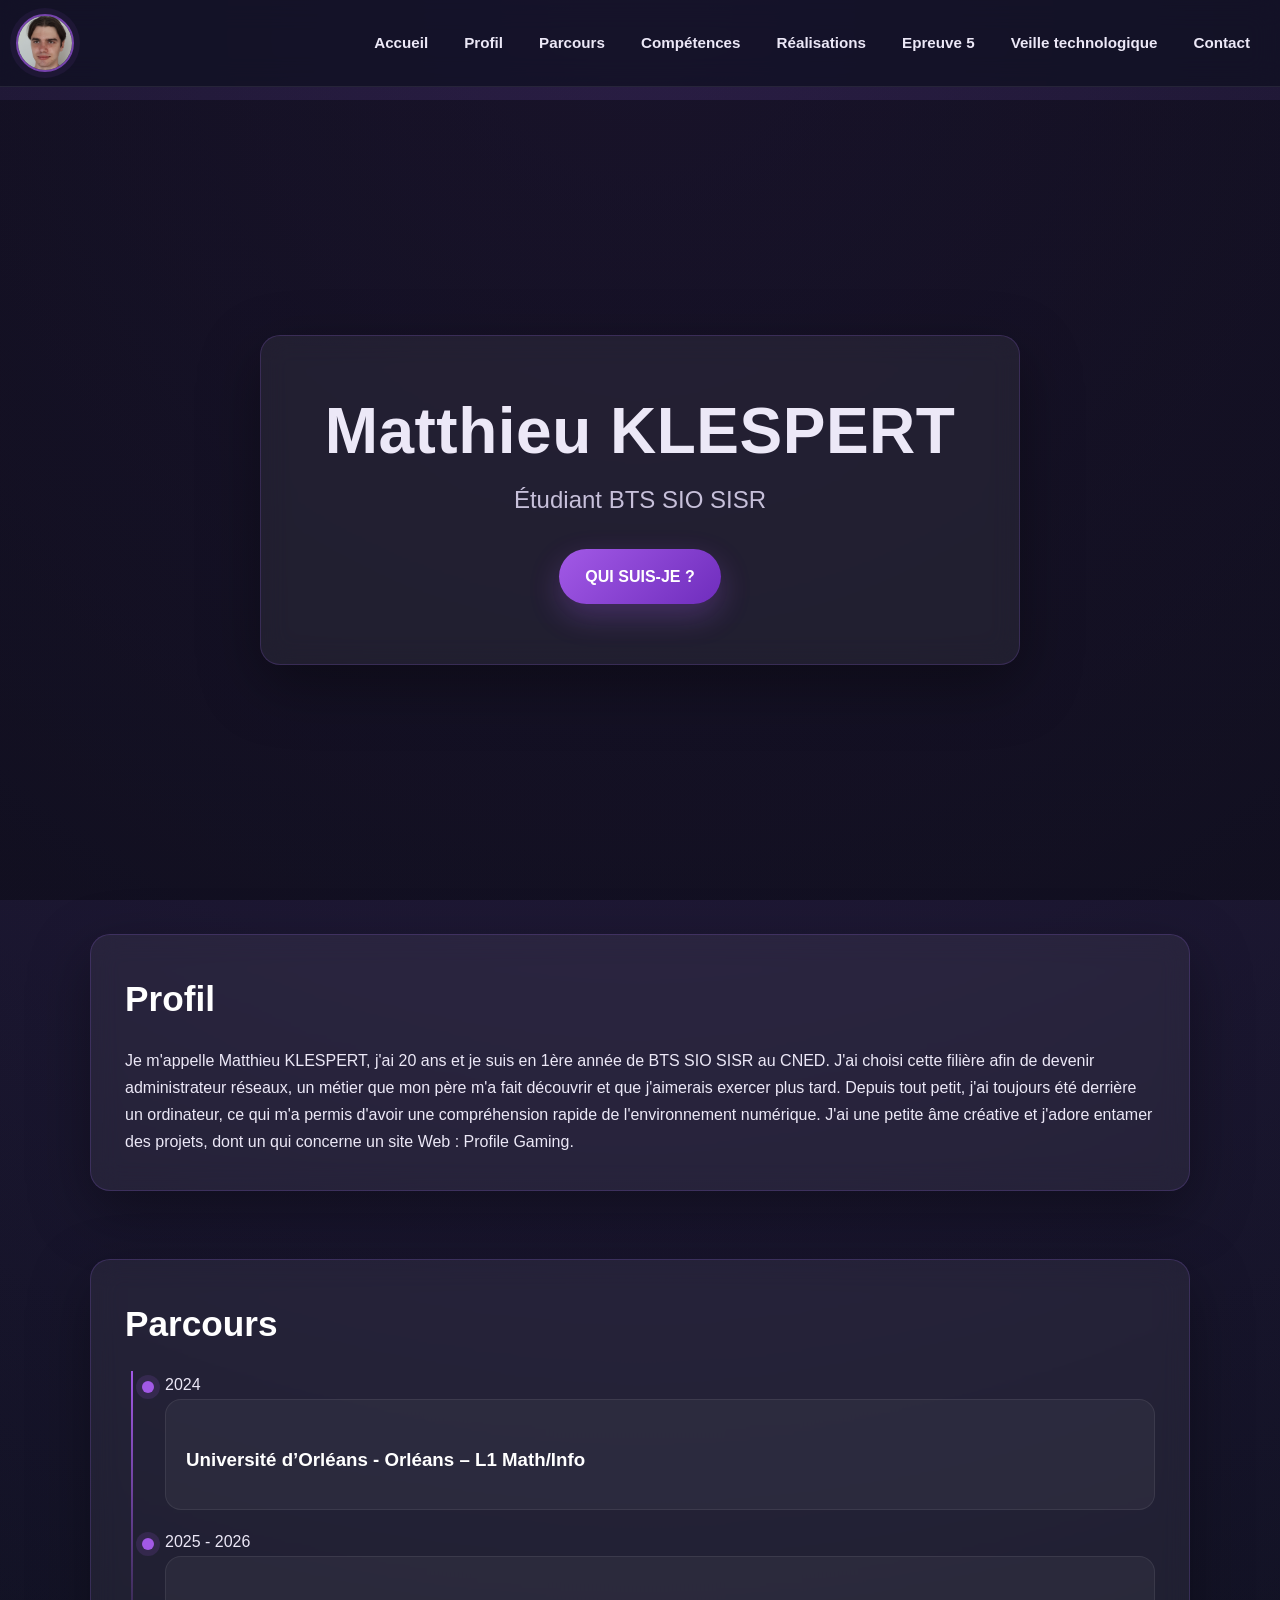
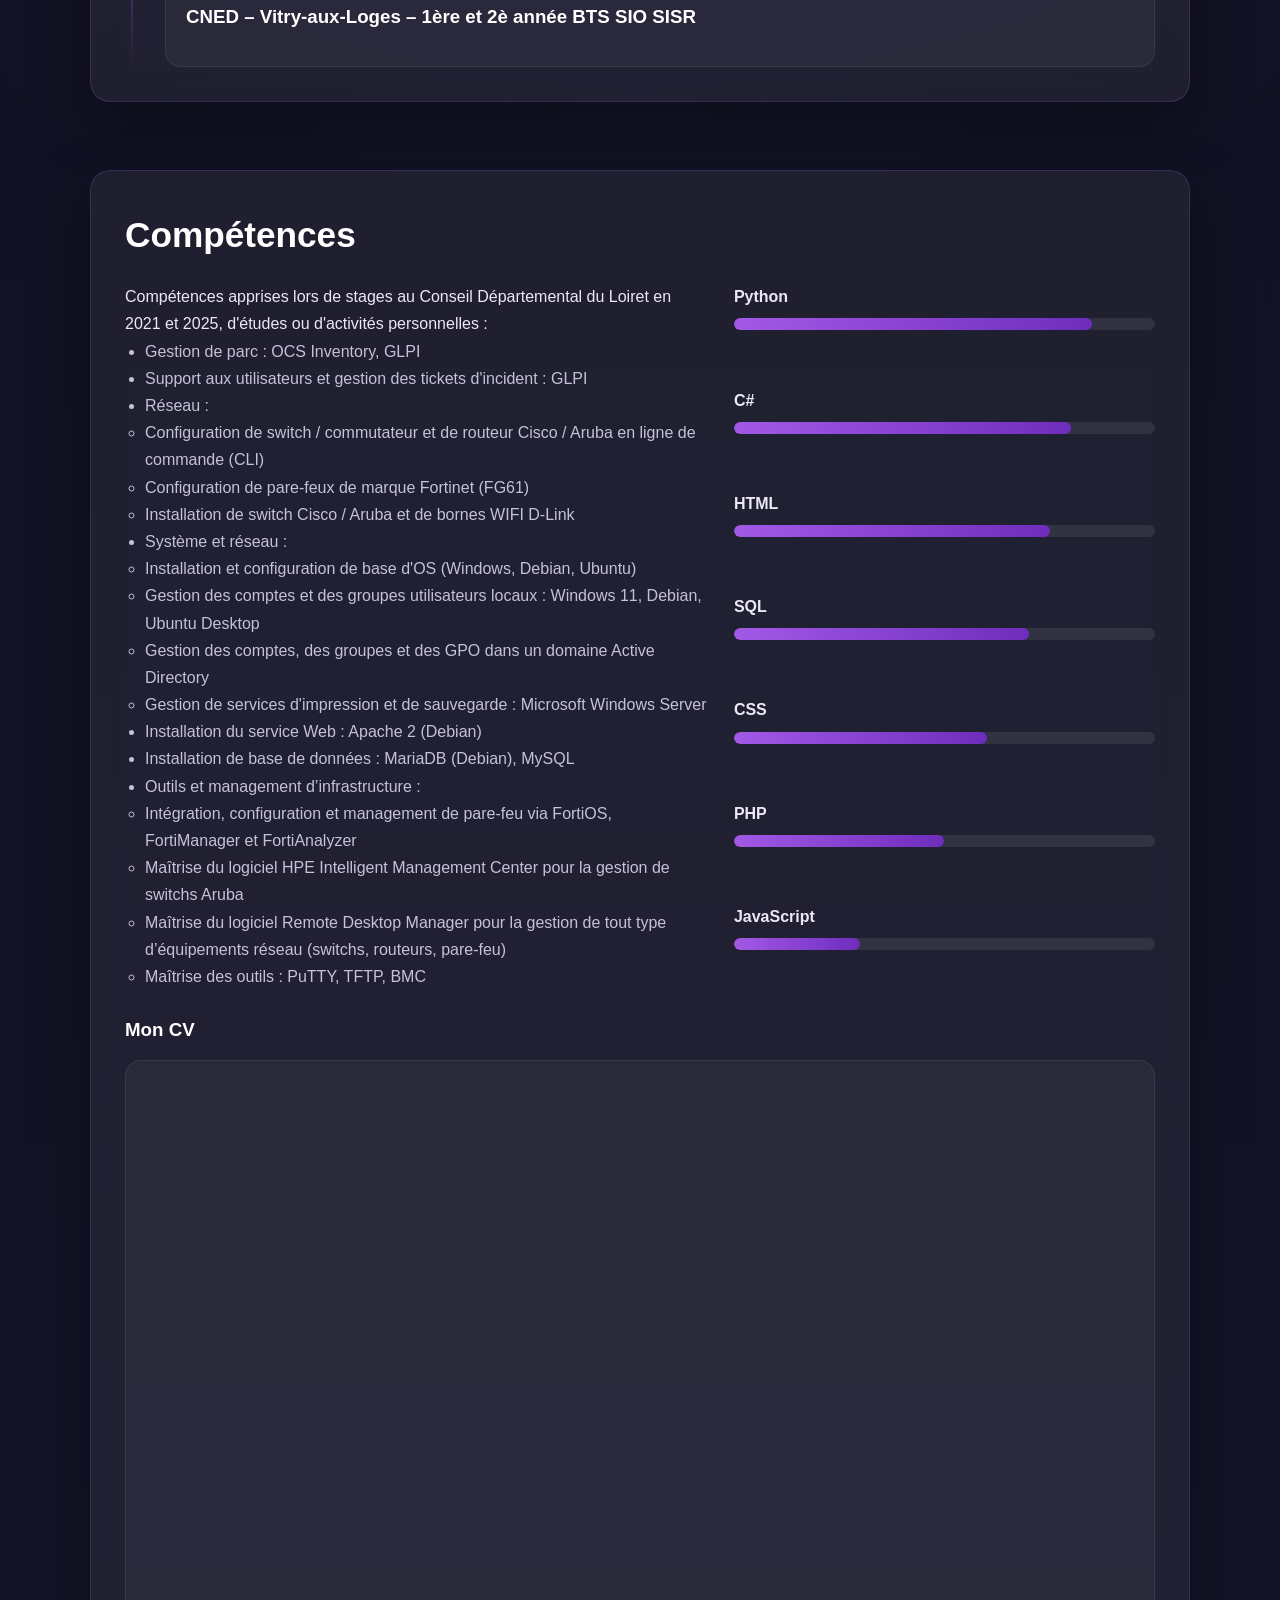
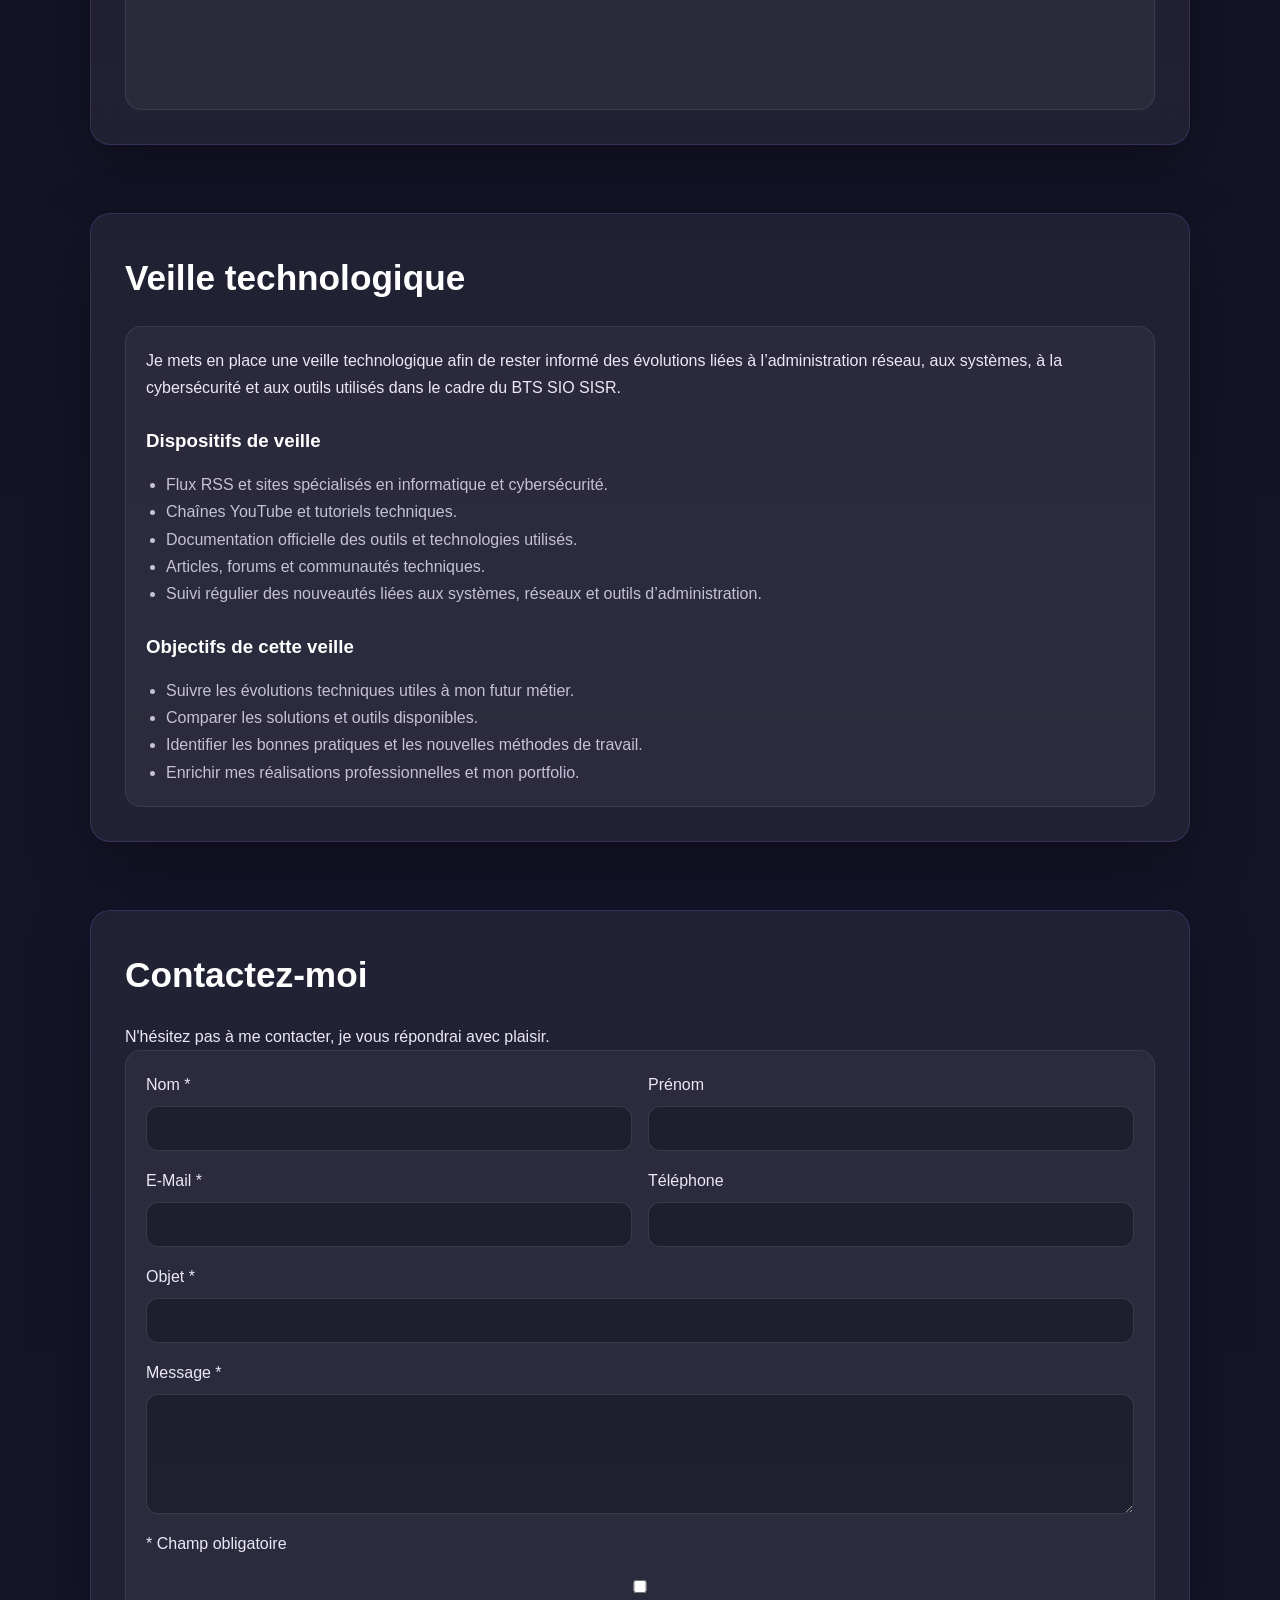
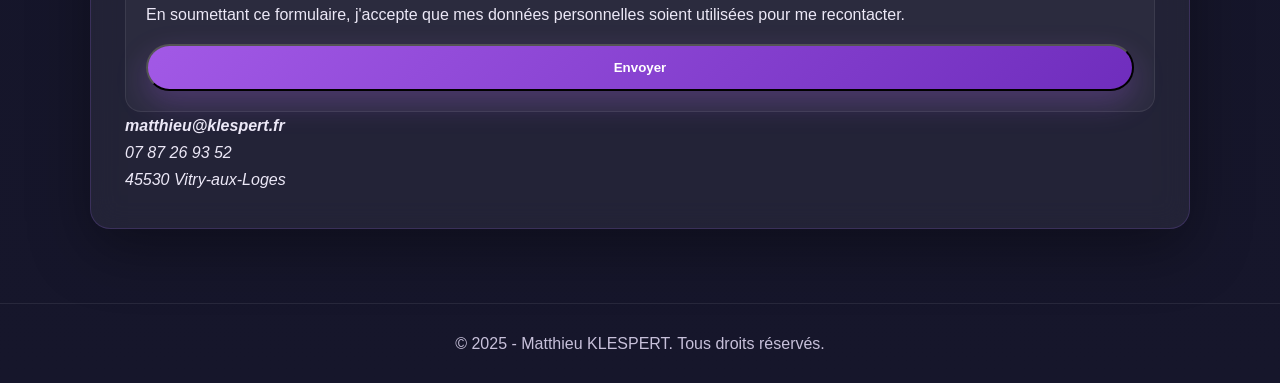
==== index.html @ 411d4fba "updt" ====
<!DOCTYPE html>
<html lang="fr">
<head>
  <meta charset="UTF-8">
  <meta name="description" content="Portfolio de Matthieu KLESPERT, étudiant BTS SIO SISR : présentation, compétences, réalisations professionnelles et contact.">
  <meta name="viewport" content="width=device-width, initial-scale=1.0">
  <title>Matthieu Klespert - Portfolio</title>
  <link rel="stylesheet" href="style.css">
</head>
<body>

  <header class="header">
    <div class="header-inner">
      <img src="avatar.jpg" alt="Avatar de Matthieu Klespert" class="avatar">
      <nav aria-label="Navigation principale" class="nav">
        <ul>
          <li><a href="index.html">Accueil</a></li>
          <li><a href="#profil">Profil</a></li>
          <li><a href="#parcours">Parcours</a></li>
          <li><a href="#competences">Compétences</a></li>
          <li><a href="realisations.html">Réalisations</a></li>
          <li><a href="epreuve5.html">Epreuve 5</a></li>
          <li><a href="#veille">Veille technologique</a></li>
          <li><a href="#contact">Contact</a></li>
        </ul>
      </nav>
    </div>
  </header>

  <main>

    <section class="hero" id="accueil">
      <div class="container hero-card">
        <h1>Matthieu KLESPERT</h1>
        <h2>Étudiant BTS SIO SISR</h2>
        <a href="#profil" class="cta">QUI SUIS-JE ?</a>
      </div>
    </section>

    <section class="section" id="profil">
      <div class="container card">
        <h2>Profil</h2>
        <p>
          Je m'appelle Matthieu KLESPERT, j'ai 20 ans et je suis en 1ère année de BTS SIO SISR au CNED.
          J'ai choisi cette filière afin de devenir administrateur réseaux, un métier que mon père m'a fait découvrir
          et que j'aimerais exercer plus tard. Depuis tout petit, j'ai toujours été derrière un ordinateur, ce qui m'a
          permis d'avoir une compréhension rapide de l'environnement numérique. J'ai une petite âme créative et j'adore
          entamer des projets, dont un qui concerne un site Web : Profile Gaming.
        </p>
      </div>
    </section>

    <section class="section" id="parcours">
      <div class="container card">
        <h2>Parcours</h2>

        <div class="timeline">
          <div class="timeline-item">
            <div class="timeline-year">2024</div>
            <div class="timeline-content">
              <h3>Université d’Orléans - Orléans – L1 Math/Info</h3>
            </div>
          </div>

          <div class="timeline-item">
            <div class="timeline-year">2025 - 2026</div>
            <div class="timeline-content">
              <h3>CNED – Vitry-aux-Loges – 1ère et 2è année BTS SIO SISR</h3>
            </div>
          </div>
        </div>
      </div>
    </section>

    <section class="section" id="competences">
      <div class="container card">
        <h2>Compétences</h2>

        <div class="grid-2">
          <div>
            <p>Compétences apprises lors de stages au Conseil Départemental du Loiret en 2021 et 2025, d'études ou d'activités personnelles :</p>

            <ul class="competences-list">
              <li>Gestion de parc : OCS Inventory, GLPI</li>
              <li>Support aux utilisateurs et gestion des tickets d'incident : GLPI</li>
              <li>Réseau :
                <ul>
                  <li>Configuration de switch / commutateur et de routeur Cisco / Aruba en ligne de commande (CLI)</li>
                  <li>Configuration de pare-feux de marque Fortinet (FG61)</li>
                  <li>Installation de switch Cisco / Aruba et de bornes WIFI D-Link</li>
                </ul>
              </li>
              <li>Système et réseau :
                <ul>
                  <li>Installation et configuration de base d'OS (Windows, Debian, Ubuntu)</li>
                  <li>Gestion des comptes et des groupes utilisateurs locaux : Windows 11, Debian, Ubuntu Desktop</li>
                  <li>Gestion des comptes, des groupes et des GPO dans un domaine Active Directory</li>
                  <li>Gestion de services d'impression et de sauvegarde : Microsoft Windows Server</li>
                </ul>
              </li>
              <li>Installation du service Web : Apache 2 (Debian)</li>
              <li>Installation de base de données : MariaDB (Debian), MySQL</li>
              <li>Outils et management d’infrastructure :
                <ul>
                  <li>Intégration, configuration et management de pare-feu via FortiOS, FortiManager et FortiAnalyzer</li>
                  <li>Maîtrise du logiciel HPE Intelligent Management Center pour la gestion de switchs Aruba</li>
                  <li>Maîtrise du logiciel Remote Desktop Manager pour la gestion de tout type d’équipements réseau (switchs, routeurs, pare-feu)</li>
                  <li>Maîtrise des outils : PuTTY, TFTP, BMC</li>
                </ul>
              </li>
            </ul>
          </div>

          <div class="skills">
            <div class="skill"><span>Python</span><div class="progressbar-wrapper"><div class="progressbar" style="width: 85%;"></div></div></div>
            <div class="skill"><span>C#</span><div class="progressbar-wrapper"><div class="progressbar" style="width: 80%;"></div></div></div>
            <div class="skill"><span>HTML</span><div class="progressbar-wrapper"><div class="progressbar" style="width: 75%;"></div></div></div>
            <div class="skill"><span>SQL</span><div class="progressbar-wrapper"><div class="progressbar" style="width: 70%;"></div></div></div>
            <div class="skill"><span>CSS</span><div class="progressbar-wrapper"><div class="progressbar" style="width: 60%;"></div></div></div>
            <div class="skill"><span>PHP</span><div class="progressbar-wrapper"><div class="progressbar" style="width: 50%;"></div></div></div>
            <div class="skill"><span>JavaScript</span><div class="progressbar-wrapper"><div class="progressbar" style="width: 30%;"></div></div></div>
          </div>
        </div>

        <h3>Mon CV</h3>
        <div class="cv-frame">
          <iframe src="CV 2026 Matt.pdf" width="100%" height="600px" style="border:0;"></iframe>
        </div>
      </div>
    </section>

    <section class="section" id="veille">
      <div class="container card">
        <h2>Veille technologique</h2>

        <div class="veille-block">
          <p>
            Je mets en place une veille technologique afin de rester informé des évolutions liées à
            l’administration réseau, aux systèmes, à la cybersécurité et aux outils utilisés dans le cadre du BTS SIO SISR.
          </p>

          <h3>Dispositifs de veille</h3>
          <ul class="veille-list">
            <li>Flux RSS et sites spécialisés en informatique et cybersécurité.</li>
            <li>Chaînes YouTube et tutoriels techniques.</li>
            <li>Documentation officielle des outils et technologies utilisés.</li>
            <li>Articles, forums et communautés techniques.</li>
            <li>Suivi régulier des nouveautés liées aux systèmes, réseaux et outils d’administration.</li>
          </ul>

          <h3>Objectifs de cette veille</h3>
          <ul class="veille-list">
            <li>Suivre les évolutions techniques utiles à mon futur métier.</li>
            <li>Comparer les solutions et outils disponibles.</li>
            <li>Identifier les bonnes pratiques et les nouvelles méthodes de travail.</li>
            <li>Enrichir mes réalisations professionnelles et mon portfolio.</li>
          </ul>
        </div>
      </div>
    </section>

    <section class="section" id="contact">
      <div class="container card">
        <h2>Contactez-moi</h2>
        <p>N'hésitez pas à me contacter, je vous répondrai avec plaisir.</p>

        <form class="contact-form" method="post" action="#">
          <div class="form-row">
            <div class="form-group">
              <label for="nom">Nom *</label>
              <input type="text" id="nom" name="nom" required>
            </div>
            <div class="form-group">
              <label for="prenom">Prénom</label>
              <input type="text" id="prenom" name="prenom">
            </div>
          </div>

          <div class="form-row">
            <div class="form-group">
              <label for="email">E-Mail *</label>
              <input type="email" id="email" name="email" required>
            </div>
            <div class="form-group">
              <label for="telephone">Téléphone</label>
              <input type="tel" id="telephone" name="telephone">
            </div>
          </div>

          <div class="form-group">
            <label for="objet">Objet *</label>
            <input type="text" id="objet" name="objet" required>
          </div>

          <div class="form-group">
            <label for="message">Message *</label>
            <textarea id="message" name="message" rows="6" required></textarea>
          </div>

          <p class="form-info">* Champ obligatoire</p>

          <div class="form-group">
            <label class="consent">
              <input type="checkbox" required>
              En soumettant ce formulaire, j'accepte que mes données personnelles soient utilisées pour me recontacter.
            </label>
          </div>

          <button type="submit" class="cta">Envoyer</button>
        </form>

        <address class="contact-infos">
          <p><strong>matthieu@klespert.fr</strong></p>
          <p>07 87 26 93 52</p>
          <p>45530 Vitry-aux-Loges</p>
        </address>
      </div>
    </section>

  </main>

  <footer class="footer">
    <p>&copy; 2025 - Matthieu KLESPERT. Tous droits réservés.</p>
  </footer>

</body>
</html>
---- style.css ----
:root{
  --bg: #0f1020;
  --bg2: #16162b;
  --card: rgba(255,255,255,.06);
  --card-border: rgba(168, 110, 255, .18);
  --text: #ece8f7;
  --muted: #c7c0da;
  --accent: #a259e6;
  --accent2: #6f2dbd;
  --shadow: 0 20px 60px rgba(0,0,0,.35);
  --radius: 20px;
}

*{
  margin:0;
  padding:0;
  box-sizing:border-box;
}

html{
  scroll-behavior:smooth;
}

body{
  font-family: 'Segoe UI', Roboto, Arial, sans-serif;
  background:
    radial-gradient(circle at top, rgba(162,89,230,.18), transparent 35%),
    linear-gradient(180deg, var(--bg) 0%, var(--bg2) 100%);
  color:var(--text);
  line-height:1.7;
  overflow-x:hidden;
}

a{
  color:inherit;
  text-decoration:none;
}

.container{
  width:min(1100px, calc(100% - 32px));
  margin:0 auto;
}

.header{
  position:fixed;
  top:0;
  left:0;
  width:100%;
  z-index:1000;
  background: rgba(15,16,32,.72);
  backdrop-filter: blur(14px);
  border-bottom: 1px solid rgba(255,255,255,.08);
}

.header-inner{
  width:min(1400px, calc(100% - 32px));
  margin:0 auto;
  display:flex;
  align-items:center;
  justify-content:space-between;
  gap:24px;
  padding:14px 0;
}

.avatar{
  width:58px;
  height:58px;
  border-radius:50%;
  object-fit:cover;
  border:2px solid rgba(162,89,230,.7);
  box-shadow:0 0 0 6px rgba(162,89,230,.08);
}

.nav ul{
  list-style:none;
  display:flex;
  flex-wrap:wrap;
  justify-content:flex-end;
  gap:8px;
}

.nav a{
  display:inline-block;
  padding:10px 14px;
  border-radius:999px;
  font-size:.95rem;
  font-weight:600;
  color:var(--text);
  transition:.25s ease;
}

.nav a:hover,
.nav a:focus{
  background: rgba(162,89,230,.14);
  box-shadow: inset 0 0 0 1px rgba(162,89,230,.24);
}

main{
  padding-top:100px;
}

.hero{
  min-height: calc(100vh - 100px);
  display:grid;
  place-items:center;
  padding:40px 0;
  background:
    linear-gradient(rgba(10,10,20,.55), rgba(10,10,20,.55)),
    url('https://static.vecteezy.com/ti/photos-gratuite/p1/6970888-numerique-cyberespace-futuriste-violet-couleur-particules-vague-coulant-avec-lignes-et-points-technologie-de-connexion-reseau-abstrait-arriere-plan-rendu-3d-gratuit-photo.jpg') center/cover fixed;
}

.hero-card,
.card{
  background: var(--card);
  border: 1px solid var(--card-border);
  box-shadow: var(--shadow);
  border-radius: var(--radius);
  backdrop-filter: blur(14px);
}

.hero-card{
  text-align:center;
  padding:60px 28px;
  max-width:760px;
}

.hero h1{
  font-size: clamp(2.2rem, 5vw, 4.2rem);
  line-height:1.1;
  margin-bottom:14px;
  letter-spacing:.5px;
}

.hero h2{
  font-size: clamp(1.1rem, 2vw, 1.5rem);
  color:var(--muted);
  margin-bottom:28px;
  font-weight:400;
}

.cta{
  display:inline-flex;
  align-items:center;
  justify-content:center;
  padding:14px 26px;
  border-radius:999px;
  background: linear-gradient(135deg, var(--accent), var(--accent2));
  color:white;
  font-weight:700;
  box-shadow: 0 12px 30px rgba(162,89,230,.28);
  transition: transform .25s ease, box-shadow .25s ease;
}

.cta:hover,
.cta:focus{
  transform: translateY(-2px);
  box-shadow: 0 16px 36px rgba(162,89,230,.35);
}

.section{
  padding:34px 0;
}

.card{
  padding:34px;
}

.section h2{
  font-size: clamp(1.6rem, 3vw, 2.2rem);
  margin-bottom:18px;
  color:#fff;
}

.section h3{
  margin:24px 0 14px;
  color:#fff;
}

.grid-2{
  display:grid;
  grid-template-columns: 1.25fr .9fr;
  gap:24px;
}

.competences-list,
.veille-list{
  padding-left:20px;
  color:var(--muted);
}

.timeline{
  display:grid;
  gap:18px;
  position:relative;
  padding-left:18px;
}

.timeline::before{
  content:'';
  position:absolute;
  left:6px;
  top:0;
  bottom:0;
  width:2px;
  background: linear-gradient(180deg, var(--accent), transparent);
}

.timeline-item{
  position:relative;
  padding-left:22px;
}

.timeline-item::before{
  content:'';
  position:absolute;
  left:-1px;
  top:10px;
  width:12px;
  height:12px;
  border-radius:50%;
  background:var(--accent);
  box-shadow:0 0 0 6px rgba(162,89,230,.14);
}

.timeline-content,
.realisation-block,
.veille-block,
.contact-form,
.cv-frame{
  background: rgba(255,255,255,.04);
  border: 1px solid rgba(255,255,255,.08);
  border-radius: 16px;
  padding:20px;
}

.skills{
  display:grid;
  gap:16px;
}

.skill span{
  display:block;
  margin-bottom:8px;
  font-weight:600;
}

.progressbar-wrapper{
  height:12px;
  background: rgba(255,255,255,.08);
  border-radius:999px;
  overflow:hidden;
}

.progressbar{
  height:100%;
  border-radius:999px;
  background: linear-gradient(90deg, var(--accent), var(--accent2));
}

.contact-form{
  display:grid;
  gap:16px;
}

.form-row{
  display:grid;
  grid-template-columns:1fr 1fr;
  gap:16px;
}

.form-group{
  display:grid;
  gap:8px;
}

input, textarea{
  width:100%;
  padding:14px 16px;
  border-radius:12px;
  border:1px solid rgba(255,255,255,.12);
  background: rgba(10,10,20,.35);
  color:var(--text);
  outline:none;
}

input:focus, textarea:focus{
  border-color: rgba(162,89,230,.7);
  box-shadow:0 0 0 4px rgba(162,89,230,.12);
}

.footer{
  padding:26px 16px;
  text-align:center;
  color:var(--muted);
  border-top: 1px solid rgba(255,255,255,.08);
  margin-top:40px;
}

@media (max-width: 900px){
  .grid-2,
  .form-row{
    grid-template-columns:1fr;
  }

  .header-inner{
    flex-direction:column;
    padding:12px 0;
  }

  main{
    padding-top:140px;
  }
}

@media (max-width: 640px){
  .card,
  .hero-card{
    padding:24px 18px;
  }

  .nav ul{
    justify-content:center;
  }
}
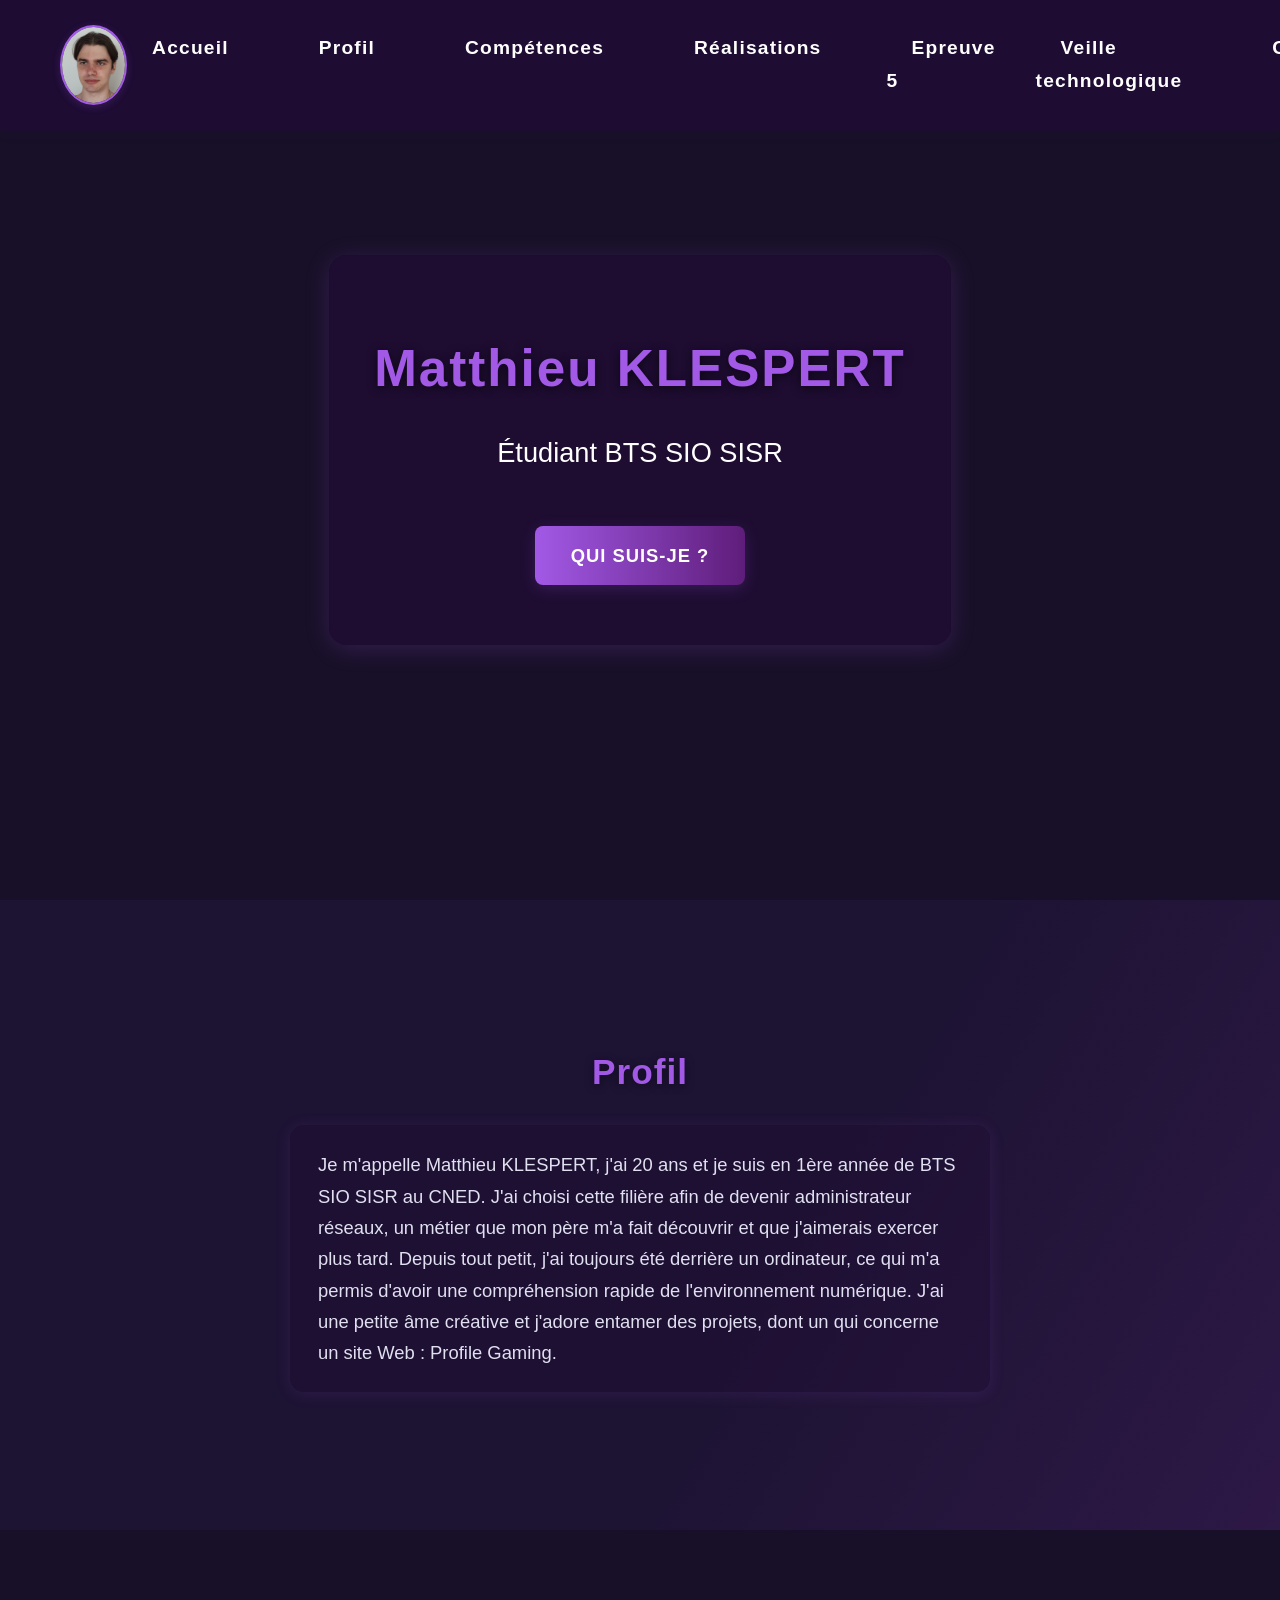
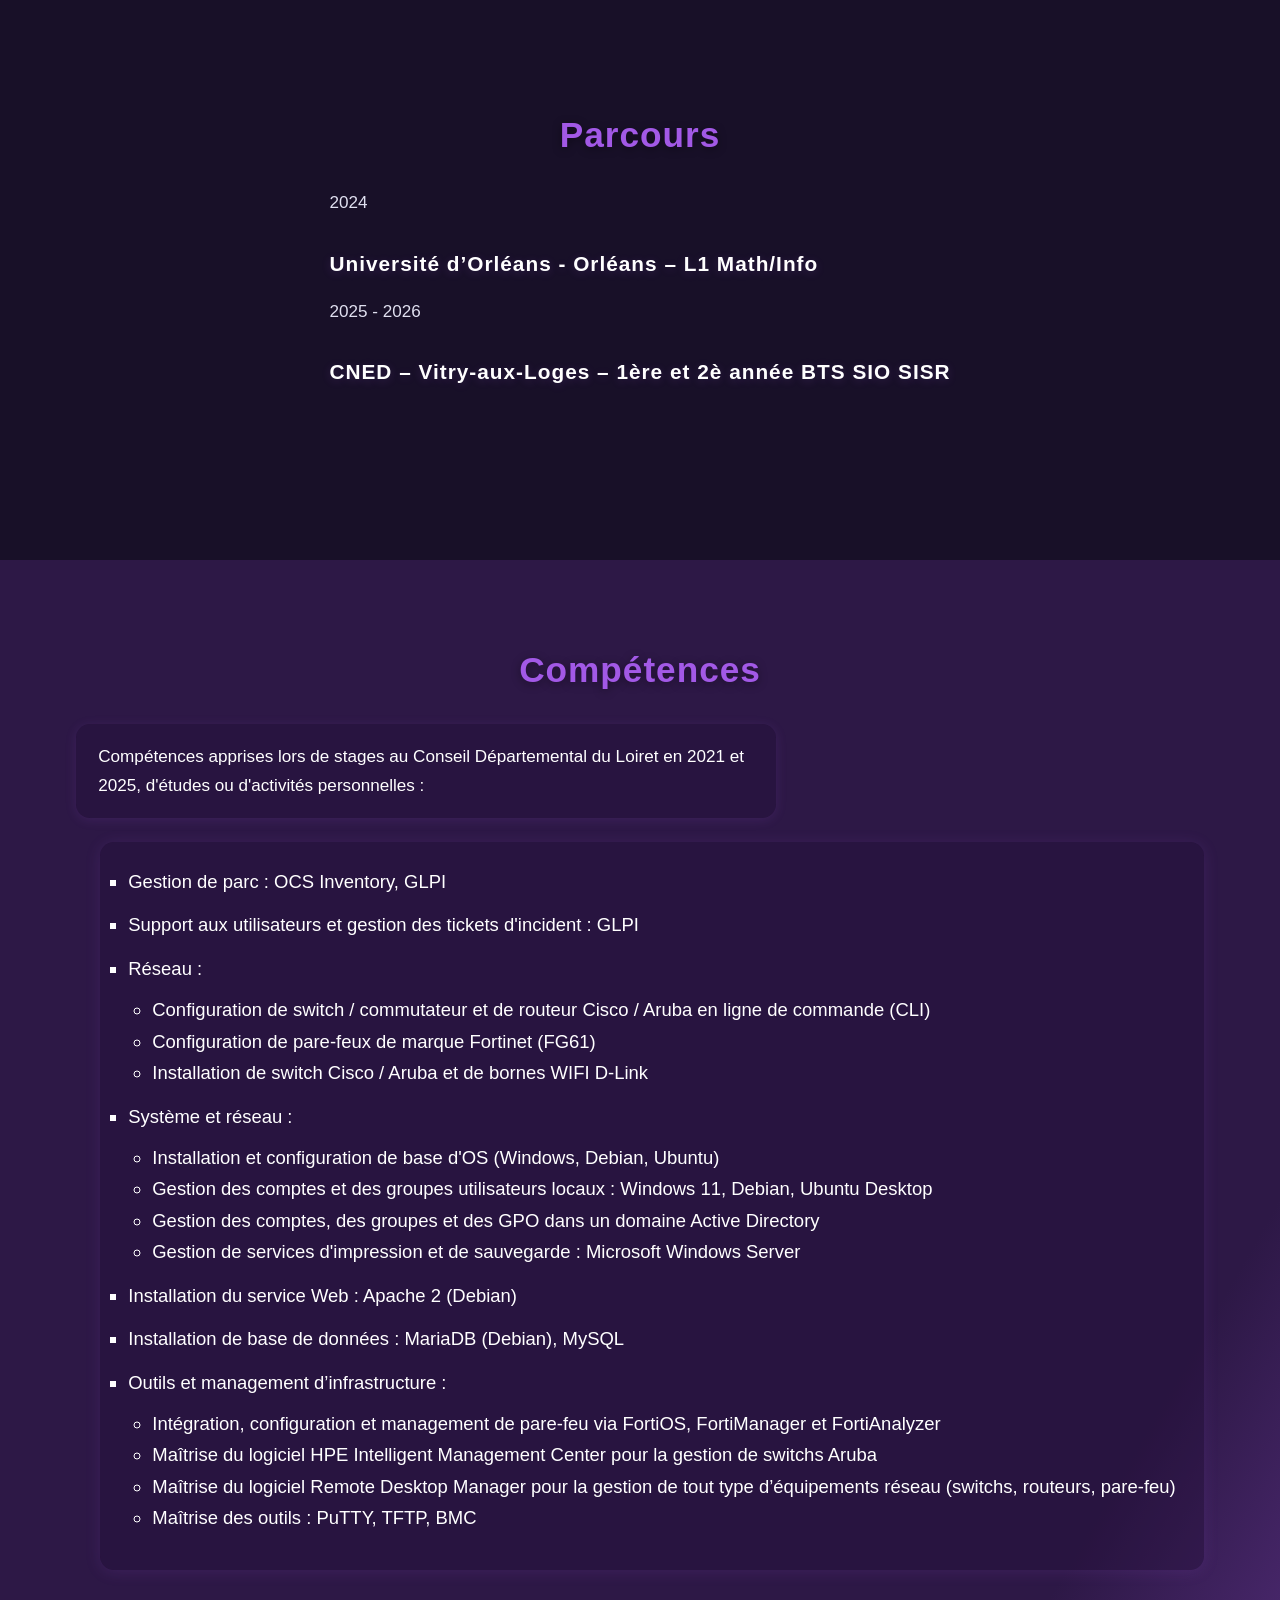
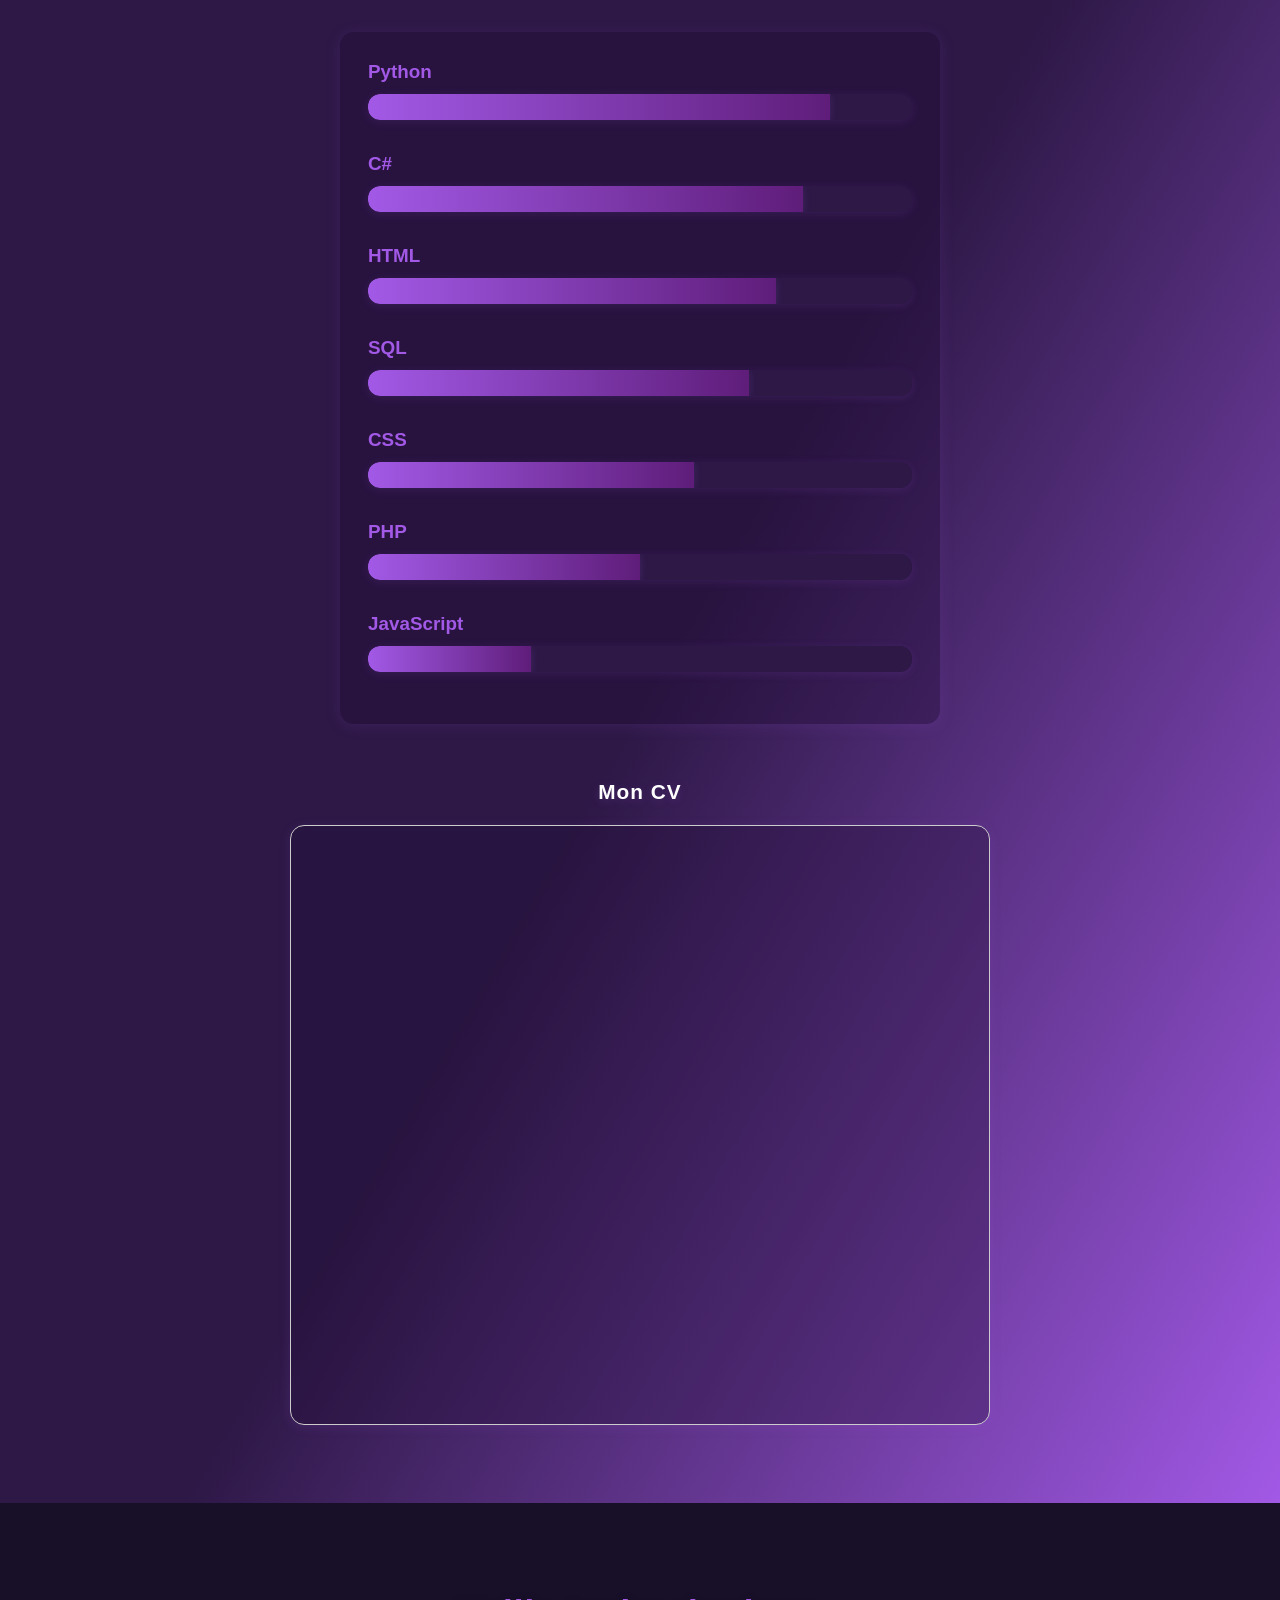
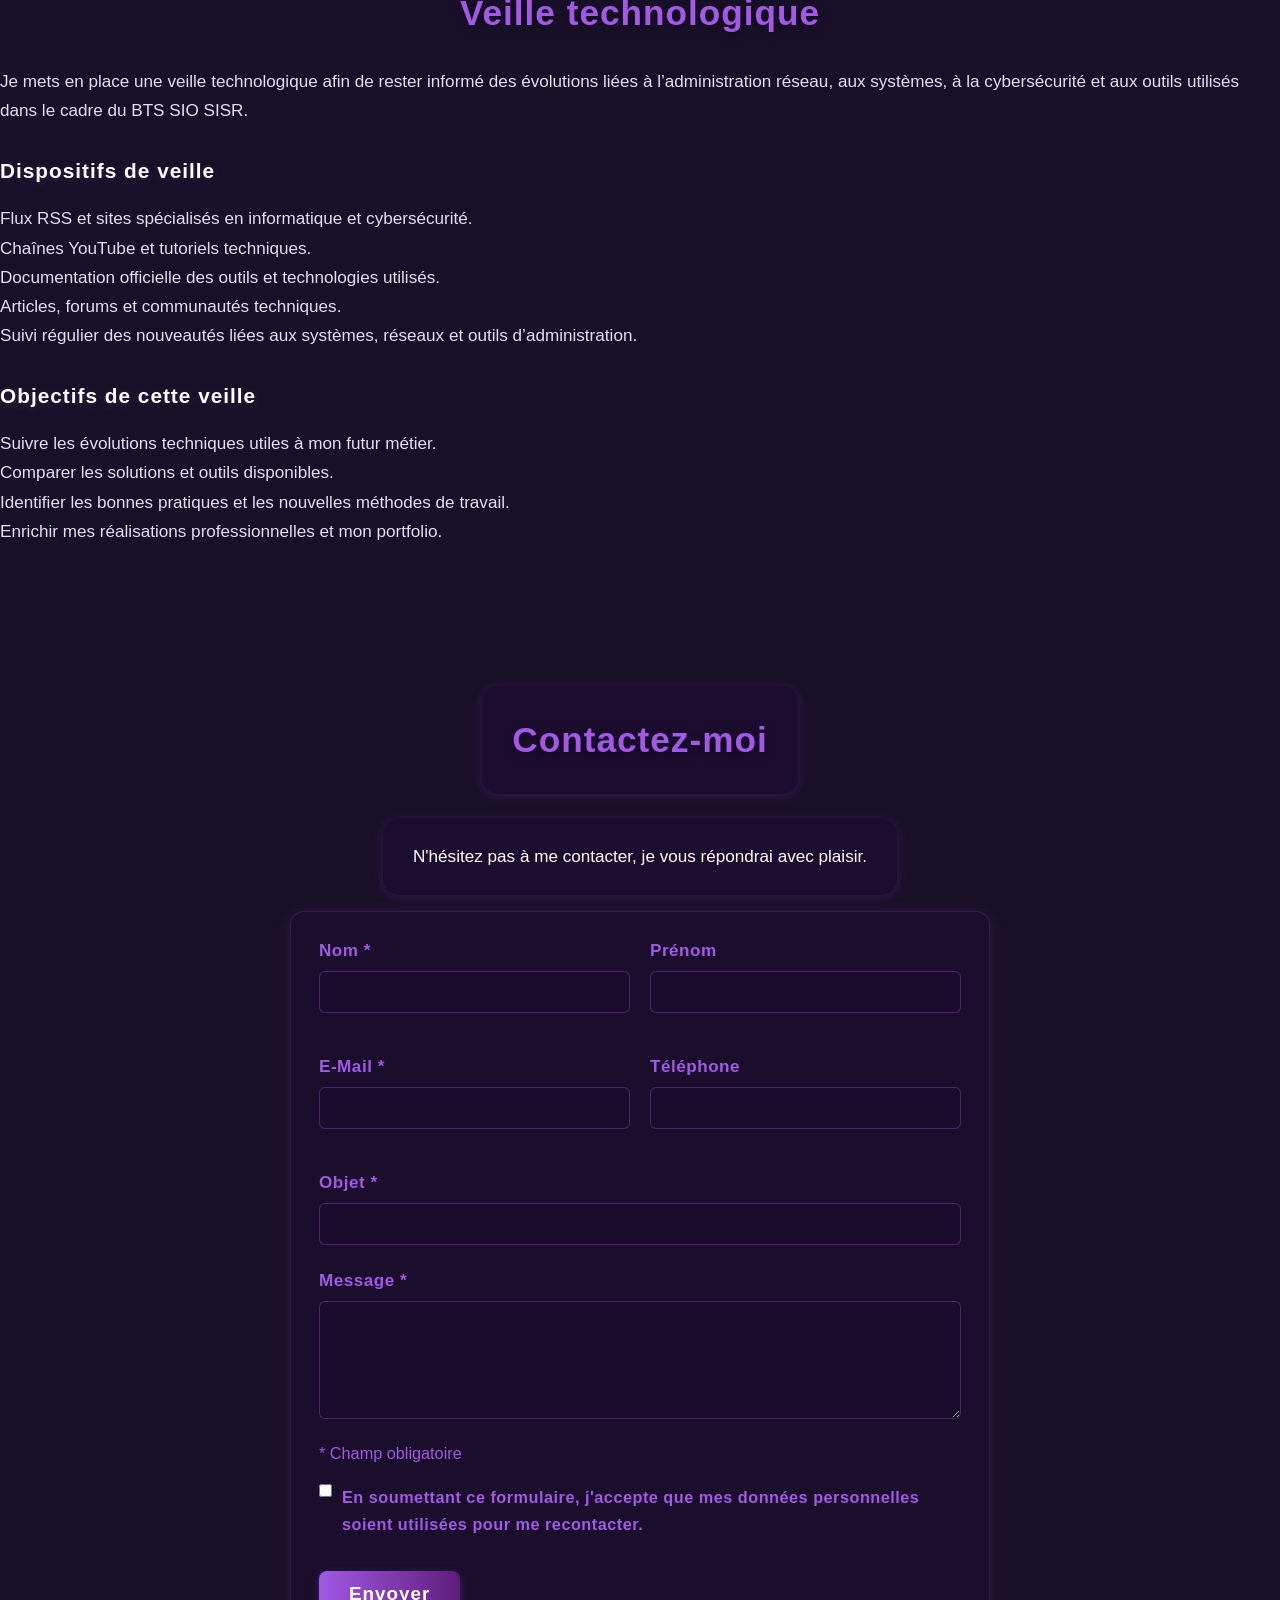
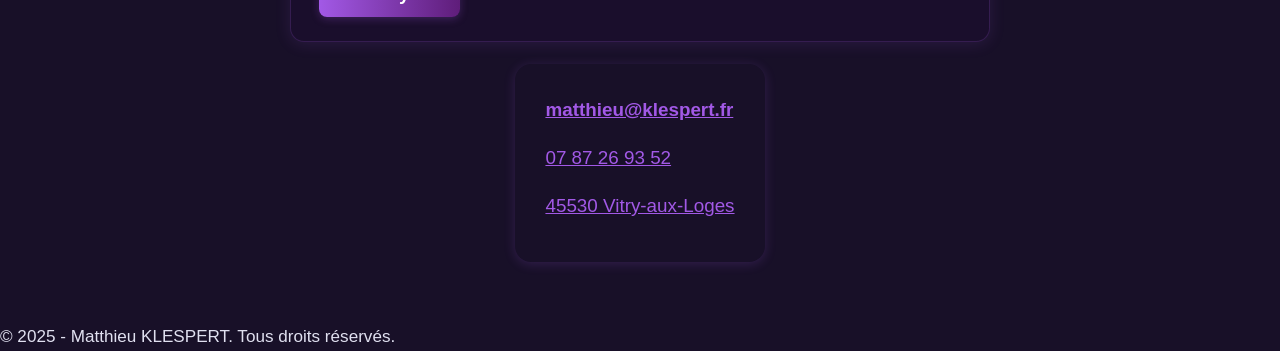
==== commit 28fecfb8: "updt" ====
--- a/index.html
+++ b/index.html
@@ -3,225 +3,201 @@
 <head>
   <meta charset="UTF-8">
   <meta name="description" content="Portfolio de Matthieu KLESPERT, étudiant BTS SIO SISR : présentation, compétences, réalisations professionnelles et contact.">
+  <title>Matthieu Klespert - Portfolio</title>
   <meta name="viewport" content="width=device-width, initial-scale=1.0">
-  <title>Matthieu Klespert - Portfolio</title>
   <link rel="stylesheet" href="style.css">
 </head>
 <body>
 
-  <header class="header">
-    <div class="header-inner">
-      <img src="avatar.jpg" alt="Avatar de Matthieu Klespert" class="avatar">
-      <nav aria-label="Navigation principale" class="nav">
-        <ul>
-          <li><a href="index.html">Accueil</a></li>
-          <li><a href="#profil">Profil</a></li>
-          <li><a href="#parcours">Parcours</a></li>
-          <li><a href="#competences">Compétences</a></li>
-          <li><a href="realisations.html">Réalisations</a></li>
-          <li><a href="epreuve5.html">Epreuve 5</a></li>
-          <li><a href="#veille">Veille technologique</a></li>
-          <li><a href="#contact">Contact</a></li>
-        </ul>
-      </nav>
-    </div>
+  <header>
+    <img src="avatar.jpg" alt="Avatar de Matthieu Klespert" class="avatar">
+    <nav>
+      <ul>
+        <li><a href="index.html">Accueil</a></li>
+        <li><a href="#profil">Profil</a></li>
+        <li><a href="#competences">Compétences</a></li>
+        <li><a href="realisations.html">Réalisations</a></li>
+        <li><a href="epreuve5.html">Epreuve 5</a></li>
+        <li><a href="#veille">Veille technologique</a></li>
+        <li><a href="#contact">Contact</a></li>
+      </ul>
+    </nav>
   </header>
 
-  <main>
-
-    <section class="hero" id="accueil">
-      <div class="container hero-card">
-        <h1>Matthieu KLESPERT</h1>
-        <h2>Étudiant BTS SIO SISR</h2>
-        <a href="#profil" class="cta">QUI SUIS-JE ?</a>
-      </div>
-    </section>
-
-    <section class="section" id="profil">
-      <div class="container card">
-        <h2>Profil</h2>
-        <p>
-          Je m'appelle Matthieu KLESPERT, j'ai 20 ans et je suis en 1ère année de BTS SIO SISR au CNED.
-          J'ai choisi cette filière afin de devenir administrateur réseaux, un métier que mon père m'a fait découvrir
-          et que j'aimerais exercer plus tard. Depuis tout petit, j'ai toujours été derrière un ordinateur, ce qui m'a
-          permis d'avoir une compréhension rapide de l'environnement numérique. J'ai une petite âme créative et j'adore
-          entamer des projets, dont un qui concerne un site Web : Profile Gaming.
-        </p>
-      </div>
-    </section>
-
-    <section class="section" id="parcours">
-      <div class="container card">
-        <h2>Parcours</h2>
-
-        <div class="timeline">
-          <div class="timeline-item">
-            <div class="timeline-year">2024</div>
-            <div class="timeline-content">
-              <h3>Université d’Orléans - Orléans – L1 Math/Info</h3>
-            </div>
-          </div>
-
-          <div class="timeline-item">
-            <div class="timeline-year">2025 - 2026</div>
-            <div class="timeline-content">
-              <h3>CNED – Vitry-aux-Loges – 1ère et 2è année BTS SIO SISR</h3>
-            </div>
-          </div>
-        </div>
-      </div>
-    </section>
-
-    <section class="section" id="competences">
-      <div class="container card">
-        <h2>Compétences</h2>
-
-        <div class="grid-2">
-          <div>
-            <p>Compétences apprises lors de stages au Conseil Départemental du Loiret en 2021 et 2025, d'études ou d'activités personnelles :</p>
-
-            <ul class="competences-list">
-              <li>Gestion de parc : OCS Inventory, GLPI</li>
-              <li>Support aux utilisateurs et gestion des tickets d'incident : GLPI</li>
-              <li>Réseau :
-                <ul>
-                  <li>Configuration de switch / commutateur et de routeur Cisco / Aruba en ligne de commande (CLI)</li>
-                  <li>Configuration de pare-feux de marque Fortinet (FG61)</li>
-                  <li>Installation de switch Cisco / Aruba et de bornes WIFI D-Link</li>
-                </ul>
-              </li>
-              <li>Système et réseau :
-                <ul>
-                  <li>Installation et configuration de base d'OS (Windows, Debian, Ubuntu)</li>
-                  <li>Gestion des comptes et des groupes utilisateurs locaux : Windows 11, Debian, Ubuntu Desktop</li>
-                  <li>Gestion des comptes, des groupes et des GPO dans un domaine Active Directory</li>
-                  <li>Gestion de services d'impression et de sauvegarde : Microsoft Windows Server</li>
-                </ul>
-              </li>
-              <li>Installation du service Web : Apache 2 (Debian)</li>
-              <li>Installation de base de données : MariaDB (Debian), MySQL</li>
-              <li>Outils et management d’infrastructure :
-                <ul>
-                  <li>Intégration, configuration et management de pare-feu via FortiOS, FortiManager et FortiAnalyzer</li>
-                  <li>Maîtrise du logiciel HPE Intelligent Management Center pour la gestion de switchs Aruba</li>
-                  <li>Maîtrise du logiciel Remote Desktop Manager pour la gestion de tout type d’équipements réseau (switchs, routeurs, pare-feu)</li>
-                  <li>Maîtrise des outils : PuTTY, TFTP, BMC</li>
-                </ul>
-              </li>
-            </ul>
-          </div>
-
-          <div class="skills">
-            <div class="skill"><span>Python</span><div class="progressbar-wrapper"><div class="progressbar" style="width: 85%;"></div></div></div>
-            <div class="skill"><span>C#</span><div class="progressbar-wrapper"><div class="progressbar" style="width: 80%;"></div></div></div>
-            <div class="skill"><span>HTML</span><div class="progressbar-wrapper"><div class="progressbar" style="width: 75%;"></div></div></div>
-            <div class="skill"><span>SQL</span><div class="progressbar-wrapper"><div class="progressbar" style="width: 70%;"></div></div></div>
-            <div class="skill"><span>CSS</span><div class="progressbar-wrapper"><div class="progressbar" style="width: 60%;"></div></div></div>
-            <div class="skill"><span>PHP</span><div class="progressbar-wrapper"><div class="progressbar" style="width: 50%;"></div></div></div>
-            <div class="skill"><span>JavaScript</span><div class="progressbar-wrapper"><div class="progressbar" style="width: 30%;"></div></div></div>
-          </div>
-        </div>
-
-        <h3>Mon CV</h3>
-        <div class="cv-frame">
-          <iframe src="CV 2026 Matt.pdf" width="100%" height="600px" style="border:0;"></iframe>
-        </div>
-      </div>
-    </section>
-
-    <section class="section" id="veille">
-      <div class="container card">
-        <h2>Veille technologique</h2>
-
-        <div class="veille-block">
-          <p>
-            Je mets en place une veille technologique afin de rester informé des évolutions liées à
-            l’administration réseau, aux systèmes, à la cybersécurité et aux outils utilisés dans le cadre du BTS SIO SISR.
-          </p>
-
-          <h3>Dispositifs de veille</h3>
-          <ul class="veille-list">
-            <li>Flux RSS et sites spécialisés en informatique et cybersécurité.</li>
-            <li>Chaînes YouTube et tutoriels techniques.</li>
-            <li>Documentation officielle des outils et technologies utilisés.</li>
-            <li>Articles, forums et communautés techniques.</li>
-            <li>Suivi régulier des nouveautés liées aux systèmes, réseaux et outils d’administration.</li>
+  <section class="parallax section-blur-about" id="accueil">
+    <div class="parallax-content">
+      <h1>Matthieu KLESPERT</h1>
+      <h2>Étudiant BTS SIO SISR</h2>
+      <a href="#profil" class="cta">QUI SUIS-JE ?</a>
+    </div>
+  </section>
+
+  <section class="section section-profil" id="profil">
+    <h2>Profil</h2>
+    <p>
+      Je m'appelle Matthieu KLESPERT, j'ai 20 ans et je suis en 1ère année de BTS SIO SISR au CNED.
+      J'ai choisi cette filière afin de devenir administrateur réseaux, un métier que mon père m'a fait découvrir
+      et que j'aimerais exercer plus tard. Depuis tout petit, j'ai toujours été derrière un ordinateur, ce qui m'a
+      permis d'avoir une compréhension rapide de l'environnement numérique. J'ai une petite âme créative et j'adore
+      entamer des projets, dont un qui concerne un site Web : Profile Gaming.
+    </p>
+  </section>
+
+  <section class="section section-parcours" id="parcours">
+    <h2>Parcours</h2>
+  
+    <div class="timeline">
+      <div class="timeline-item">
+        <div class="timeline-year">2024</div>
+        <div class="timeline-content">
+          <h3>Université d’Orléans - Orléans – L1 Math/Info</h3>
+        </div>
+      </div>
+  
+      <div class="timeline-item">
+        <div class="timeline-year">2025 - 2026</div>
+        <div class="timeline-content">
+          <h3>CNED – Vitry-aux-Loges – 1ère et 2è année BTS SIO SISR</h3>
+        </div>
+      </div>
+    </div>
+  </section>
+
+  <section class="section section-competences" id="competences">
+    <h2>Compétences</h2>
+
+    <div class="competences-block">
+      <p>Compétences apprises lors de stages au Conseil Départemental du Loiret en 2021 et 2025, d'études ou d'activités personnelles :</p>
+      <ul class="competences-list">
+        <li>Gestion de parc : OCS Inventory, GLPI</li>
+        <li>Support aux utilisateurs et gestion des tickets d'incident : GLPI</li>
+        <li>Réseau :
+          <ul>
+            <li>Configuration de switch / commutateur et de routeur Cisco / Aruba en ligne de commande (CLI)</li>
+            <li>Configuration de pare-feux de marque Fortinet (FG61)</li>
+            <li>Installation de switch Cisco / Aruba et de bornes WIFI D-Link</li>
           </ul>
-
-          <h3>Objectifs de cette veille</h3>
-          <ul class="veille-list">
-            <li>Suivre les évolutions techniques utiles à mon futur métier.</li>
-            <li>Comparer les solutions et outils disponibles.</li>
-            <li>Identifier les bonnes pratiques et les nouvelles méthodes de travail.</li>
-            <li>Enrichir mes réalisations professionnelles et mon portfolio.</li>
+        </li>
+        <li>Système et réseau :
+          <ul>
+            <li>Installation et configuration de base d'OS (Windows, Debian, Ubuntu)</li>
+            <li>Gestion des comptes et des groupes utilisateurs locaux : Windows 11, Debian, Ubuntu Desktop</li>
+            <li>Gestion des comptes, des groupes et des GPO dans un domaine Active Directory</li>
+            <li>Gestion de services d'impression et de sauvegarde : Microsoft Windows Server</li>
           </ul>
-        </div>
-      </div>
-    </section>
-
-    <section class="section" id="contact">
-      <div class="container card">
-        <h2>Contactez-moi</h2>
-        <p>N'hésitez pas à me contacter, je vous répondrai avec plaisir.</p>
-
-        <form class="contact-form" method="post" action="#">
-          <div class="form-row">
-            <div class="form-group">
-              <label for="nom">Nom *</label>
-              <input type="text" id="nom" name="nom" required>
-            </div>
-            <div class="form-group">
-              <label for="prenom">Prénom</label>
-              <input type="text" id="prenom" name="prenom">
-            </div>
-          </div>
-
-          <div class="form-row">
-            <div class="form-group">
-              <label for="email">E-Mail *</label>
-              <input type="email" id="email" name="email" required>
-            </div>
-            <div class="form-group">
-              <label for="telephone">Téléphone</label>
-              <input type="tel" id="telephone" name="telephone">
-            </div>
-          </div>
-
-          <div class="form-group">
-            <label for="objet">Objet *</label>
-            <input type="text" id="objet" name="objet" required>
-          </div>
-
-          <div class="form-group">
-            <label for="message">Message *</label>
-            <textarea id="message" name="message" rows="6" required></textarea>
-          </div>
-
-          <p class="form-info">* Champ obligatoire</p>
-
-          <div class="form-group">
-            <label class="consent">
-              <input type="checkbox" required>
-              En soumettant ce formulaire, j'accepte que mes données personnelles soient utilisées pour me recontacter.
-            </label>
-          </div>
-
-          <button type="submit" class="cta">Envoyer</button>
-        </form>
-
-        <address class="contact-infos">
-          <p><strong>matthieu@klespert.fr</strong></p>
-          <p>07 87 26 93 52</p>
-          <p>45530 Vitry-aux-Loges</p>
-        </address>
-      </div>
-    </section>
-
-  </main>
-
-  <footer class="footer">
+        </li>
+        <li>Installation du service Web : Apache 2 (Debian)</li>
+        <li>Installation de base de données : MariaDB (Debian), MySQL</li>
+        <li>Outils et management d’infrastructure :
+          <ul>
+            <li>Intégration, configuration et management de pare-feu via FortiOS, FortiManager et FortiAnalyzer</li>
+            <li>Maîtrise du logiciel HPE Intelligent Management Center pour la gestion de switchs Aruba</li>
+            <li>Maîtrise du logiciel Remote Desktop Manager pour la gestion de tout type d’équipements réseau (switchs, routeurs, pare-feu)</li>
+            <li>Maîtrise des outils : PuTTY, TFTP, BMC</li>
+          </ul>
+        </li>
+      </ul>
+    </div>
+
+    <div class="skills">
+      <div class="skill"><span>Python</span><div class="progressbar-wrapper"><div class="progressbar" style="width: 85%;"></div></div></div>
+      <div class="skill"><span>C#</span><div class="progressbar-wrapper"><div class="progressbar" style="width: 80%;"></div></div></div>
+      <div class="skill"><span>HTML</span><div class="progressbar-wrapper"><div class="progressbar" style="width: 75%;"></div></div></div>
+      <div class="skill"><span>SQL</span><div class="progressbar-wrapper"><div class="progressbar" style="width: 70%;"></div></div></div>
+      <div class="skill"><span>CSS</span><div class="progressbar-wrapper"><div class="progressbar" style="width: 60%;"></div></div></div>
+      <div class="skill"><span>PHP</span><div class="progressbar-wrapper"><div class="progressbar" style="width: 50%;"></div></div></div>
+      <div class="skill"><span>JavaScript</span><div class="progressbar-wrapper"><div class="progressbar" style="width: 30%;"></div></div></div>
+    </div>
+
+    <h3>Mon CV</h3>
+    <iframe src="CV 2026 Matt.pdf" width="100%" height="600px" style="border:1px solid #ccc;"></iframe>
+  </section>
+
+  <section class="section section-veille" id="veille">
+    <h2>Veille technologique</h2>
+    <div class="veille-block">
+      <p>
+        Je mets en place une veille technologique afin de rester informé des évolutions liées à
+        l’administration réseau, aux systèmes, à la cybersécurité et aux outils utilisés dans le cadre du BTS SIO SISR.
+      </p>
+  
+      <h3>Dispositifs de veille</h3>
+      <ul class="veille-list">
+        <li>Flux RSS et sites spécialisés en informatique et cybersécurité.</li>
+        <li>Chaînes YouTube et tutoriels techniques.</li>
+        <li>Documentation officielle des outils et technologies utilisés.</li>
+        <li>Articles, forums et communautés techniques.</li>
+        <li>Suivi régulier des nouveautés liées aux systèmes, réseaux et outils d’administration.</li>
+      </ul>
+  
+      <h3>Objectifs de cette veille</h3>
+      <ul class="veille-list">
+        <li>Suivre les évolutions techniques utiles à mon futur métier.</li>
+        <li>Comparer les solutions et outils disponibles.</li>
+        <li>Identifier les bonnes pratiques et les nouvelles méthodes de travail.</li>
+        <li>Enrichir mes réalisations professionnelles et mon portfolio.</li>
+      </ul>
+    </div>
+  </section>
+
+  <section class="section section-contact section-blur-contact" id="contact">
+    <h2>Contactez-moi</h2>
+    <p>N'hésitez pas à me contacter, je vous répondrai avec plaisir.</p>
+
+    <form class="contact-form" method="post" action="#">
+      <div class="form-row">
+        <div class="form-group">
+          <label for="nom">Nom *</label>
+          <input type="text" id="nom" name="nom" required>
+        </div>
+        <div class="form-group">
+          <label for="prenom">Prénom</label>
+          <input type="text" id="prenom" name="prenom">
+        </div>
+      </div>
+
+      <div class="form-row">
+        <div class="form-group">
+          <label for="email">E-Mail *</label>
+          <input type="email" id="email" name="email" required>
+        </div>
+        <div class="form-group">
+          <label for="telephone">Téléphone</label>
+          <input type="tel" id="telephone" name="telephone">
+        </div>
+      </div>
+
+      <div class="form-group">
+        <label for="objet">Objet *</label>
+        <input type="text" id="objet" name="objet" required>
+      </div>
+
+      <div class="form-group">
+        <label for="message">Message *</label>
+        <textarea id="message" name="message" rows="6" required></textarea>
+      </div>
+
+      <p class="form-info">* Champ obligatoire</p>
+
+      <div class="form-group">
+        <label class="consent">
+          <input type="checkbox" required>
+          En soumettant ce formulaire, j'accepte que mes données personnelles soient utilisées pour me recontacter.
+        </label>
+      </div>
+
+      <button type="submit" class="cta">Envoyer</button>
+    </form>
+
+    <div class="contact-infos">
+      <p><strong>matthieu@klespert.fr</strong></p>
+      <p>07 87 26 93 52</p>
+      <p>45530 Vitry-aux-Loges</p>
+    </div>
+  </section>
+
+  <footer>
     <p>&copy; 2025 - Matthieu KLESPERT. Tous droits réservés.</p>
   </footer>
-
 </body>
 </html>
--- a/style.css
+++ b/style.css
@@ -1,324 +1,458 @@
-:root{
-  --bg: #0f1020;
-  --bg2: #16162b;
-  --card: rgba(255,255,255,.06);
-  --card-border: rgba(168, 110, 255, .18);
-  --text: #ece8f7;
-  --muted: #c7c0da;
-  --accent: #a259e6;
-  --accent2: #6f2dbd;
-  --shadow: 0 20px 60px rgba(0,0,0,.35);
-  --radius: 20px;
-}
-
-*{
-  margin:0;
-  padding:0;
-  box-sizing:border-box;
-}
-
-html{
-  scroll-behavior:smooth;
-}
-
-body{
-  font-family: 'Segoe UI', Roboto, Arial, sans-serif;
-  background:
-    radial-gradient(circle at top, rgba(162,89,230,.18), transparent 35%),
-    linear-gradient(180deg, var(--bg) 0%, var(--bg2) 100%);
-  color:var(--text);
-  line-height:1.7;
-  overflow-x:hidden;
-}
-
-a{
-  color:inherit;
-  text-decoration:none;
-}
-
-.container{
-  width:min(1100px, calc(100% - 32px));
-  margin:0 auto;
-}
-
-.header{
-  position:fixed;
-  top:0;
-  left:0;
-  width:100%;
-  z-index:1000;
-  background: rgba(15,16,32,.72);
-  backdrop-filter: blur(14px);
-  border-bottom: 1px solid rgba(255,255,255,.08);
-}
-
-.header-inner{
-  width:min(1400px, calc(100% - 32px));
-  margin:0 auto;
-  display:flex;
-  align-items:center;
-  justify-content:space-between;
-  gap:24px;
-  padding:14px 0;
-}
-
-.avatar{
-  width:58px;
-  height:58px;
-  border-radius:50%;
-  object-fit:cover;
-  border:2px solid rgba(162,89,230,.7);
-  box-shadow:0 0 0 6px rgba(162,89,230,.08);
-}
-
-.nav ul{
-  list-style:none;
-  display:flex;
-  flex-wrap:wrap;
-  justify-content:flex-end;
-  gap:8px;
-}
-
-.nav a{
-  display:inline-block;
-  padding:10px 14px;
-  border-radius:999px;
-  font-size:.95rem;
-  font-weight:600;
-  color:var(--text);
-  transition:.25s ease;
-}
-
-.nav a:hover,
-.nav a:focus{
-  background: rgba(162,89,230,.14);
-  box-shadow: inset 0 0 0 1px rgba(162,89,230,.24);
-}
-
-main{
-  padding-top:100px;
-}
-
-.hero{
-  min-height: calc(100vh - 100px);
-  display:grid;
-  place-items:center;
-  padding:40px 0;
-  background:
-    linear-gradient(rgba(10,10,20,.55), rgba(10,10,20,.55)),
-    url('https://static.vecteezy.com/ti/photos-gratuite/p1/6970888-numerique-cyberespace-futuriste-violet-couleur-particules-vague-coulant-avec-lignes-et-points-technologie-de-connexion-reseau-abstrait-arriere-plan-rendu-3d-gratuit-photo.jpg') center/cover fixed;
-}
-
-.hero-card,
-.card{
-  background: var(--card);
-  border: 1px solid var(--card-border);
-  box-shadow: var(--shadow);
-  border-radius: var(--radius);
-  backdrop-filter: blur(14px);
-}
-
-.hero-card{
-  text-align:center;
-  padding:60px 28px;
-  max-width:760px;
-}
-
-.hero h1{
-  font-size: clamp(2.2rem, 5vw, 4.2rem);
-  line-height:1.1;
-  margin-bottom:14px;
-  letter-spacing:.5px;
-}
-
-.hero h2{
-  font-size: clamp(1.1rem, 2vw, 1.5rem);
-  color:var(--muted);
-  margin-bottom:28px;
-  font-weight:400;
-}
-
-.cta{
-  display:inline-flex;
-  align-items:center;
-  justify-content:center;
-  padding:14px 26px;
-  border-radius:999px;
-  background: linear-gradient(135deg, var(--accent), var(--accent2));
-  color:white;
-  font-weight:700;
-  box-shadow: 0 12px 30px rgba(162,89,230,.28);
-  transition: transform .25s ease, box-shadow .25s ease;
-}
-
-.cta:hover,
-.cta:focus{
-  transform: translateY(-2px);
-  box-shadow: 0 16px 36px rgba(162,89,230,.35);
-}
-
-.section{
-  padding:34px 0;
-}
-
-.card{
-  padding:34px;
-}
-
-.section h2{
-  font-size: clamp(1.6rem, 3vw, 2.2rem);
-  margin-bottom:18px;
-  color:#fff;
-}
-
-.section h3{
-  margin:24px 0 14px;
-  color:#fff;
-}
-
-.grid-2{
-  display:grid;
-  grid-template-columns: 1.25fr .9fr;
-  gap:24px;
-}
-
-.competences-list,
-.veille-list{
-  padding-left:20px;
-  color:var(--muted);
-}
-
-.timeline{
-  display:grid;
-  gap:18px;
-  position:relative;
-  padding-left:18px;
-}
-
-.timeline::before{
-  content:'';
-  position:absolute;
-  left:6px;
-  top:0;
-  bottom:0;
-  width:2px;
-  background: linear-gradient(180deg, var(--accent), transparent);
-}
-
-.timeline-item{
-  position:relative;
-  padding-left:22px;
-}
-
-.timeline-item::before{
-  content:'';
-  position:absolute;
-  left:-1px;
-  top:10px;
-  width:12px;
-  height:12px;
-  border-radius:50%;
-  background:var(--accent);
-  box-shadow:0 0 0 6px rgba(162,89,230,.14);
-}
-
-.timeline-content,
-.realisation-block,
-.veille-block,
-.contact-form,
-.cv-frame{
-  background: rgba(255,255,255,.04);
-  border: 1px solid rgba(255,255,255,.08);
+/* Reset */
+* { margin: 0; padding: 0; box-sizing: border-box; }
+
+body {
+  font-family: 'Segoe UI', 'Roboto', Arial, sans-serif;
+  background: #181028;
+  color: #e0e0f0;
+  font-size: 1.07em;
+  line-height: 1.7;
+}
+
+/* Header agrandi */
+header {
+    position: fixed;
+    width: 100vw;
+    top: 0; left: 0;
+    background: rgba(32, 13, 53, 0.92);
+    color: #fff;
+    display: flex;
+    align-items: center;
+    justify-content: space-between;
+    padding: 25px 60px; /* Augmentation du padding vertical et horizontal */
+    z-index: 100;
+    box-shadow: 0 2px 12px rgba(60,0,100,0.13);
+    backdrop-filter: blur(6px);
+  }
+  
+  /* Avatar plus grand */
+  .avatar {
+    width: 80px;  /* Taille augmentée */
+    height: 80px;
+    border-radius: 50%;
+    object-fit: cover;
+    border: 2px solid #a259e6;
+    box-shadow: 0 2px 8px #a259e633;
+  }
+  
+  /* Navigation avec plus gros texte et padding */
+  nav ul {
+    display: flex;
+    gap: 40px;
+    list-style: none;
+  }
+  
+  nav ul li a {
+    color: #fff;
+    text-decoration: none;
+    font-weight: 600;
+    letter-spacing: 1.2px;
+    padding: 12px 25px; /* Plus d’espace cliquable */
+    border-radius: 8px;
+    font-size: 1.2rem; /* Texte plus grand */
+    transition: background 0.18s, color 0.18s;
+  }
+  
+  nav ul li a:hover,
+  nav ul li a:focus {
+    background: linear-gradient(90deg, #a259e6 0%, #5f1d7a 100%);
+    color: #fff;
+  }
+
+/* Parallax Section */
+.parallax {
+  background-image: url('https://static.vecteezy.com/ti/photos-gratuite/p1/6970888-numerique-cyberespace-futuriste-violet-couleur-particules-vague-coulant-avec-lignes-et-points-technologie-de-connexion-reseau-abstrait-arriere-plan-rendu-3d-gratuit-photo.jpg');
+  min-height: 100vh;
+  background-attachment: fixed;
+  background-position: center;
+  background-repeat: no-repeat;
+  background-size: cover;
+  display: flex;
+  align-items: center;
+  justify-content: center;
+  position: relative;
+}
+.parallax-content {
+  background: rgba(32, 13, 53, 0.75);
+  color: #fff;
+  text-align: center;
+  padding: 70px 45px 60px 45px;
+  border-radius: 18px;
+  box-shadow: 0 4px 24px #a259e633;
+  backdrop-filter: blur(2px);
+}
+.parallax-content h1 {
+  font-size: 3.2rem;
+  letter-spacing: 2px;
+  color: #a259e6;
+  font-weight: bold;
+  margin-bottom: 18px;
+  text-shadow: 0 2px 10px #0009;
+}
+.parallax-content h2 {
+  font-size: 1.7rem;
+  color: #fff;
+  margin-bottom: 30px;
+  font-weight: 400;
+}
+.cta {
+  display: inline-block;
+  margin-top: 20px;
+  padding: 14px 36px;
+  background: linear-gradient(90deg, #a259e6 0%, #5f1d7a 100%);
+  color: #fff;
+  border-radius: 8px;
+  text-decoration: none;
+  font-weight: bold;
+  letter-spacing: 1px;
+  font-size: 1.15rem;
+  box-shadow: 0 2px 12px #a259e644;
+  transition: background 0.2s, transform 0.2s;
+  border: none;
+  cursor: pointer;
+}
+.cta:hover, .cta:focus {
+  background: linear-gradient(90deg, #5f1d7a 0%, #a259e6 100%);
+  transform: scale(1.05);
+}
+
+/* Sections pleine largeur et différenciées */
+.section {
+  width: 100vw;
+  min-height: 70vh;
+  padding: 80px 0 60px 0;
+  display: flex;
+  flex-direction: column;
+  align-items: center;
+  justify-content: center;
+  position: relative;
+}
+.section h2 {
+  font-size: 2.2rem;
+  margin-bottom: 24px;
+  color: #a259e6;
+  font-weight: bold;
+  letter-spacing: 1px;
+  text-shadow: 0 2px 10px #0006;
+}
+.section-profil {
+  background: linear-gradient(120deg, #1d1333 60%, #2d1846 100%);
+  color: #e0e0f0;
+}
+.section-profil p {
+  max-width: 700px;
+  background: rgba(32, 13, 53, 0.45);
+  padding: 24px 28px;
+  border-radius: 14px;
+  box-shadow: 0 2px 12px #a259e622;
+  font-size: 1.15rem;
+  line-height: 1.7;
+}
+.section-competences {
+  background: linear-gradient(120deg, #2d1846 60%, #a259e6 100%);
+  color: #fff;
+}
+.section-competences h3 {
+  color: #fff;
+  margin-top: 32px;
+  margin-bottom: 14px;
+}
+.section-competences p,
+.section-competences iframe {
+  max-width: 700px;
+  background: rgba(32, 13, 53, 0.35);
+  padding: 18px 22px;
+  border-radius: 14px;
+  box-shadow: 0 2px 12px #a259e622;
+  margin-bottom: 18px;
+}
+.section-portfolio {
+  background: linear-gradient(120deg, #1d1333 60%, #a259e6 100%);
+  color: #fff;
+}
+.section-portfolio p {
+  max-width: 700px;
+  background: rgba(32, 13, 53, 0.35);
+  padding: 18px 22px;
+  border-radius: 14px;
+  box-shadow: 0 2px 12px #a259e622;
+  margin-bottom: 18px;
+}
+
+/* Effet image de fond floue pour "Contactez-moi" */
+.section-blur-contact {
+  position: relative;
+  overflow: hidden;
+  min-height: 70vh;
+  display: flex;
+  flex-direction: column;
+  justify-content: center;
+  align-items: center;
+  color: #fff;
+  z-index: 1;
+}
+.section-blur-contact::before {
+  content: "";
+  position: absolute;
+  inset: 0;
+  background: url('https://img.freepik.com/photos-premium/abstrait-technologie-polygonale_24070-1620.jpg?semt=ais_hybrid&w=740') center/cover no-repeat;
+  filter: blur(8px) brightness(1.3);
+  z-index: 0;
+}
+.section-blur-contact > * {
+  position: relative;
+  z-index: 1;
+  background: rgba(32, 13, 53, 0.65);
   border-radius: 16px;
-  padding:20px;
-}
-
-.skills{
-  display:grid;
-  gap:16px;
-}
-
-.skill span{
-  display:block;
-  margin-bottom:8px;
-  font-weight:600;
-}
-
-.progressbar-wrapper{
-  height:12px;
-  background: rgba(255,255,255,.08);
-  border-radius:999px;
-  overflow:hidden;
-}
-
-.progressbar{
-  height:100%;
-  border-radius:999px;
-  background: linear-gradient(90deg, var(--accent), var(--accent2));
-}
-
-.contact-form{
-  display:grid;
-  gap:16px;
-}
-
-.form-row{
-  display:grid;
-  grid-template-columns:1fr 1fr;
-  gap:16px;
-}
-
-.form-group{
-  display:grid;
-  gap:8px;
-}
-
-input, textarea{
-  width:100%;
-  padding:14px 16px;
-  border-radius:12px;
-  border:1px solid rgba(255,255,255,.12);
-  background: rgba(10,10,20,.35);
-  color:var(--text);
-  outline:none;
-}
-
-input:focus, textarea:focus{
-  border-color: rgba(162,89,230,.7);
-  box-shadow:0 0 0 4px rgba(162,89,230,.12);
-}
-
-.footer{
-  padding:26px 16px;
-  text-align:center;
-  color:var(--muted);
-  border-top: 1px solid rgba(255,255,255,.08);
-  margin-top:40px;
-}
-
-@media (max-width: 900px){
-  .grid-2,
-  .form-row{
-    grid-template-columns:1fr;
-  }
-
-  .header-inner{
-    flex-direction:column;
-    padding:12px 0;
-  }
-
-  main{
-    padding-top:140px;
-  }
-}
-
-@media (max-width: 640px){
-  .card,
-  .hero-card{
-    padding:24px 18px;
-  }
-
-  .nav ul{
-    justify-content:center;
-  }
+  padding: 24px 30px;
+  box-shadow: 0 2px 12px #a259e633;
+}
+
+/* Contact form */
+.contact-form {
+  max-width: 700px;
+  margin: 0 auto 40px auto;
+  background: rgba(255,255,255,0.07);
+  color: #fff;
+  border-radius: 14px;
+  padding: 32px 40px 20px 40px;
+  box-shadow: 0 2px 16px #a259e644;
+  backdrop-filter: blur(4px);
+  border: 1.5px solid #a259e633;
+}
+.form-row {
+  display: flex;
+  gap: 20px;
+  margin-bottom: 18px;
+}
+.form-group {
+  flex: 1;
+  display: flex;
+  flex-direction: column;
+  margin-bottom: 16px;
+}
+.form-group label {
+  margin-bottom: 6px;
+  font-weight: 600;
+  color: #a259e6;
+  letter-spacing: 0.5px;
+}
+.contact-form input, .contact-form textarea {
+  padding: 10px;
+  border-radius: 6px;
+  border: 1.5px solid #a259e655;
+  font-size: 1em;
+  margin-bottom: 5px;
+  background: rgba(32, 13, 53, 0.15);
+  color: #fff;
+  transition: border 0.2s;
+}
+.contact-form input:focus, .contact-form textarea:focus {
+  border: 1.5px solid #a259e6;
+  outline: none;
+}
+.contact-form textarea {
+  resize: vertical;
+}
+.form-info {
+  font-size: 0.95em;
+  color: #a259e6;
+  margin-bottom: 10px;
+}
+.consent {
+  font-size: 0.95em;
+  display: flex;
+  align-items: flex-start;
+  gap: 10px;
+  margin-bottom: 18px;
+  color: #fff;
+}
+.contact-form button.cta {
+  background: linear-gradient(90deg, #a259e6 0%, #5f1d7a 100%);
+  color: #fff;
+  border: none;
+  padding: 12px 30px;
+  border-radius: 8px;
+  font-size: 1.1em;
+  cursor: pointer;
+  font-weight: bold;
+  margin-top: 10px;
+  box-shadow: 0 2px 8px #a259e644;
+  transition: background 0.2s, transform 0.2s;
+}
+.contact-form button.cta:hover,
+.contact-form button.cta:focus {
+  background: linear-gradient(90deg, #5f1d7a 0%, #a259e6 100%);
+  transform: scale(1.04);
+}
+.contact-infos {
+  max-width: 700px;
+  margin: 0 auto;
+  background: none;
+  color: #fff;
+  text-align: left;
+  font-size: 1.1em;
+}
+.contact-infos p, .contact-infos a {
+  margin: 6px 0;
+  color: #a259e6;
+  text-decoration: underline;
+}
+
+/* Responsive */
+@media (max-width: 900px) {
+  header { padding: 12px 18px; }
+  .parallax-content { padding: 38px 12px; }
+  .section { padding: 60px 0 40px 0; }
+  .contact-form { padding: 18px 8px 14px 8px; }
+}
+@media (max-width: 700px) {
+  nav ul { gap: 10px; }
+  .contact-form, .contact-infos { padding: 10px; }
+  .form-row { flex-direction: column; gap: 0; }
+  .section h2 { font-size: 1.4rem; }
+  .parallax-content h1 { font-size: 2.1rem; }
+}
+
+/* Scrollbar Custom */
+::-webkit-scrollbar {
+  width: 12px;
+  background: #1d1333;
+}
+::-webkit-scrollbar-thumb {
+  background: linear-gradient(120deg, #a259e6 0%, #5f1d7a 100%);
+  border-radius: 8px;
+}
+
+.competences-list {
+    list-style-type: square;
+    margin: 24px 0 24px 24px;
+    padding: 0;
+    font-size: 1.08em;
+    line-height: 1.7;
+  }
+  .competences-list > li {
+    margin-bottom: 12px;
+  }
+  .competences-list ul {
+    list-style-type: circle;
+    margin: 10px 0 10px 24px;
+  }
+  .skills {
+    width: 100%;
+    max-width: 600px;
+    margin: 40px auto 0 auto;
+  }
+  
+  .skill {
+    margin-bottom: 28px;
+  }
+  
+  .skill span {
+    display: inline-block;
+    font-weight: 600;
+    color: #a259e6;
+    margin-bottom: 6px;
+    font-size: 1.1em;
+  }
+  
+  .progressbar-wrapper {
+    background: #2d1846;
+    border-radius: 12px;
+    height: 26px;
+    width: 100%;
+    box-shadow: 0 2px 10px #a259e622;
+    overflow: hidden;
+  }
+  
+  .progressbar {
+    background: linear-gradient(90deg, #a259e6 0%, #5f1d7a 100%);
+    height: 100%;
+    border-radius: 12px 0 0 12px;
+    color: #fff;
+    font-weight: bold;
+    text-align: right;
+    padding-right: 18px;
+    line-height: 26px;
+    font-size: 1.08em;
+    transition: width 0.8s cubic-bezier(.4,0,.2,1);
+    box-shadow: 0 2px 8px #a259e633;
+  }
+
+.portfolio-project {
+    max-width: 550px;
+    margin: 0 auto 40px auto;
+    background: rgba(32, 13, 53, 0.45);
+    border-radius: 16px;
+    padding: 32px 28px 28px 28px;
+    box-shadow: 0 4px 24px #a259e633;
+    text-align: center;
+}
+  
+.portfolio-img-wrapper {
+    display: flex;
+    justify-content: center;
+    align-items: center;
+    margin: 22px 0 18px 0;
+    width: 100%;
+  }
+  .portfolio-img {
+    max-width: 340px;
+    width: 100%;
+    border-radius: 12px;
+    box-shadow: 0 4px 14px rgba(162,89,230,0.35);
+    border: 2px solid #a259e6;
+    background: #fff;
+    display: block;
+  }
+  
+.section h3 {
+    color: #fff;
+    font-size: 1.3rem;
+    margin: 28px 0 16px 0;
+    letter-spacing: 1px;
+    font-weight: 600;
+    text-shadow: 0 2px 10px #a259e633;
+}
+
+.section-profil p,
+.section-competences .competences-list,
+.skills,
+.portfolio-project,
+.contact-form {
+  background: rgba(32, 13, 53, 0.35);
+  box-shadow: 0 2px 16px #a259e622;
+  border-radius: 14px;
+  padding: 24px 28px;
+  margin-bottom: 22px;
+}
+
+.cta {
+    box-shadow: 0 4px 16px #a259e633;
+    transition: background 0.2s, transform 0.2s, box-shadow 0.2s;
+  }
+  .cta:hover, .cta:focus {
+    box-shadow: 0 6px 24px #a259e655;
+    transform: scale(1.06);
+  }
+
+.section p {
+    margin-bottom: 16px;
+}
+
+a:focus {
+    outline: 2px solid #a259e6;
+    outline-offset: 2px;
+  }
+
+.section, .parallax-content, .portfolio-project, .skills {
+    opacity: 0;
+    transform: translateY(40px);
+    animation: fadeInUp 0.8s cubic-bezier(.4,0,.2,1) forwards;
+  }
+  @keyframes fadeInUp {
+    to {
+      opacity: 1;
+      transform: none;
+    }
 }
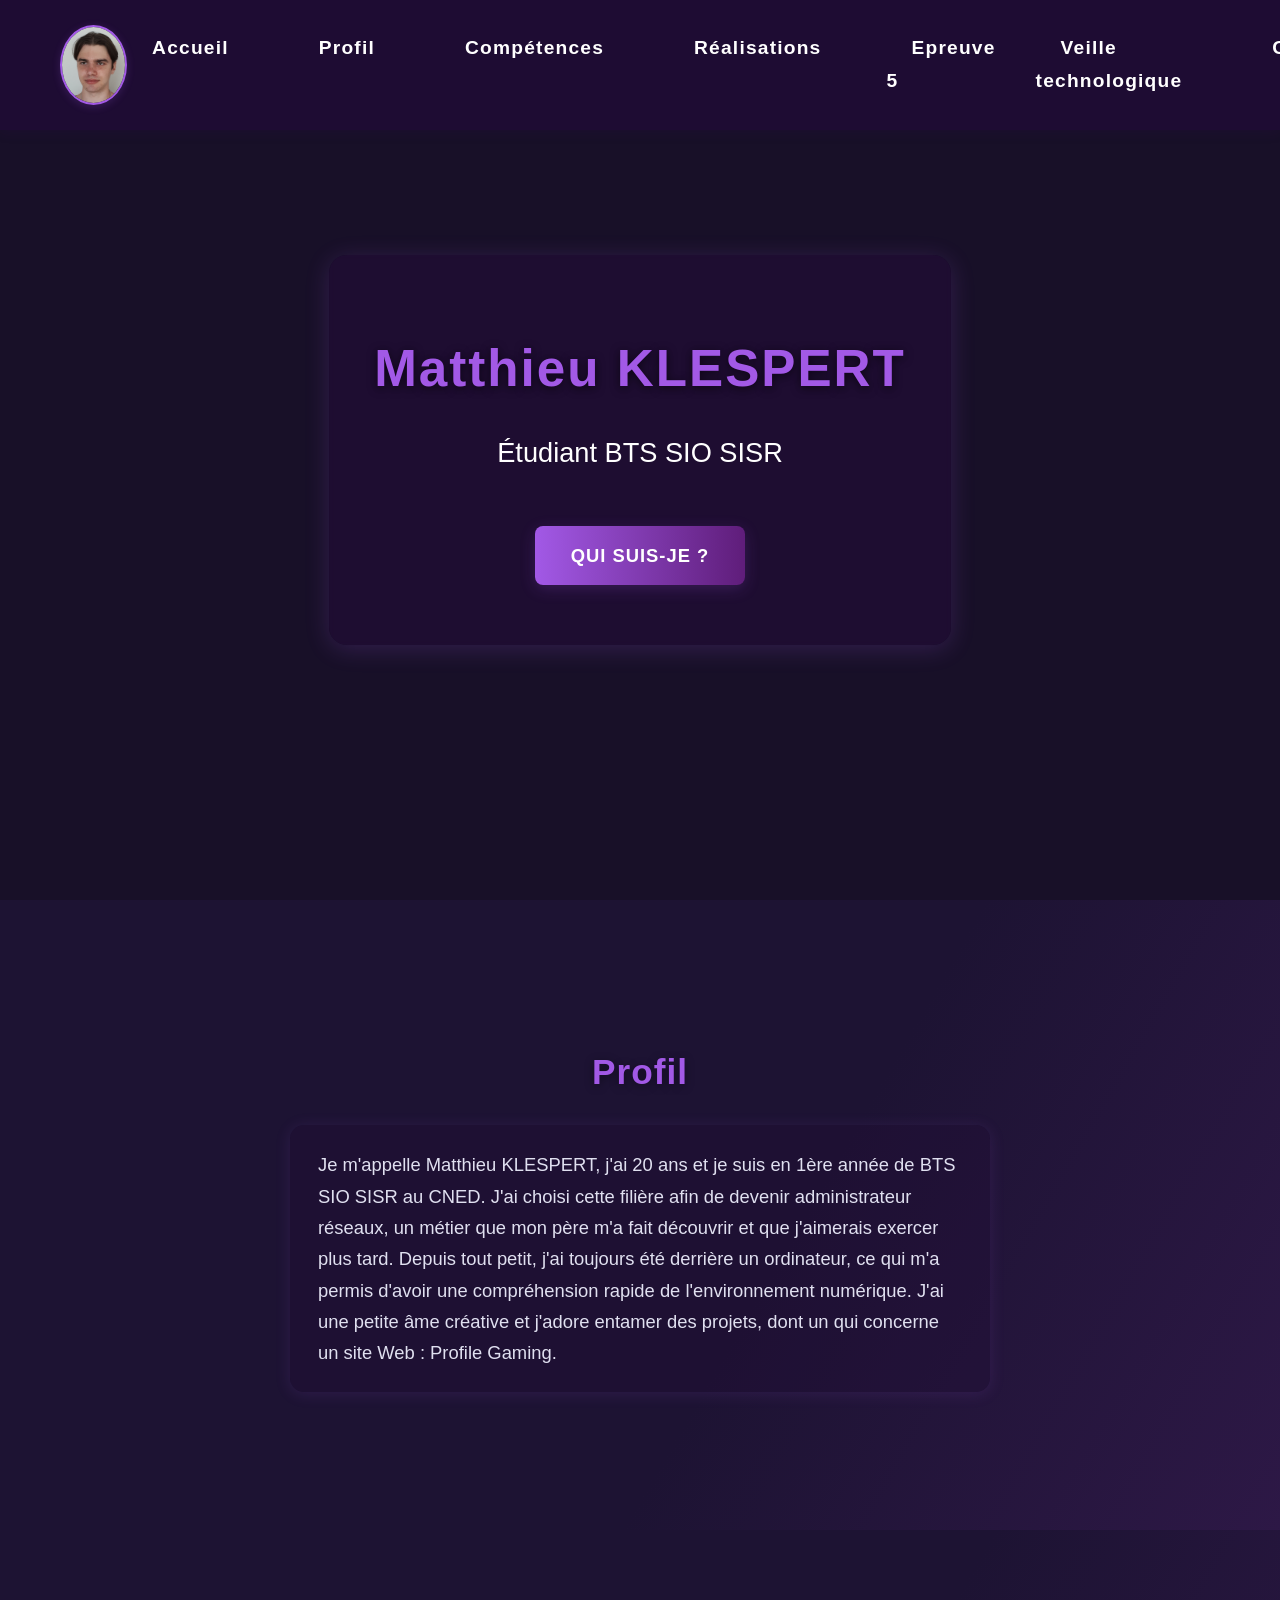
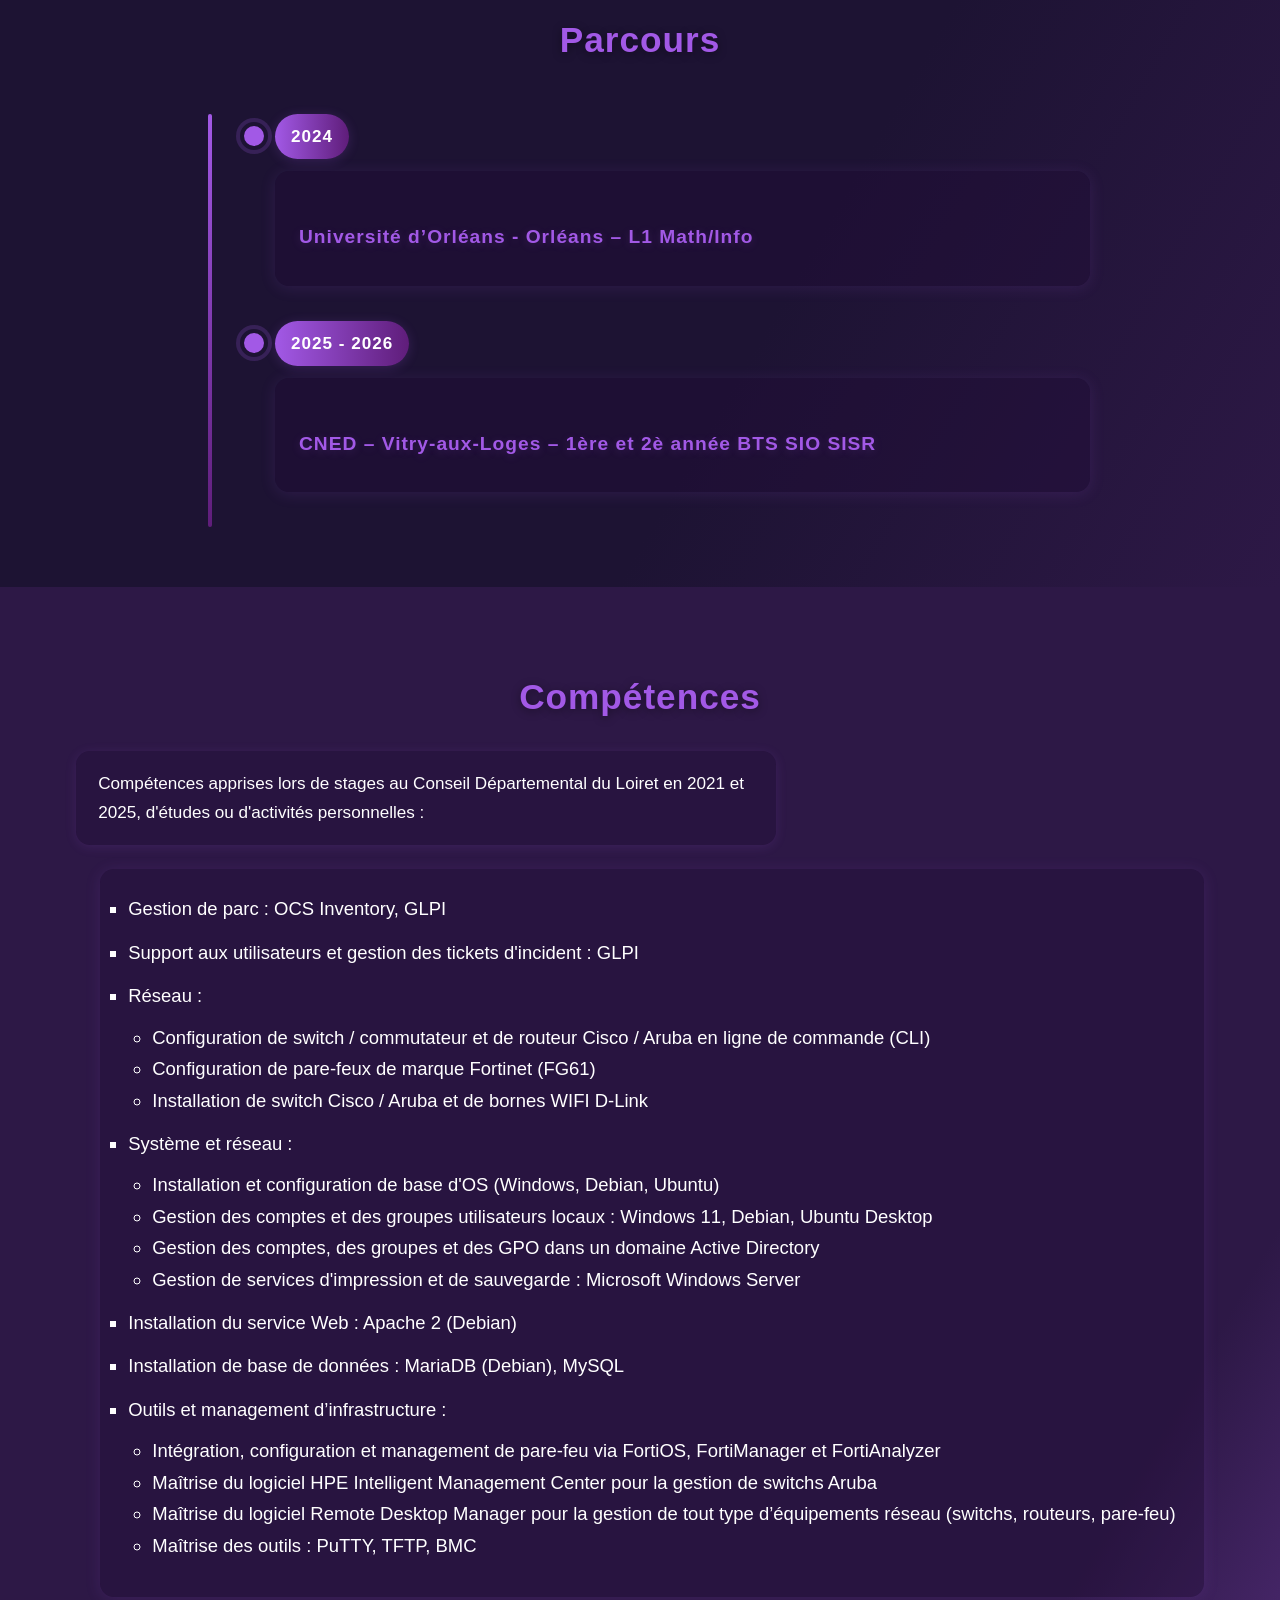
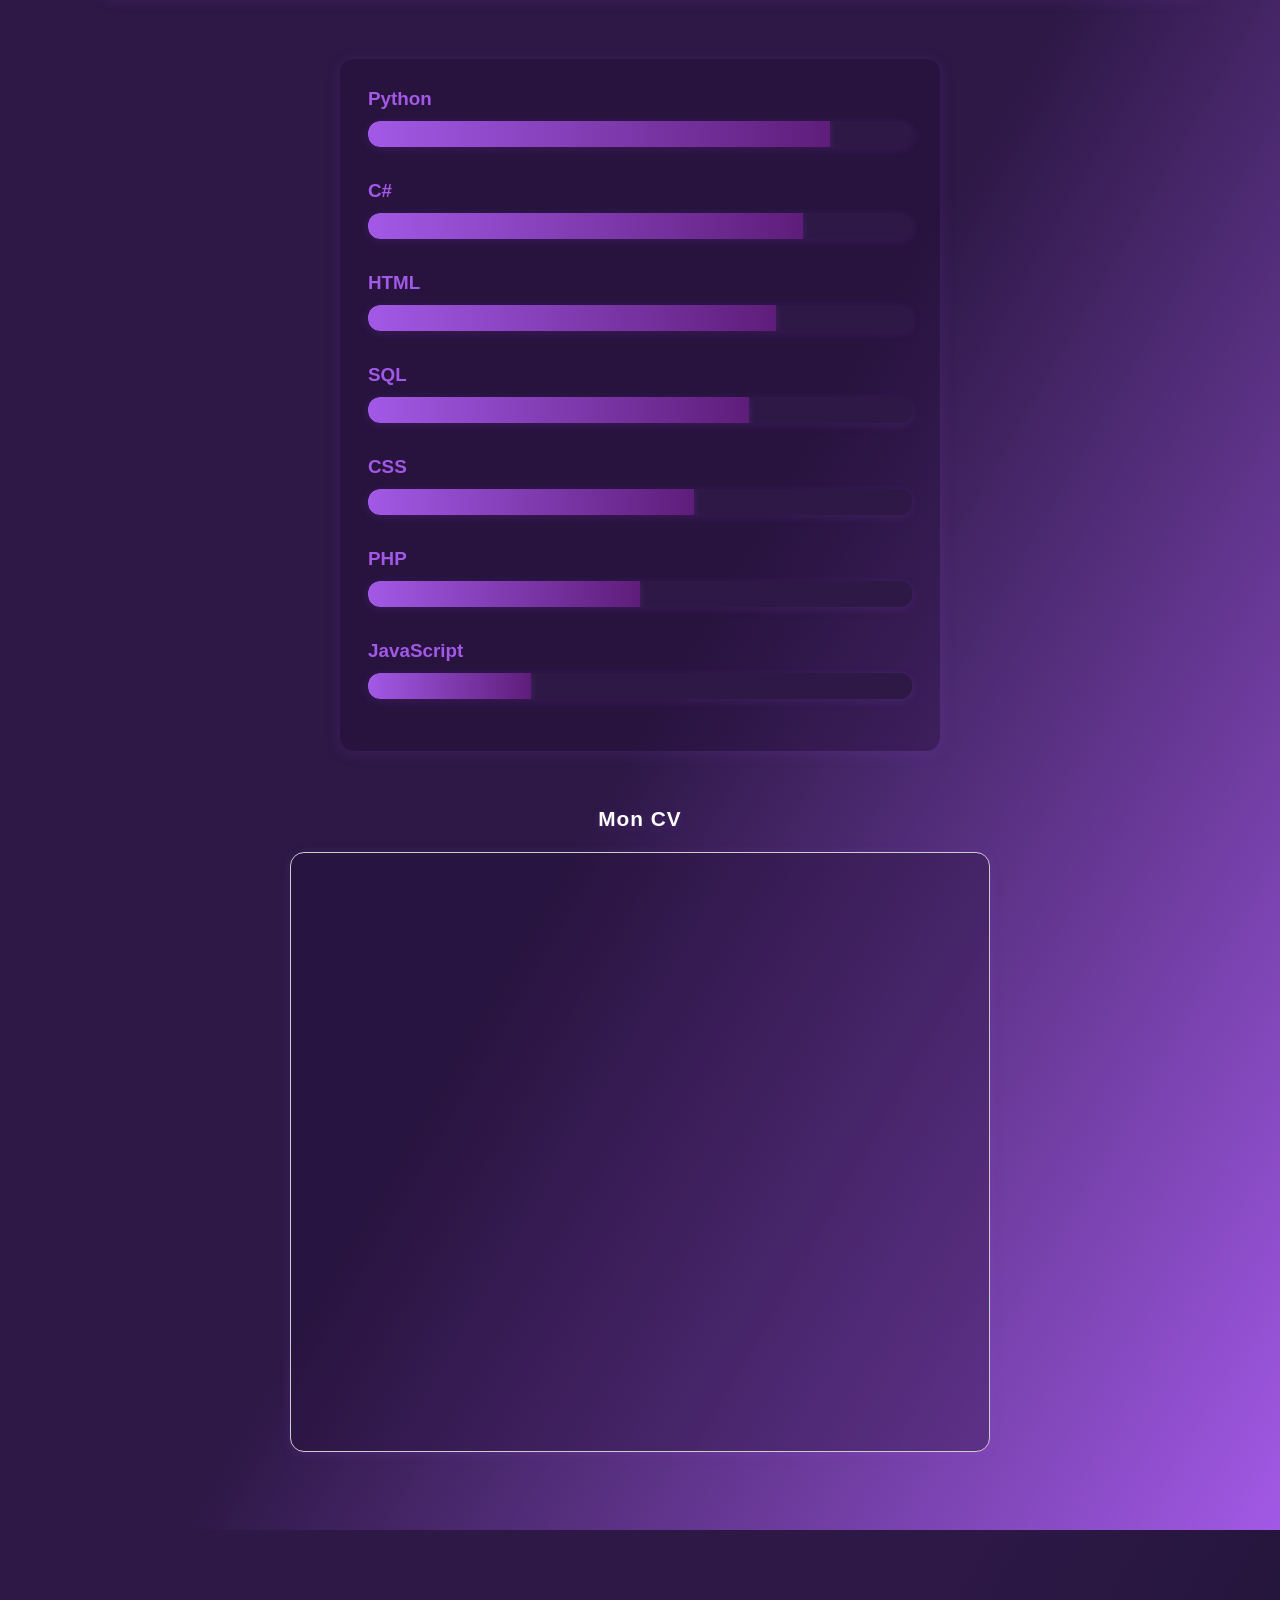
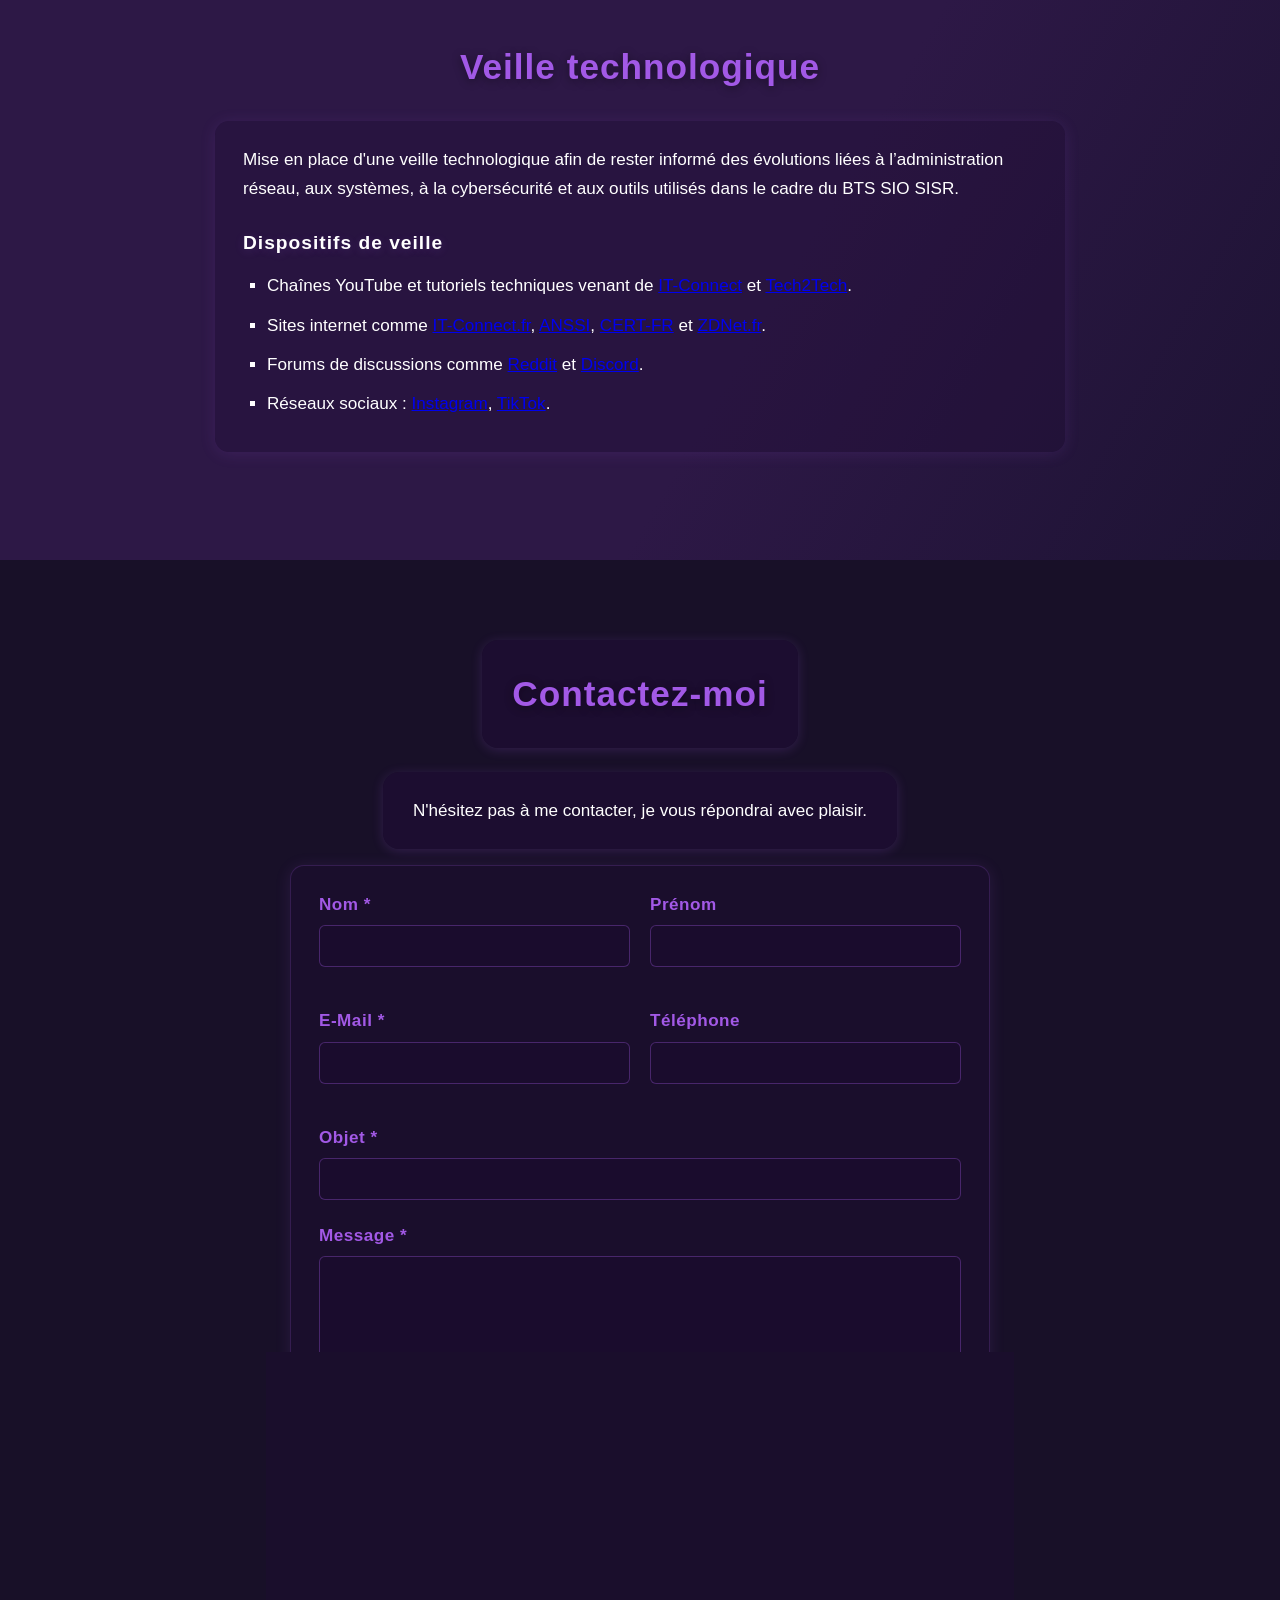
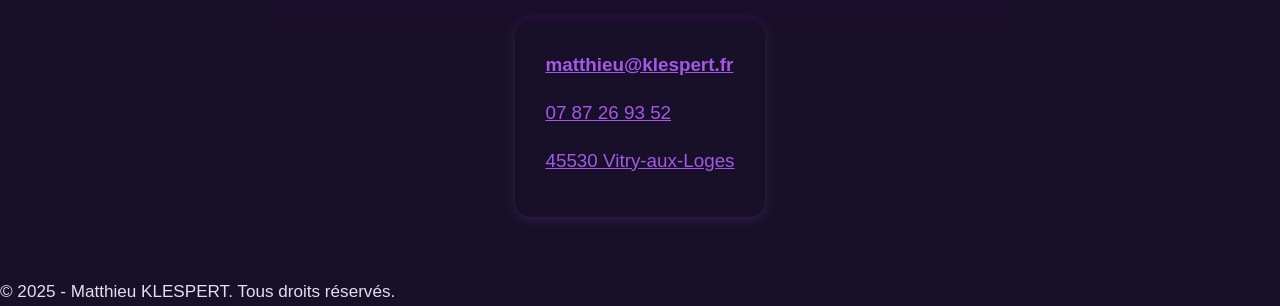
==== commit 9037dbb9: "updt" ====
--- a/index.html
+++ b/index.html
@@ -117,25 +117,17 @@
     <h2>Veille technologique</h2>
     <div class="veille-block">
       <p>
-        Je mets en place une veille technologique afin de rester informé des évolutions liées à
+        Mise en place d'une veille technologique afin de rester informé des évolutions liées à
         l’administration réseau, aux systèmes, à la cybersécurité et aux outils utilisés dans le cadre du BTS SIO SISR.
       </p>
   
       <h3>Dispositifs de veille</h3>
       <ul class="veille-list">
-        <li>Flux RSS et sites spécialisés en informatique et cybersécurité.</li>
-        <li>Chaînes YouTube et tutoriels techniques.</li>
-        <li>Documentation officielle des outils et technologies utilisés.</li>
-        <li>Articles, forums et communautés techniques.</li>
-        <li>Suivi régulier des nouveautés liées aux systèmes, réseaux et outils d’administration.</li>
-      </ul>
-  
-      <h3>Objectifs de cette veille</h3>
-      <ul class="veille-list">
-        <li>Suivre les évolutions techniques utiles à mon futur métier.</li>
-        <li>Comparer les solutions et outils disponibles.</li>
-        <li>Identifier les bonnes pratiques et les nouvelles méthodes de travail.</li>
-        <li>Enrichir mes réalisations professionnelles et mon portfolio.</li>
+        <li>Chaînes YouTube et tutoriels techniques venant de <a href="https://www.youtube.com/@IT-Connect" target="_blank" rel="noopener noreferrer">IT-Connect</a> et <a href="https://www.youtube.com/@Tech2Tech" target="_blank" rel="noopener noreferrer">Tech2Tech</a>.</li>
+        <li>Sites internet comme <a href="https://www.it-connect.fr" target="_blank" rel="noopener noreferrer">IT-Connect.fr</a>, <a href="https://www.anssi.fr" target="_blank" rel="noopener noreferrer">ANSSI</a>, 
+          <a href="https://www.cert.ssi.gouv.fr" target="_blank" rel="noopener noreferrer">CERT-FR</a> et <a href="https://www.zdnet.fr" target="_blank" rel="noopener noreferrer">ZDNet.fr</a>.</li>
+        <li>Forums de discussions comme <a href="https://www.reddit.com" target="_blank" rel="noopener noreferrer">Reddit</a> et <a href="https://discord.com" target="_blank" rel="noopener noreferrer">Discord</a>.</li>
+        <li>Réseaux sociaux : <a href="https://www.instagram.com" target="_blank" rel="noopener noreferrer">Instagram</a>, <a href="https://www.tiktok.com" target="_blank" rel="noopener noreferrer">TikTok</a>.</li>
       </ul>
     </div>
   </section>
--- a/style.css
+++ b/style.css
@@ -450,6 +450,181 @@
     transform: translateY(40px);
     animation: fadeInUp 0.8s cubic-bezier(.4,0,.2,1) forwards;
   }
+  .section-veille {
+    background: linear-gradient(120deg, #2d1846 60%, #1d1333 100%);
+    color: #fff;
+  }
+  
+  .veille-block {
+    width: 100%;
+    max-width: 850px;
+    background: rgba(32, 13, 53, 0.35);
+    box-shadow: 0 2px 16px #a259e622;
+    border-radius: 14px;
+    padding: 24px 28px;
+    margin-bottom: 22px;
+  }
+  
+  .veille-block h3 {
+    color: #fff;
+    margin: 24px 0 12px 0;
+    font-size: 1.2rem;
+  }
+  
+  .veille-list {
+    list-style-type: square;
+    margin: 10px 0 0 24px;
+    padding: 0;
+    line-height: 1.7;
+  }
+  
+  .veille-list li {
+    margin-bottom: 10px;
+  }
+
+  .section-realisations {
+    background: linear-gradient(120deg, #1d1333 60%, #2d1846 100%);
+    color: #fff;
+  }
+  
+  .realisation-card {
+    width: 100%;
+    max-width: 900px;
+    background: rgba(32, 13, 53, 0.45);
+    border-radius: 16px;
+    padding: 28px;
+    box-shadow: 0 4px 24px #a259e633;
+    margin-bottom: 28px;
+  }
+  
+  .realisation-card h3 {
+    color: #a259e6;
+    margin-bottom: 18px;
+  }
+  
+  .realisation-block {
+    background: rgba(255, 255, 255, 0.06);
+    border-left: 4px solid #a259e6;
+    padding: 18px 20px;
+    border-radius: 12px;
+    margin-bottom: 16px;
+  }
+  
+  .realisation-block h4 {
+    color: #fff;
+    margin-bottom: 8px;
+  }
+  
+  .realisation-block p {
+    margin: 0;
+    color: #e0e0f0;
+  }
+
+  .section-parcours {
+  background: linear-gradient(120deg, #1d1333 60%, #2d1846 100%);
+  color: #fff;
+}
+
+.timeline {
+  position: relative;
+  width: 100%;
+  max-width: 900px;
+  margin-top: 20px;
+  padding-left: 40px;
+}
+
+.timeline::before {
+  content: "";
+  position: absolute;
+  top: 0;
+  left: 18px;
+  width: 4px;
+  height: 100%;
+  background: linear-gradient(180deg, #a259e6 0%, #5f1d7a 100%);
+  border-radius: 10px;
+}
+
+.timeline-item {
+  position: relative;
+  margin-bottom: 35px;
+  padding-left: 45px;
+}
+
+.timeline-item::before {
+  content: "";
+  position: absolute;
+  left: 10px;
+  top: 8px;
+  width: 20px;
+  height: 20px;
+  background: #a259e6;
+  border: 4px solid #1d1333;
+  border-radius: 50%;
+  box-shadow: 0 0 0 4px rgba(162, 89, 230, 0.2);
+}
+
+.timeline-year {
+  display: inline-block;
+  background: linear-gradient(90deg, #a259e6 0%, #5f1d7a 100%);
+  color: #fff;
+  padding: 8px 16px;
+  border-radius: 999px;
+  font-weight: bold;
+  letter-spacing: 1px;
+  margin-bottom: 12px;
+  box-shadow: 0 2px 12px #a259e633;
+}
+
+.timeline-content {
+  background: rgba(32, 13, 53, 0.45);
+  border-radius: 14px;
+  padding: 22px 24px;
+  box-shadow: 0 2px 16px #a259e622;
+}
+
+.timeline-content h3 {
+  color: #a259e6;
+  margin-bottom: 10px;
+  font-size: 1.2rem;
+}
+
+.timeline-content p {
+  margin: 0;
+  color: #e0e0f0;
+  line-height: 1.7;
+}
+
+.tech-grid {
+  display: grid;
+  grid-template-columns: repeat(auto-fit, minmax(180px, 1fr));
+  gap: 14px;
+  margin-top: 16px;
+}
+
+.tech-item {
+  display: flex;
+  align-items: center;
+  gap: 12px;
+  padding: 12px 14px;
+  border-radius: 14px;
+  background: rgba(255, 255, 255, 0.05);
+  border: 1px solid rgba(162, 89, 230, 0.15);
+  box-shadow: 0 2px 12px rgba(0, 0, 0, 0.12);
+}
+
+.tech-item img {
+  width: 26px;
+  height: 26px;
+  object-fit: contain;
+  flex-shrink: 0;
+}
+
+.tech-item span {
+  font-size: 0.98rem;
+  color: #f2ecff;
+  font-weight: 500;
+}
+
   @keyframes fadeInUp {
     to {
       opacity: 1;
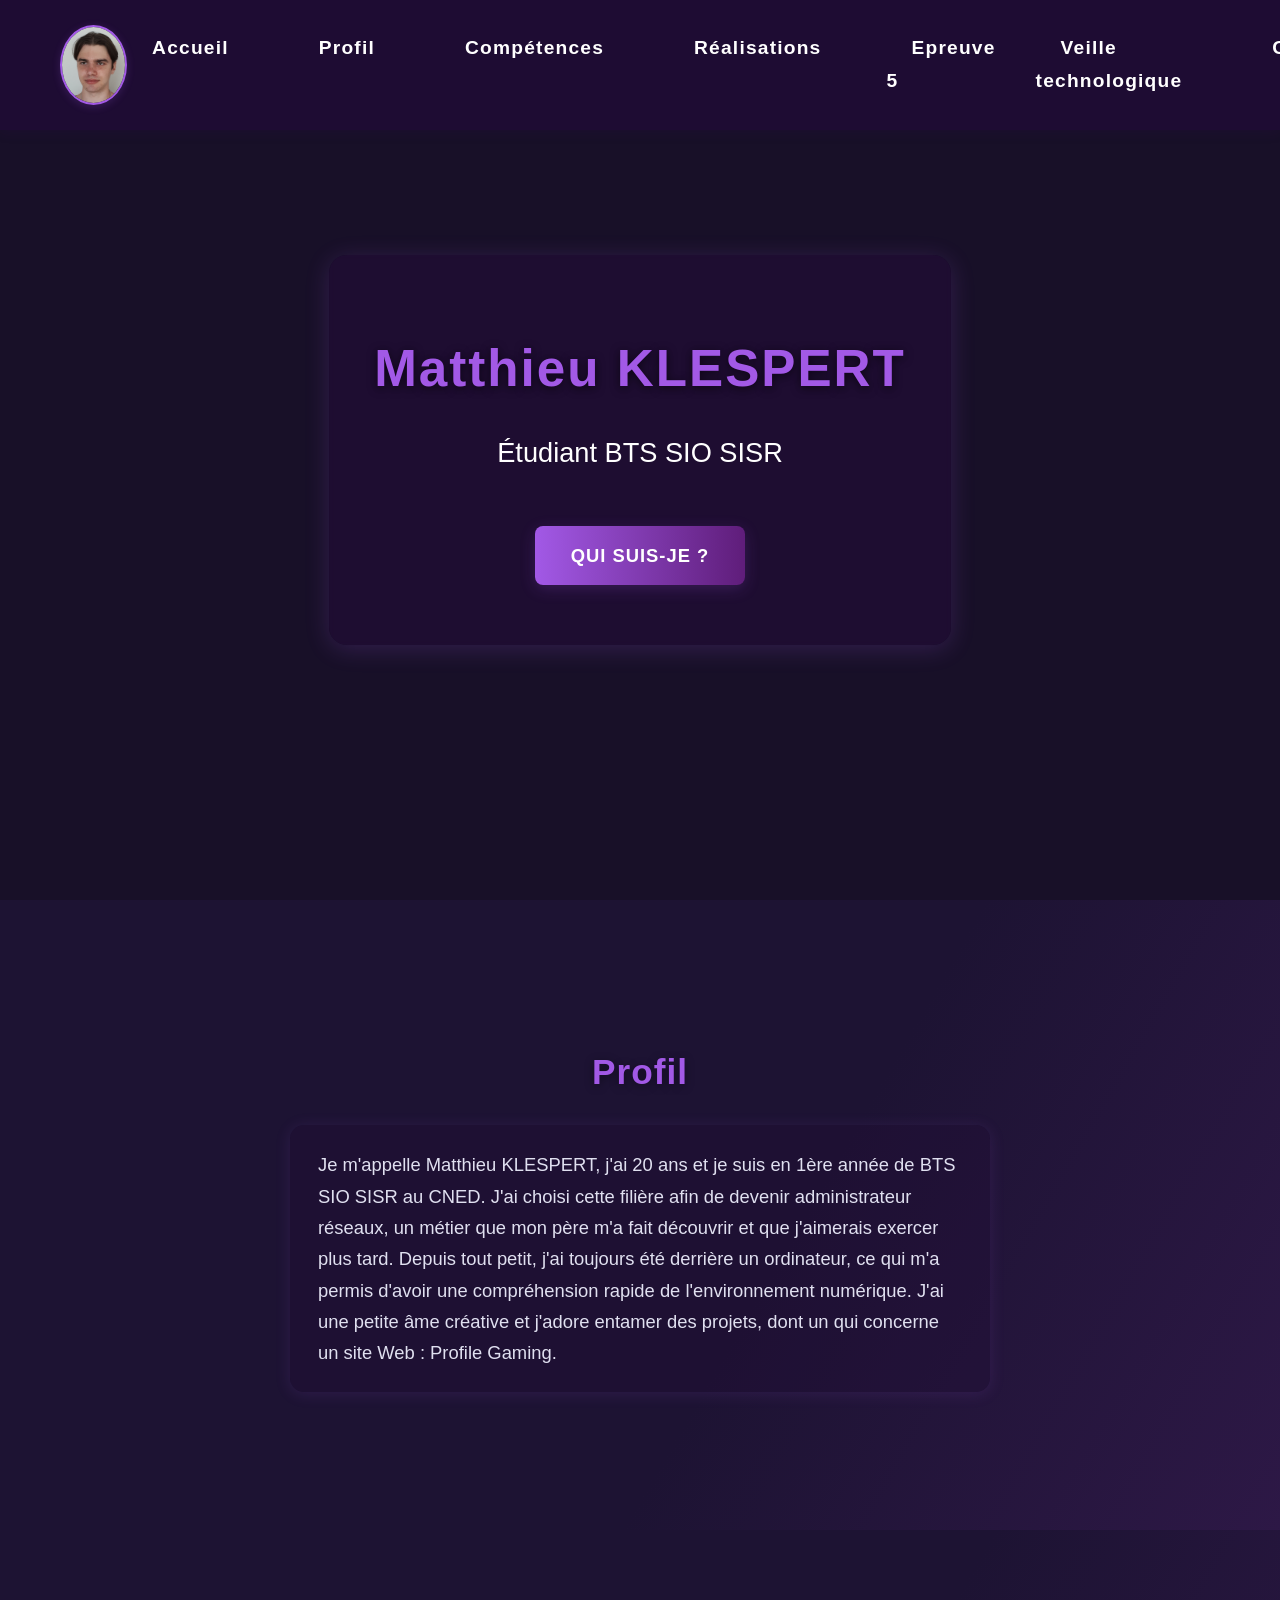
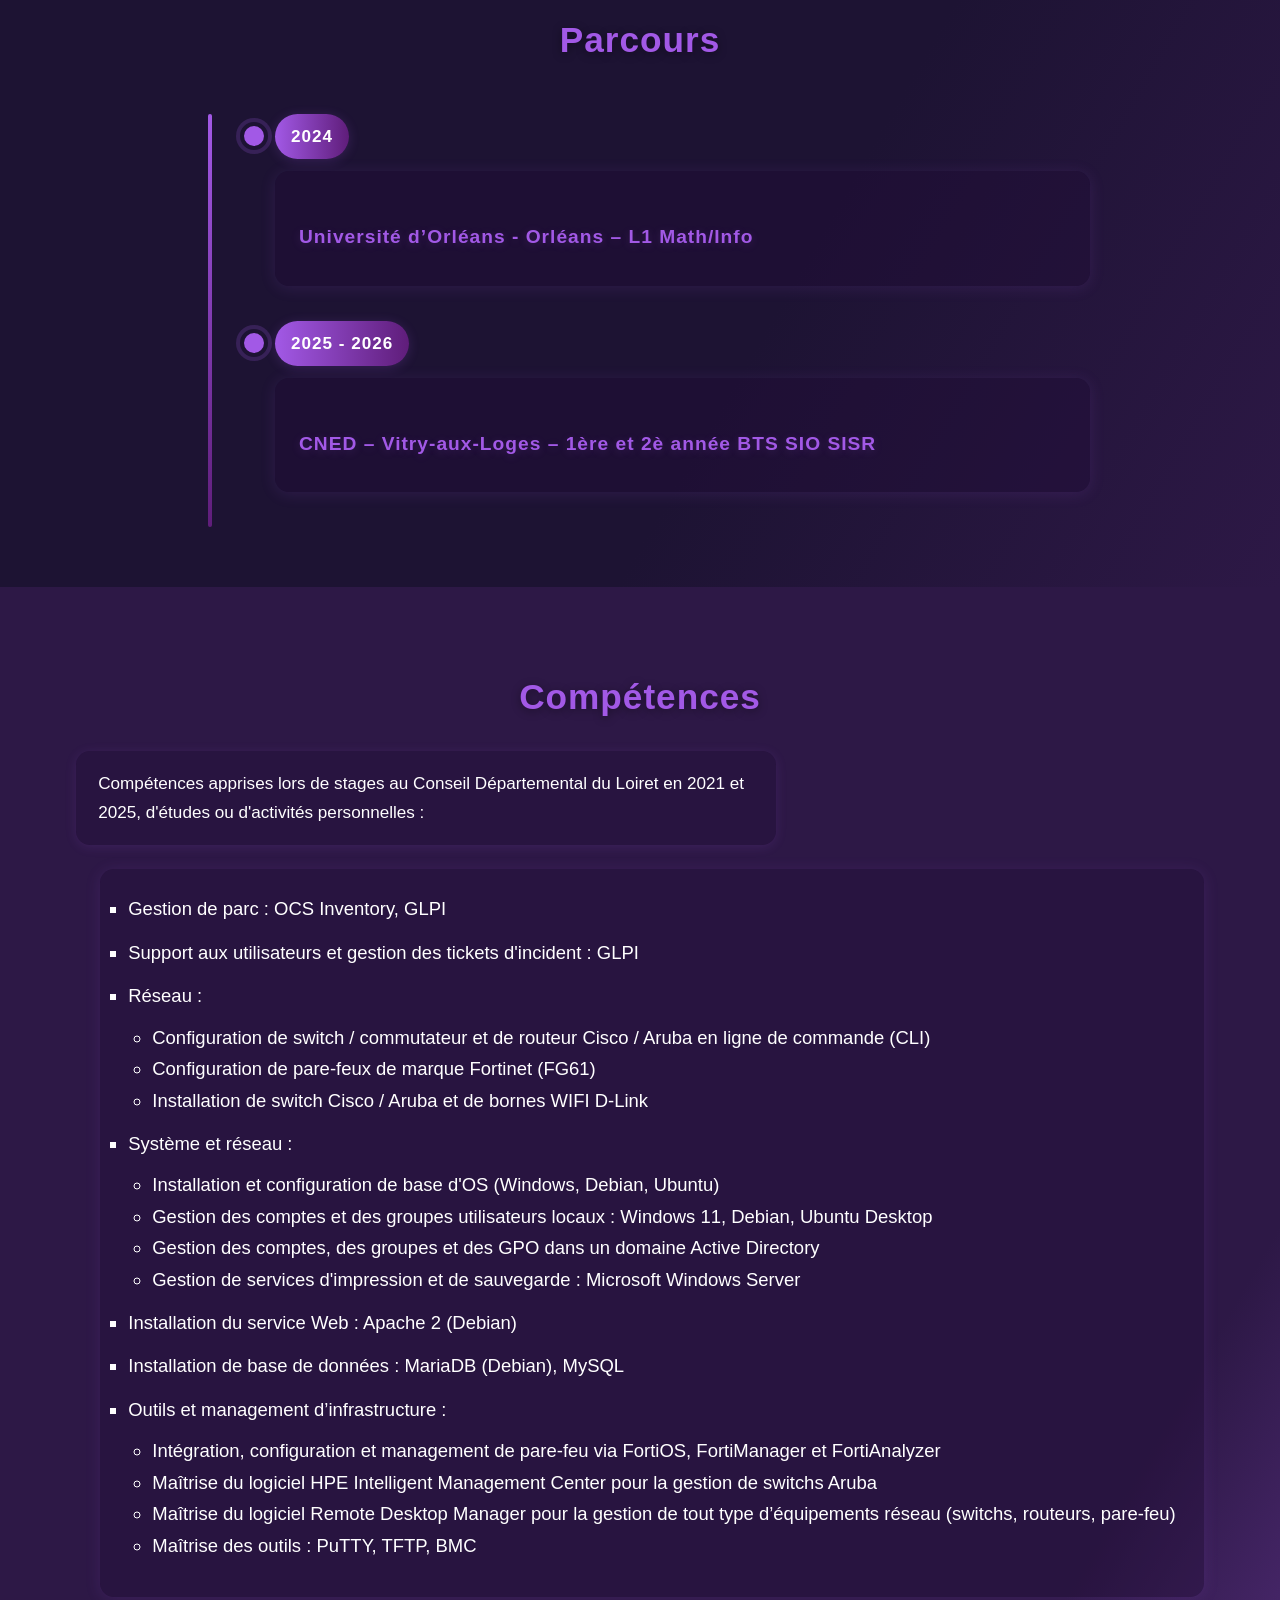
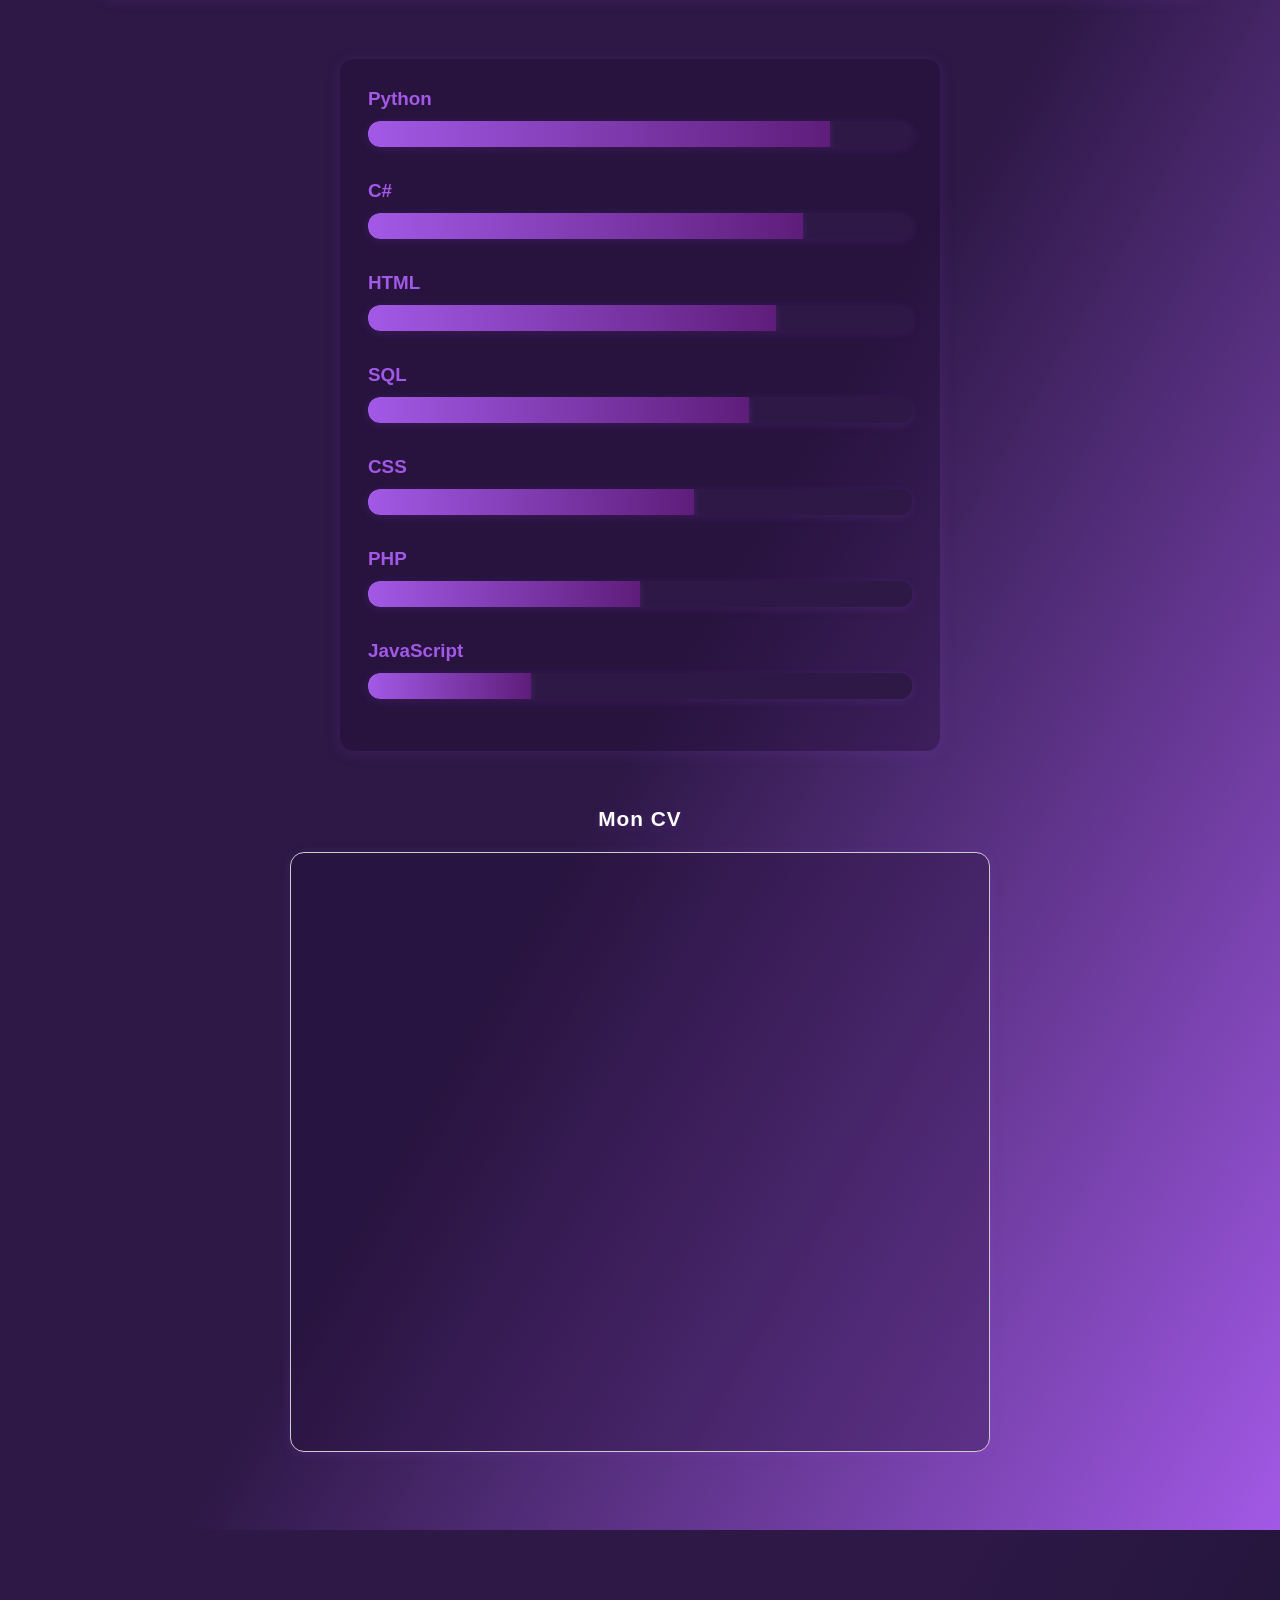
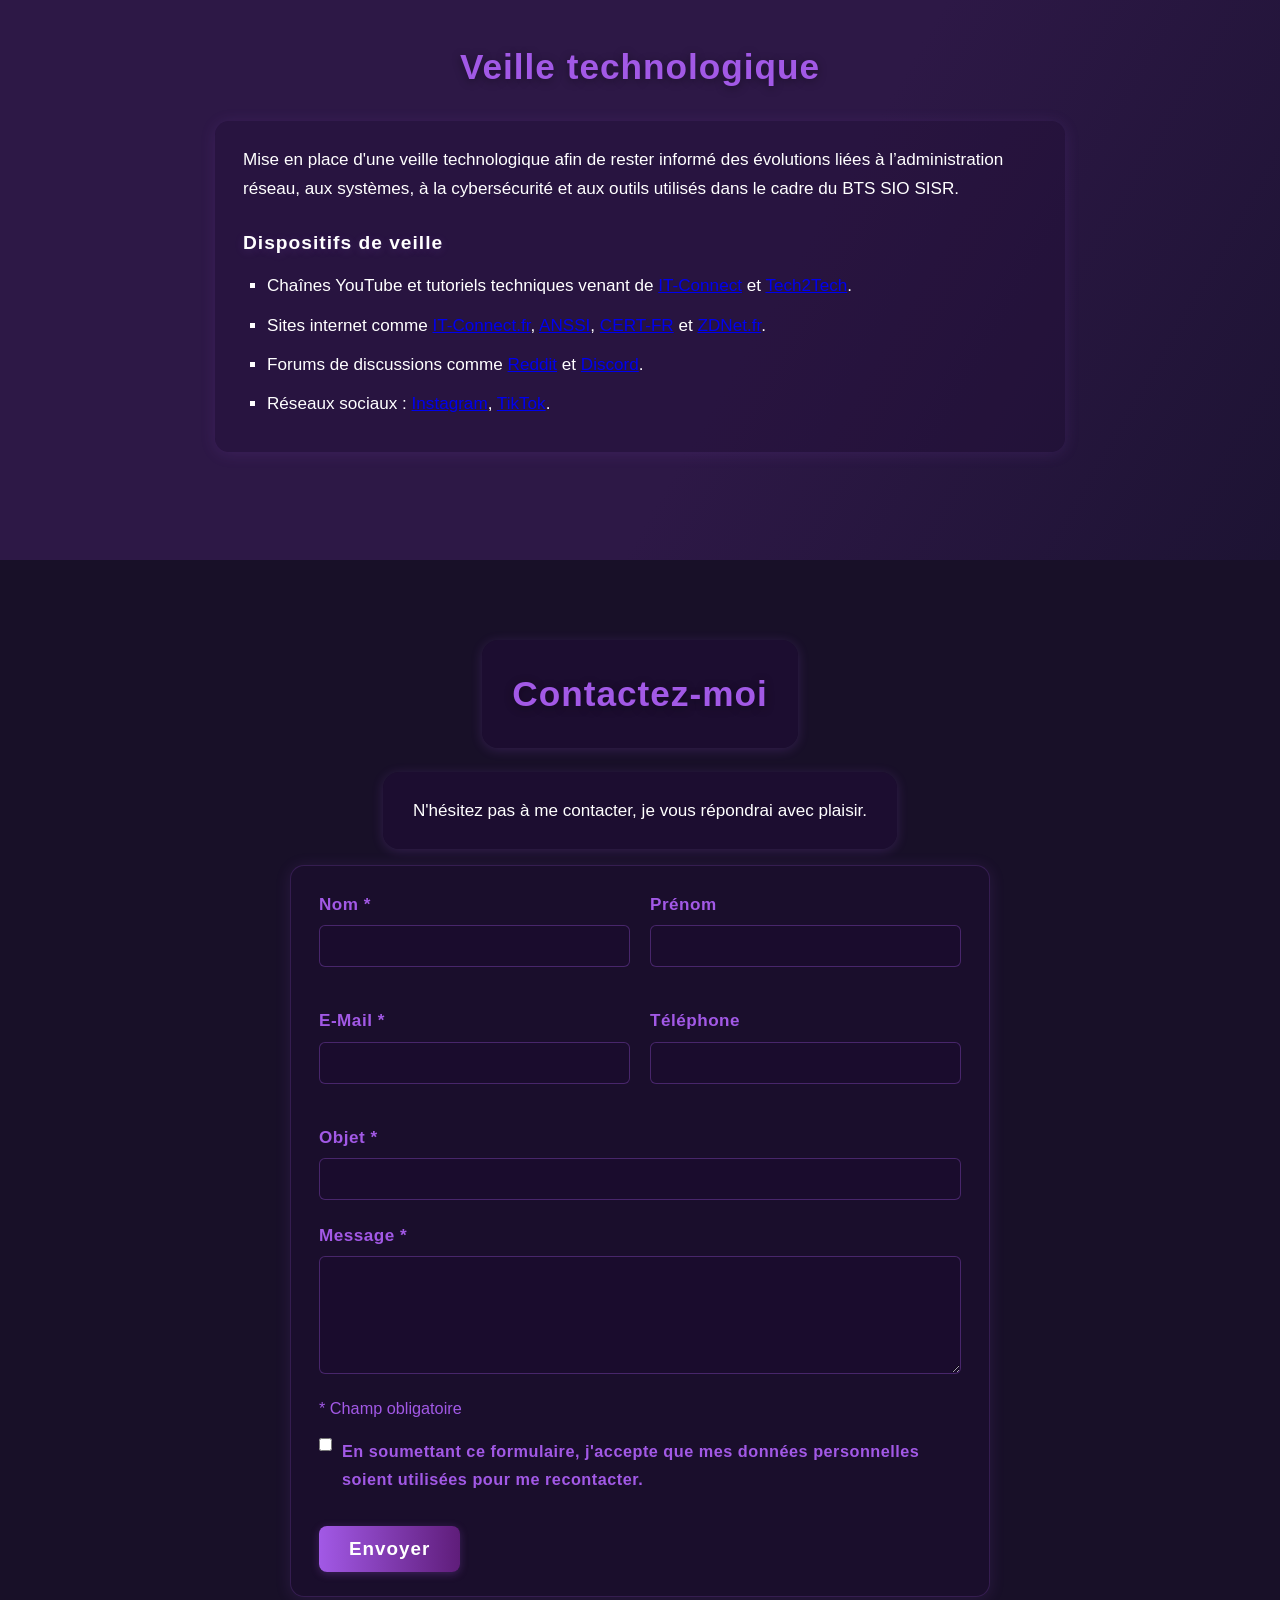
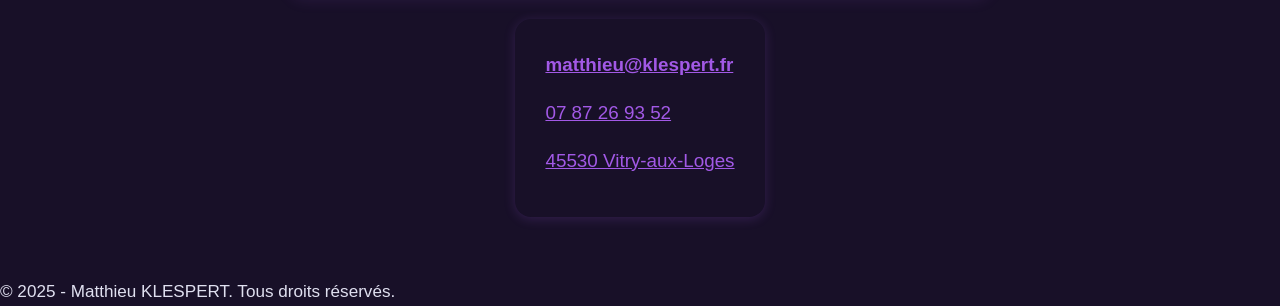
==== commit 2d95d0b4: "updt" ====
--- a/index.html
+++ b/index.html
@@ -123,8 +123,8 @@
   
       <h3>Dispositifs de veille</h3>
       <ul class="veille-list">
-        <li>Chaînes YouTube et tutoriels techniques venant de <a href="https://www.youtube.com/@IT-Connect" target="_blank" rel="noopener noreferrer">IT-Connect</a> et <a href="https://www.youtube.com/@Tech2Tech" target="_blank" rel="noopener noreferrer">Tech2Tech</a>.</li>
-        <li>Sites internet comme <a href="https://www.it-connect.fr" target="_blank" rel="noopener noreferrer">IT-Connect.fr</a>, <a href="https://www.anssi.fr" target="_blank" rel="noopener noreferrer">ANSSI</a>, 
+        <li>Chaînes YouTube et tutoriels techniques venant de <a href="https://www.youtube.com/@IT-Connect" target="_blank" rel="noopener noreferrer">IT-Connect</a> et <a href="https://www.youtube.com/@Tech2TechFR" target="_blank" rel="noopener noreferrer">Tech2Tech</a>.</li>
+        <li>Sites internet comme <a href="https://www.it-connect.fr" target="_blank" rel="noopener noreferrer">IT-Connect.fr</a>, <a href="https://cyber.gouv.fr" target="_blank" rel="noopener noreferrer">ANSSI</a>, 
           <a href="https://www.cert.ssi.gouv.fr" target="_blank" rel="noopener noreferrer">CERT-FR</a> et <a href="https://www.zdnet.fr" target="_blank" rel="noopener noreferrer">ZDNet.fr</a>.</li>
         <li>Forums de discussions comme <a href="https://www.reddit.com" target="_blank" rel="noopener noreferrer">Reddit</a> et <a href="https://discord.com" target="_blank" rel="noopener noreferrer">Discord</a>.</li>
         <li>Réseaux sociaux : <a href="https://www.instagram.com" target="_blank" rel="noopener noreferrer">Instagram</a>, <a href="https://www.tiktok.com" target="_blank" rel="noopener noreferrer">TikTok</a>.</li>
--- a/style.css
+++ b/style.css
@@ -625,6 +625,47 @@
   font-weight: 500;
 }
 
+.realisation-menu {
+  display: grid;
+  grid-template-columns: repeat(3, 1fr);
+  gap: 20px;
+  margin-top: 20px;
+}
+
+.realisation-menu-card {
+  display: block;
+  padding: 28px;
+  border-radius: 18px;
+  background: rgba(255,255,255,0.05);
+  border: 1px solid rgba(162,89,230,0.18);
+  box-shadow: 0 10px 28px rgba(0,0,0,0.18);
+  text-decoration: none;
+  color: #f2ecff;
+  transition: transform 0.25s ease, box-shadow 0.25s ease, background 0.25s ease;
+}
+
+.realisation-menu-card:hover {
+  transform: translateY(-4px);
+  background: rgba(162,89,230,0.12);
+  box-shadow: 0 14px 34px rgba(162,89,230,0.20);
+}
+
+.realisation-menu-card h3 {
+  margin-bottom: 10px;
+  color: #fff;
+}
+
+.realisation-menu-card p {
+  color: #d9d2ea;
+  margin: 0;
+}
+
+@media (max-width: 900px) {
+  .realisation-menu {
+    grid-template-columns: 1fr;
+  }
+}
+
   @keyframes fadeInUp {
     to {
       opacity: 1;
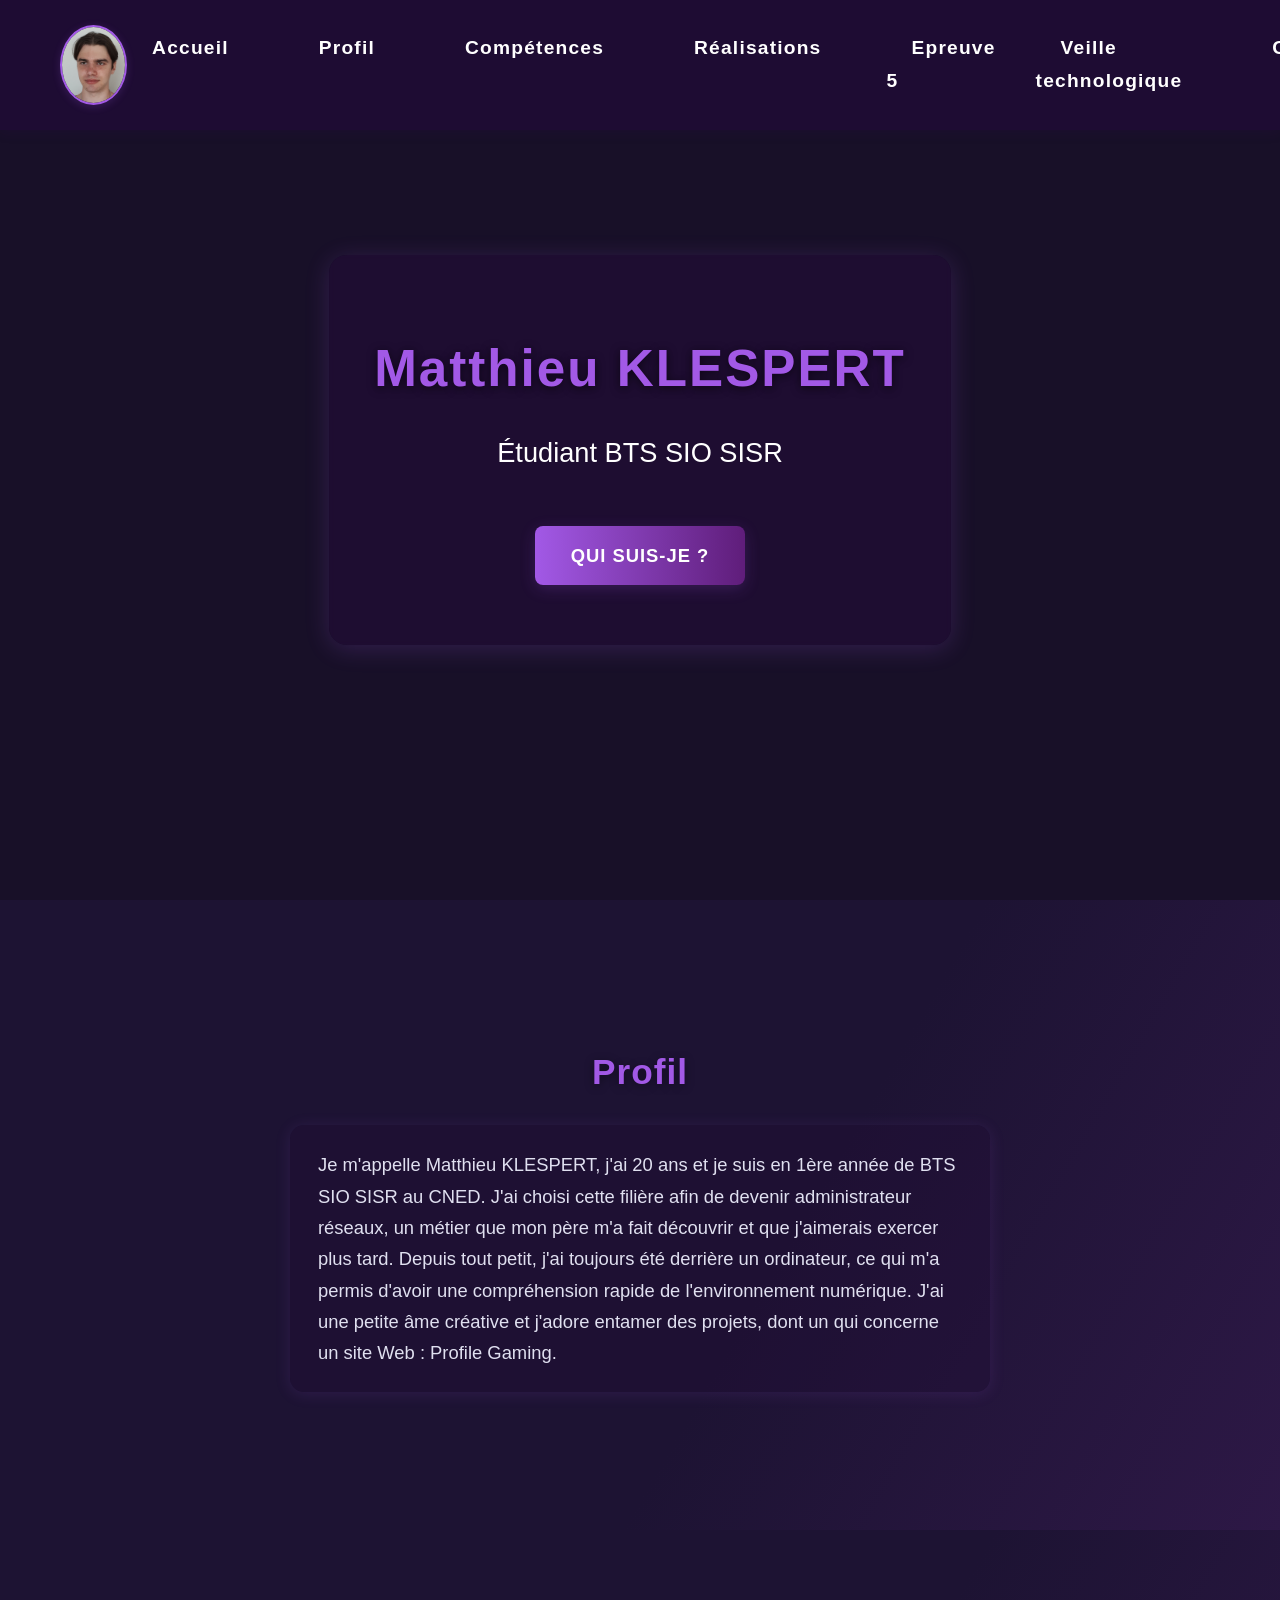
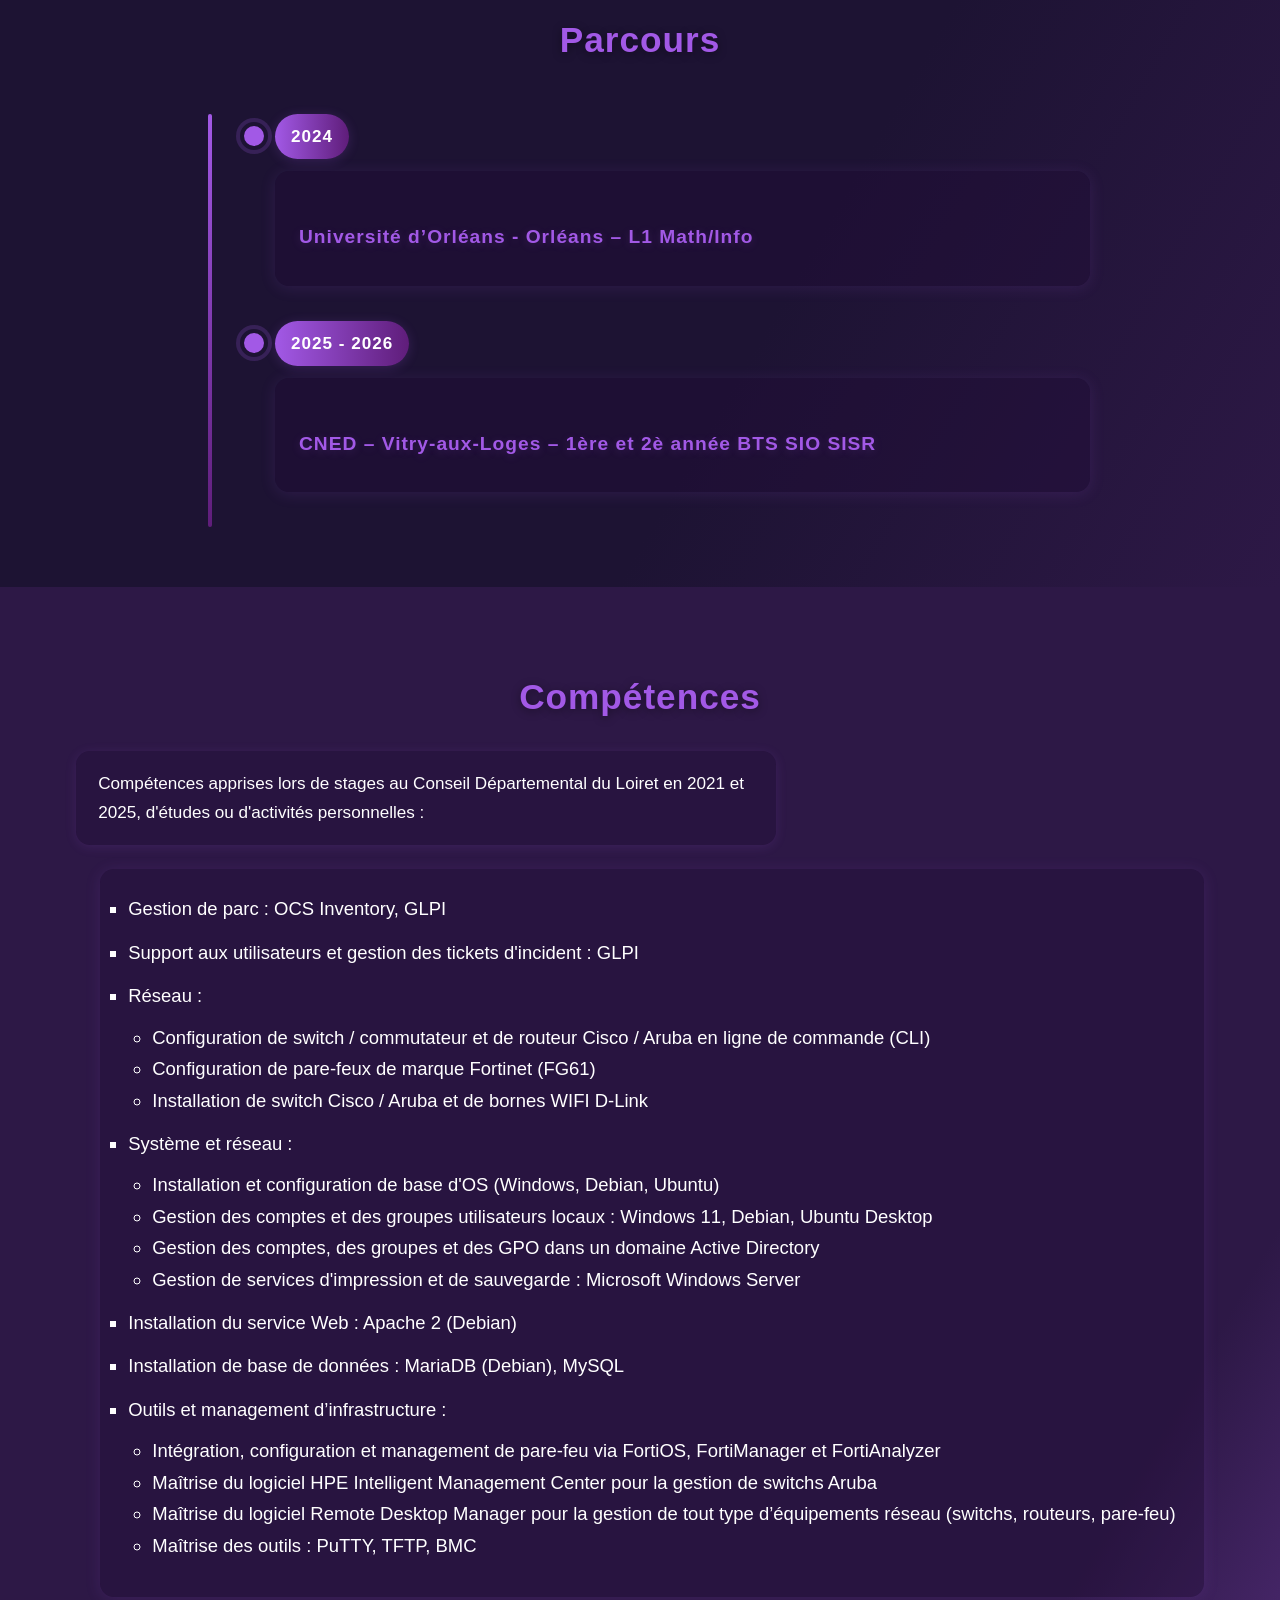
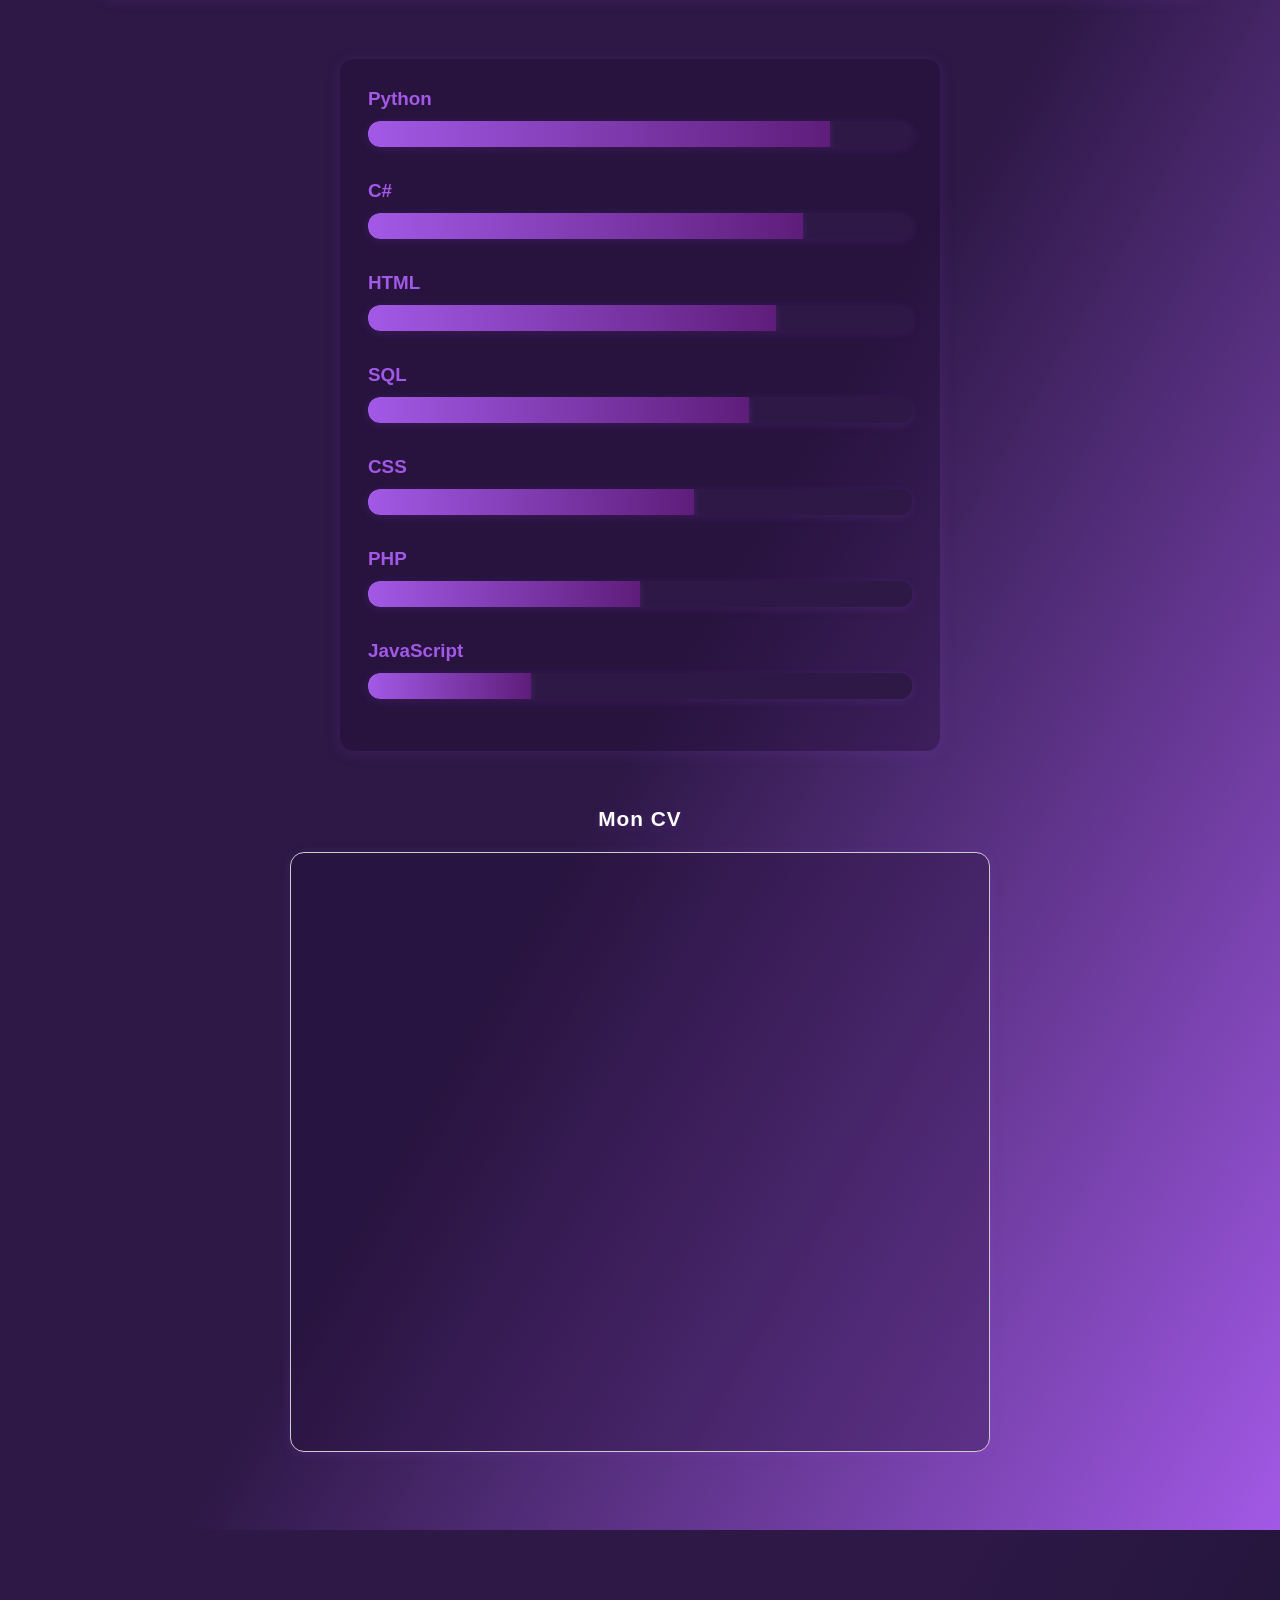
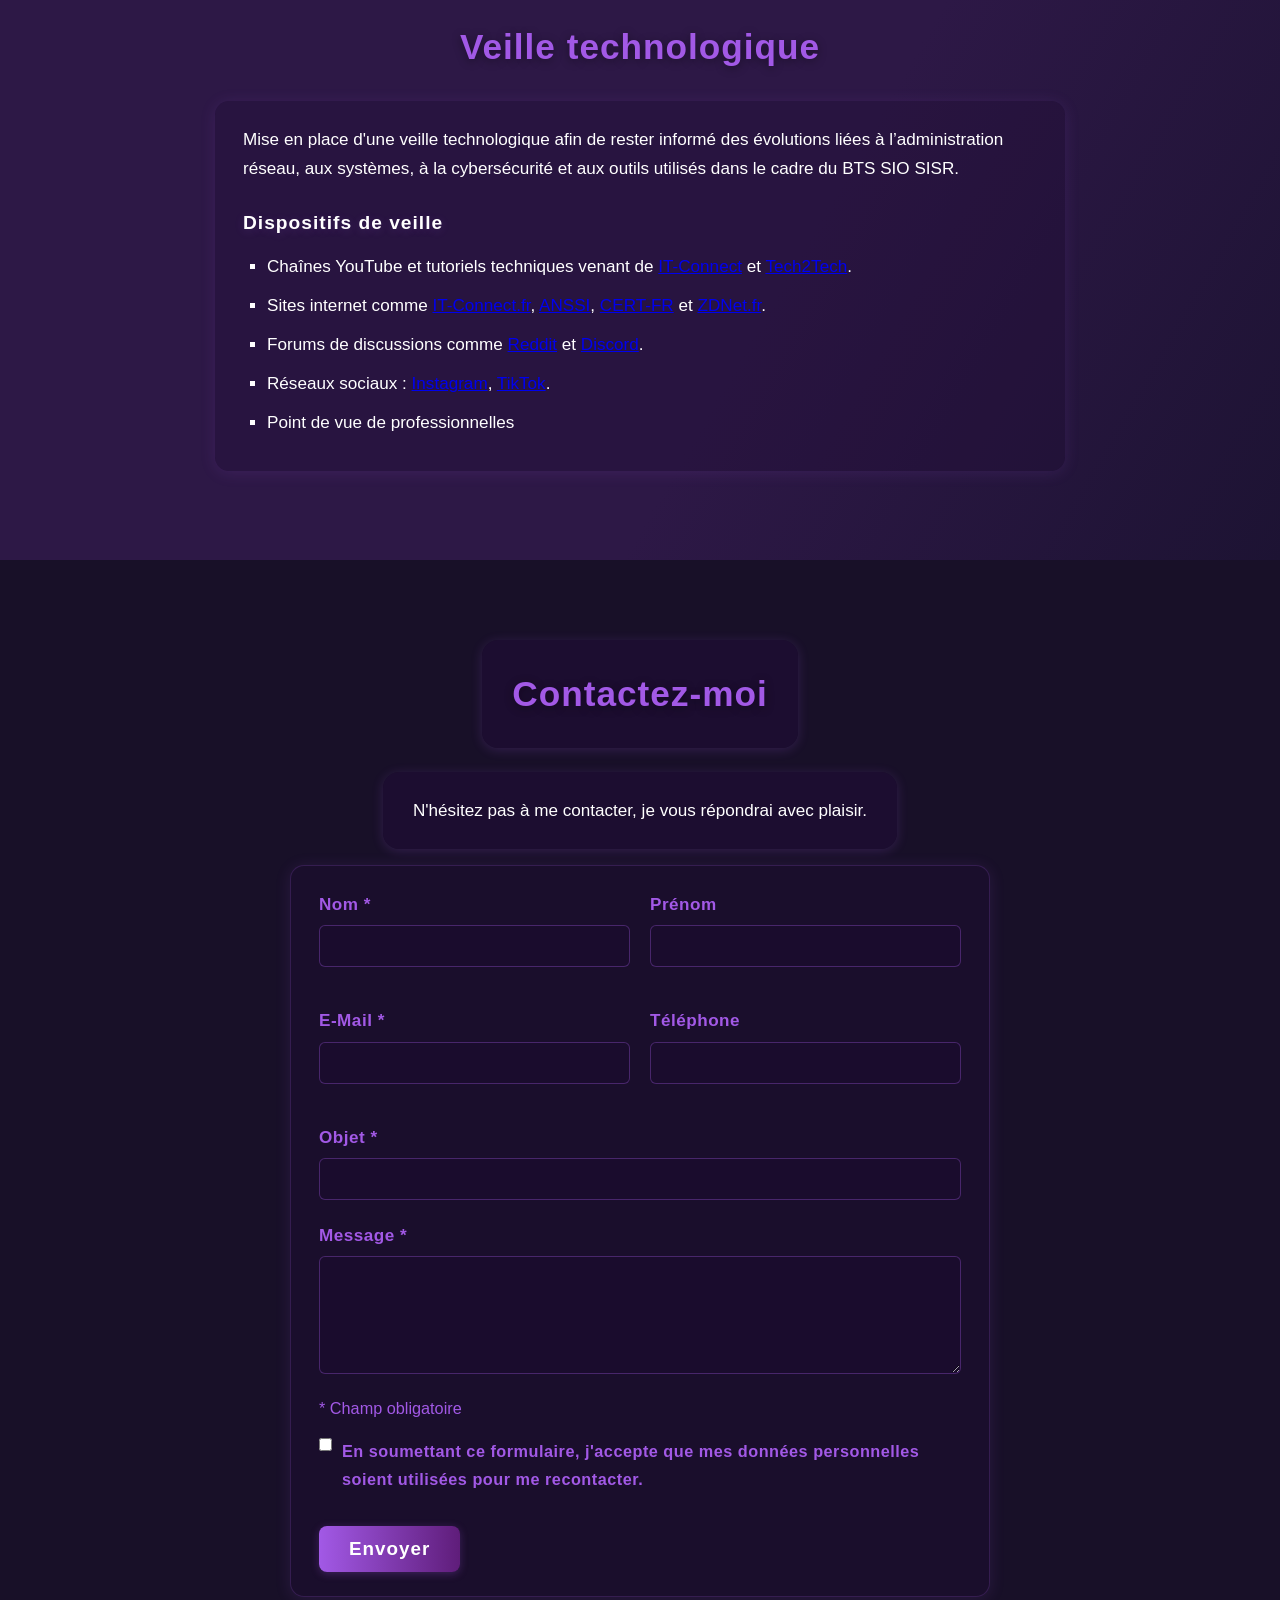
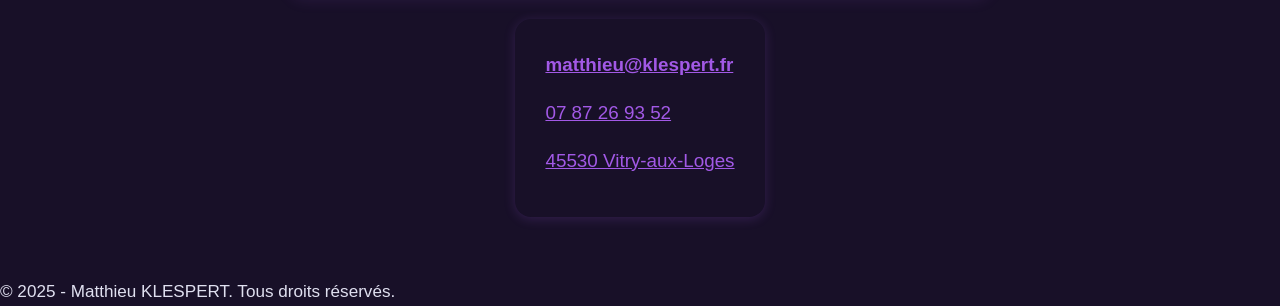
==== commit e56e687d: "updt" ====
--- a/index.html
+++ b/index.html
@@ -128,6 +128,7 @@
           <a href="https://www.cert.ssi.gouv.fr" target="_blank" rel="noopener noreferrer">CERT-FR</a> et <a href="https://www.zdnet.fr" target="_blank" rel="noopener noreferrer">ZDNet.fr</a>.</li>
         <li>Forums de discussions comme <a href="https://www.reddit.com" target="_blank" rel="noopener noreferrer">Reddit</a> et <a href="https://discord.com" target="_blank" rel="noopener noreferrer">Discord</a>.</li>
         <li>Réseaux sociaux : <a href="https://www.instagram.com" target="_blank" rel="noopener noreferrer">Instagram</a>, <a href="https://www.tiktok.com" target="_blank" rel="noopener noreferrer">TikTok</a>.</li>
+        <li>Point de vue de professionnelles</li>
       </ul>
     </div>
   </section>
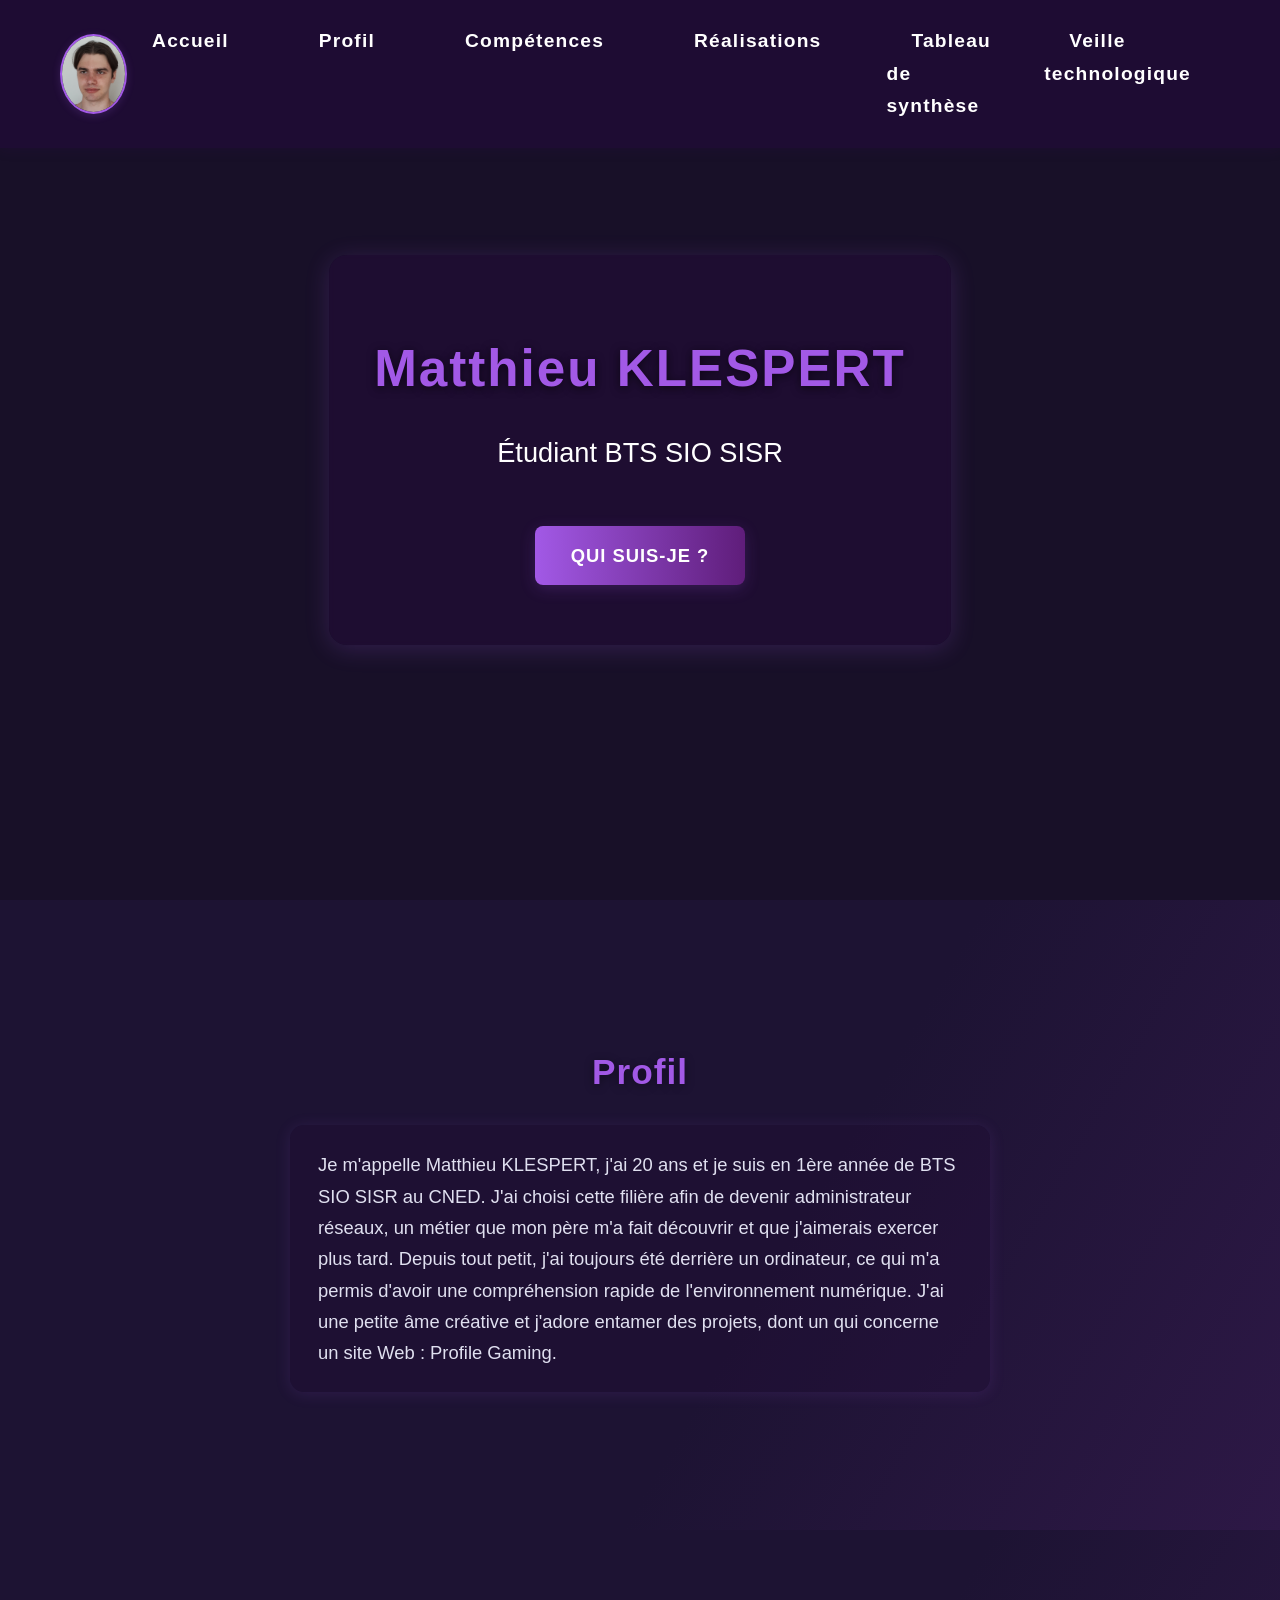
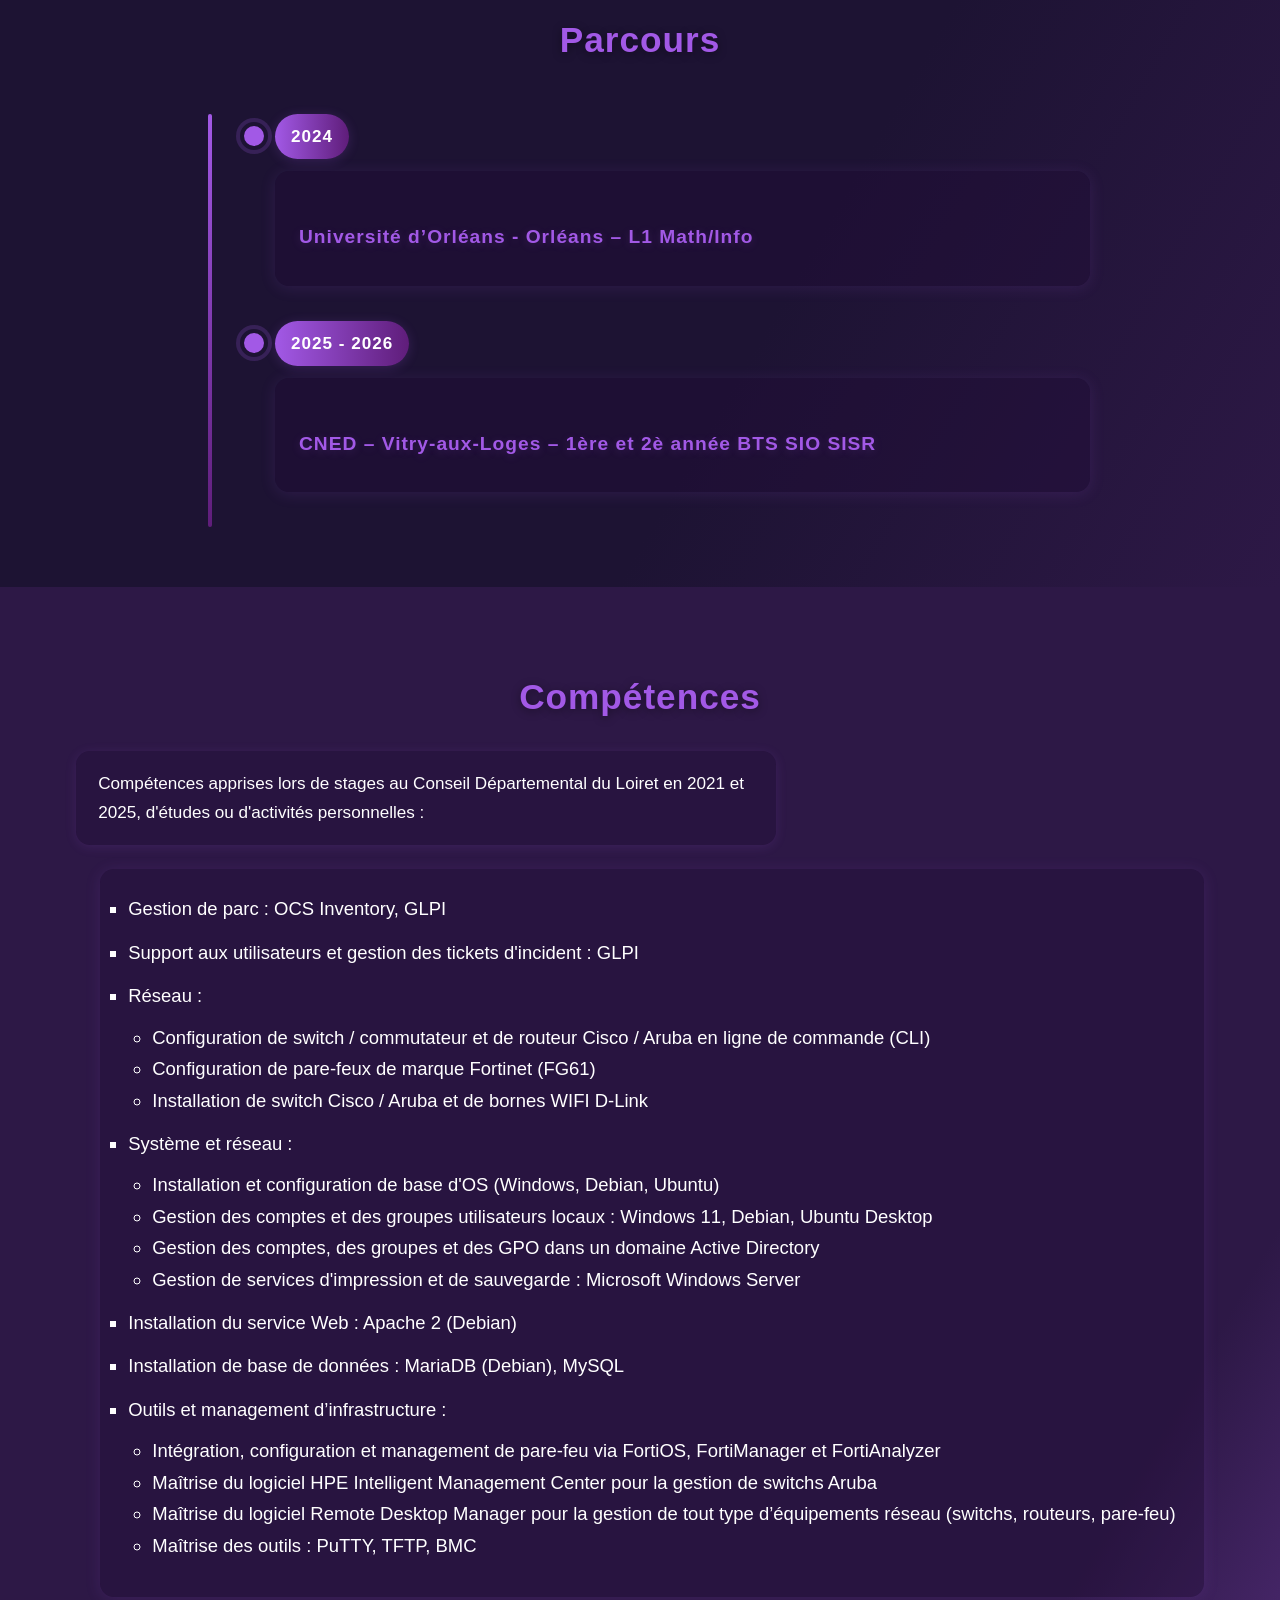
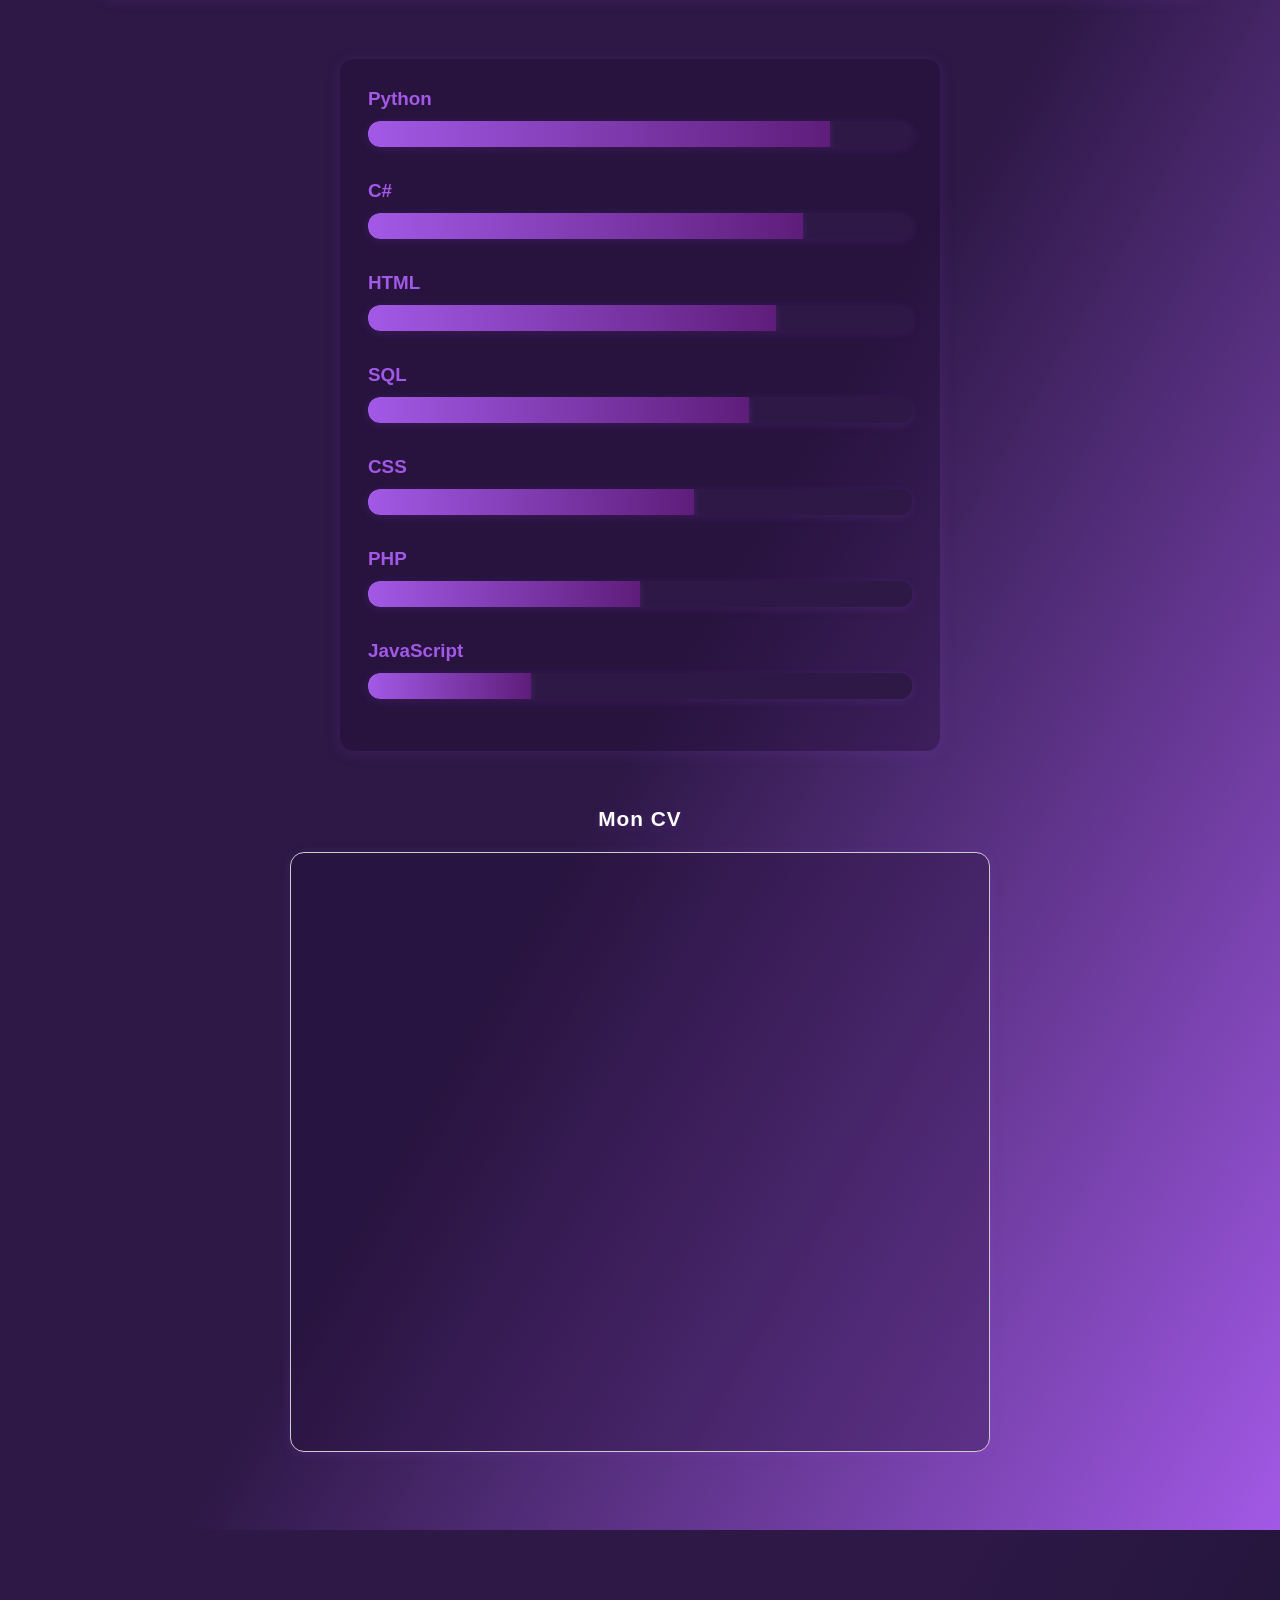
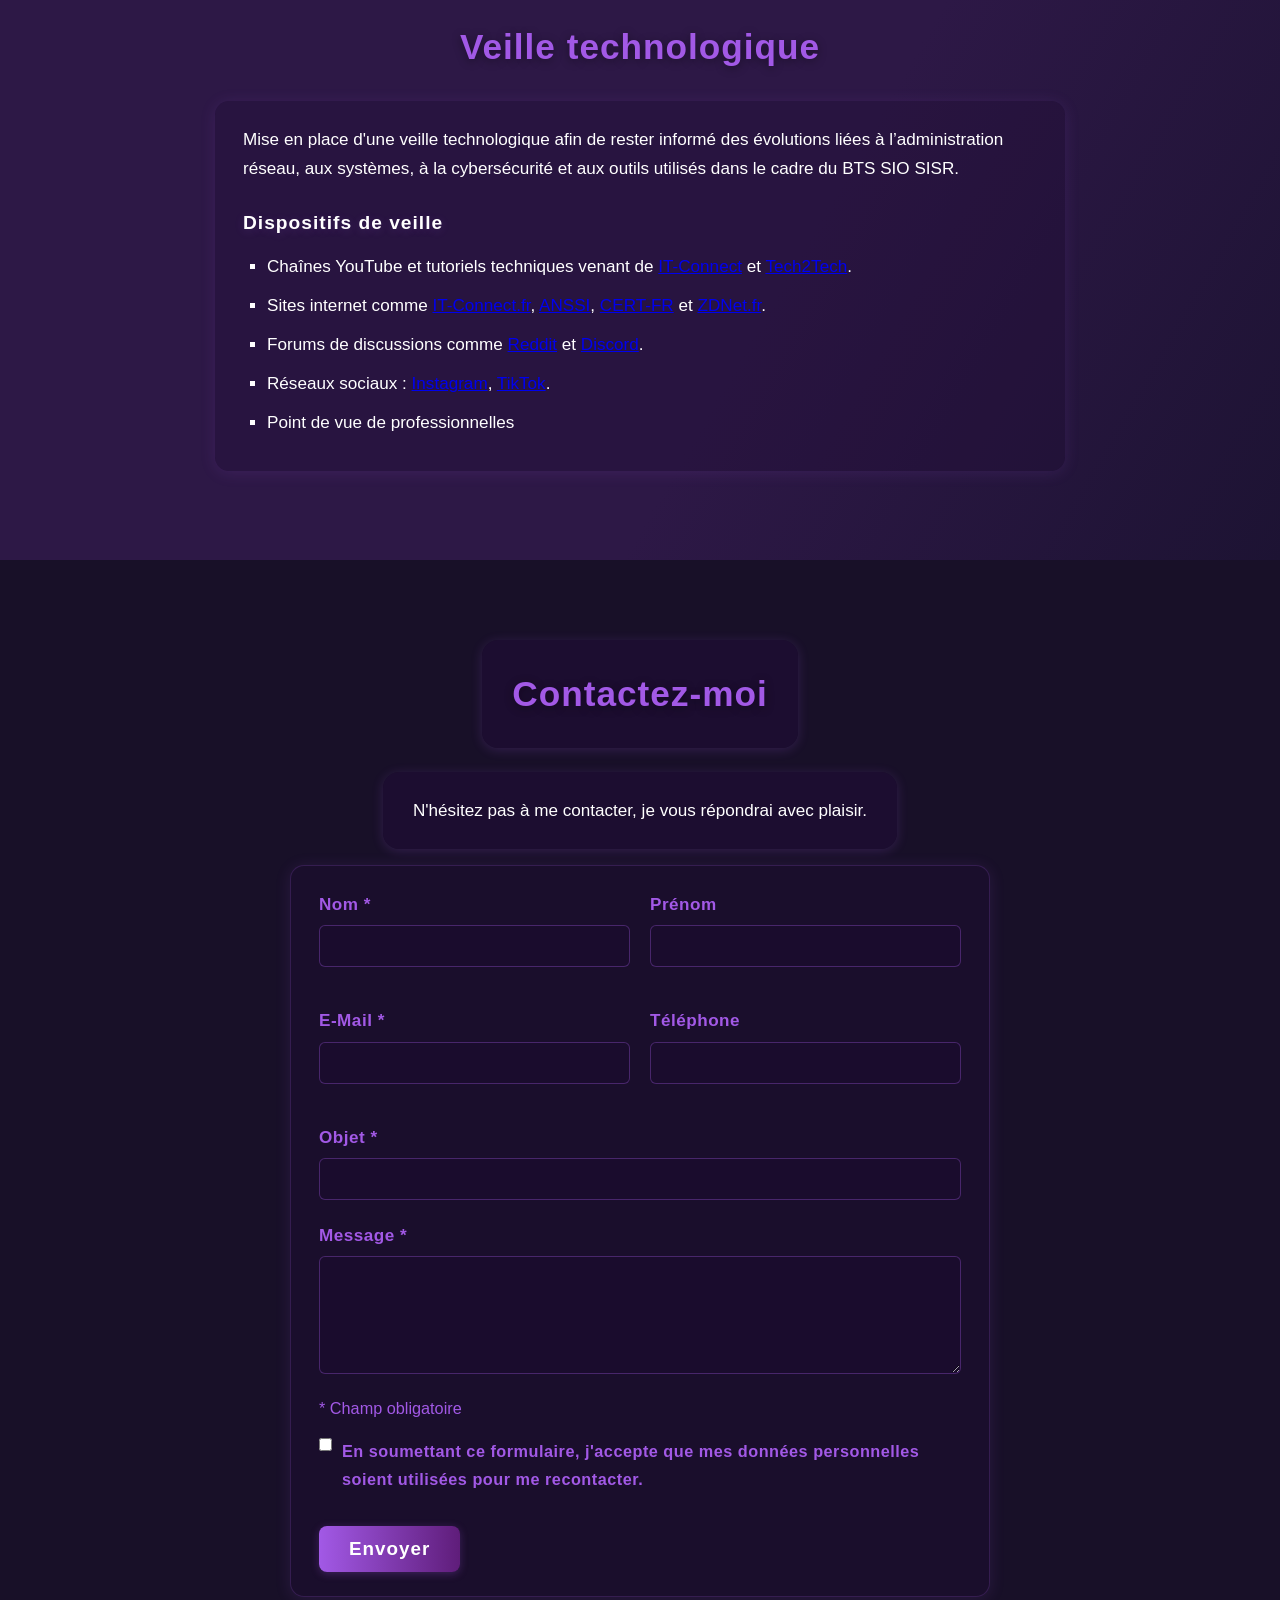
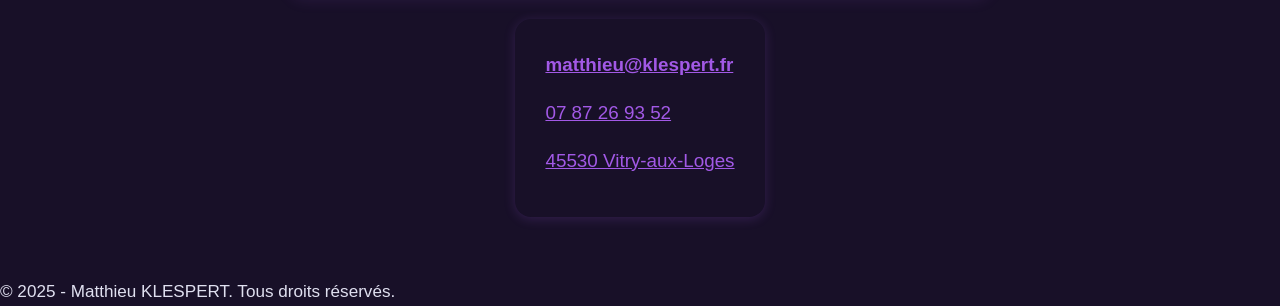
==== commit 1ae4d10b: "updt" ====
--- a/index.html
+++ b/index.html
@@ -17,7 +17,7 @@
         <li><a href="#profil">Profil</a></li>
         <li><a href="#competences">Compétences</a></li>
         <li><a href="realisations.html">Réalisations</a></li>
-        <li><a href="epreuve5.html">Epreuve 5</a></li>
+        <li><a href="tab_synthèse.html">Tableau de synthèse</a></li>
         <li><a href="#veille">Veille technologique</a></li>
         <li><a href="#contact">Contact</a></li>
       </ul>
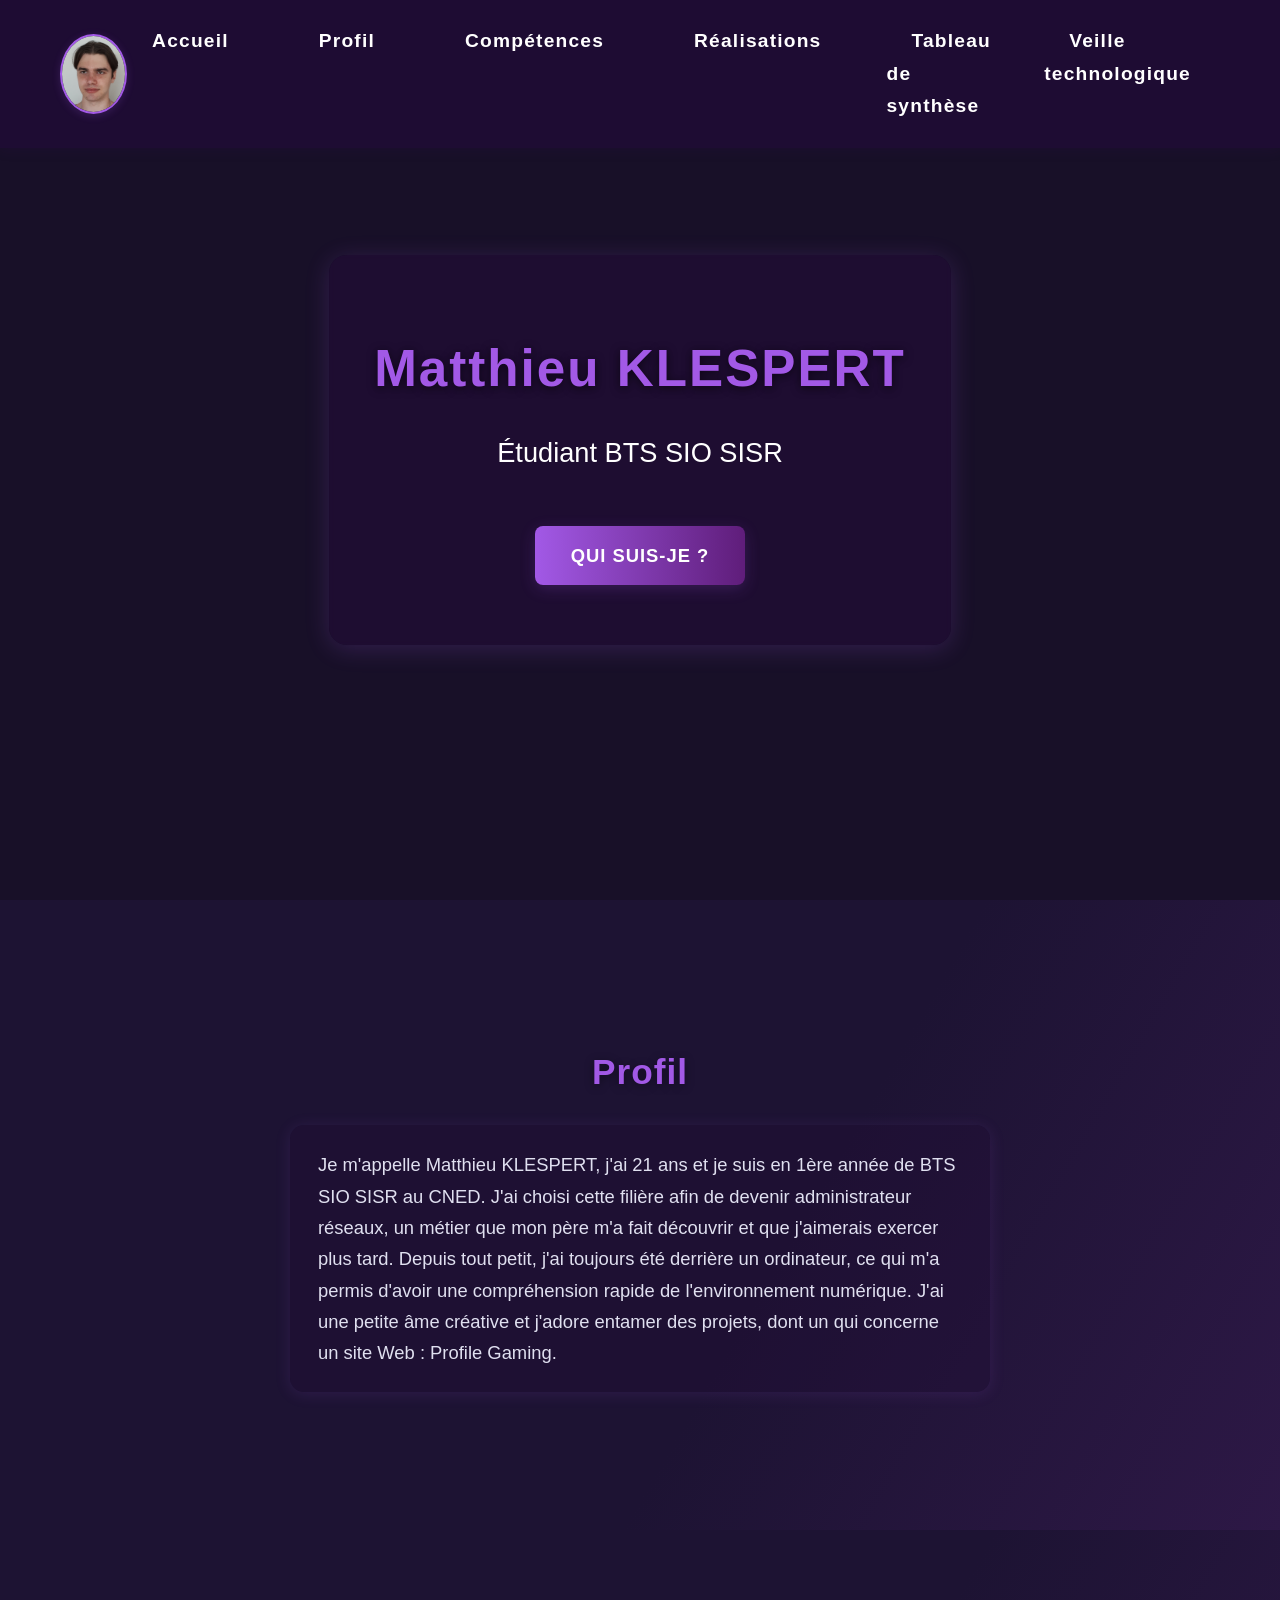
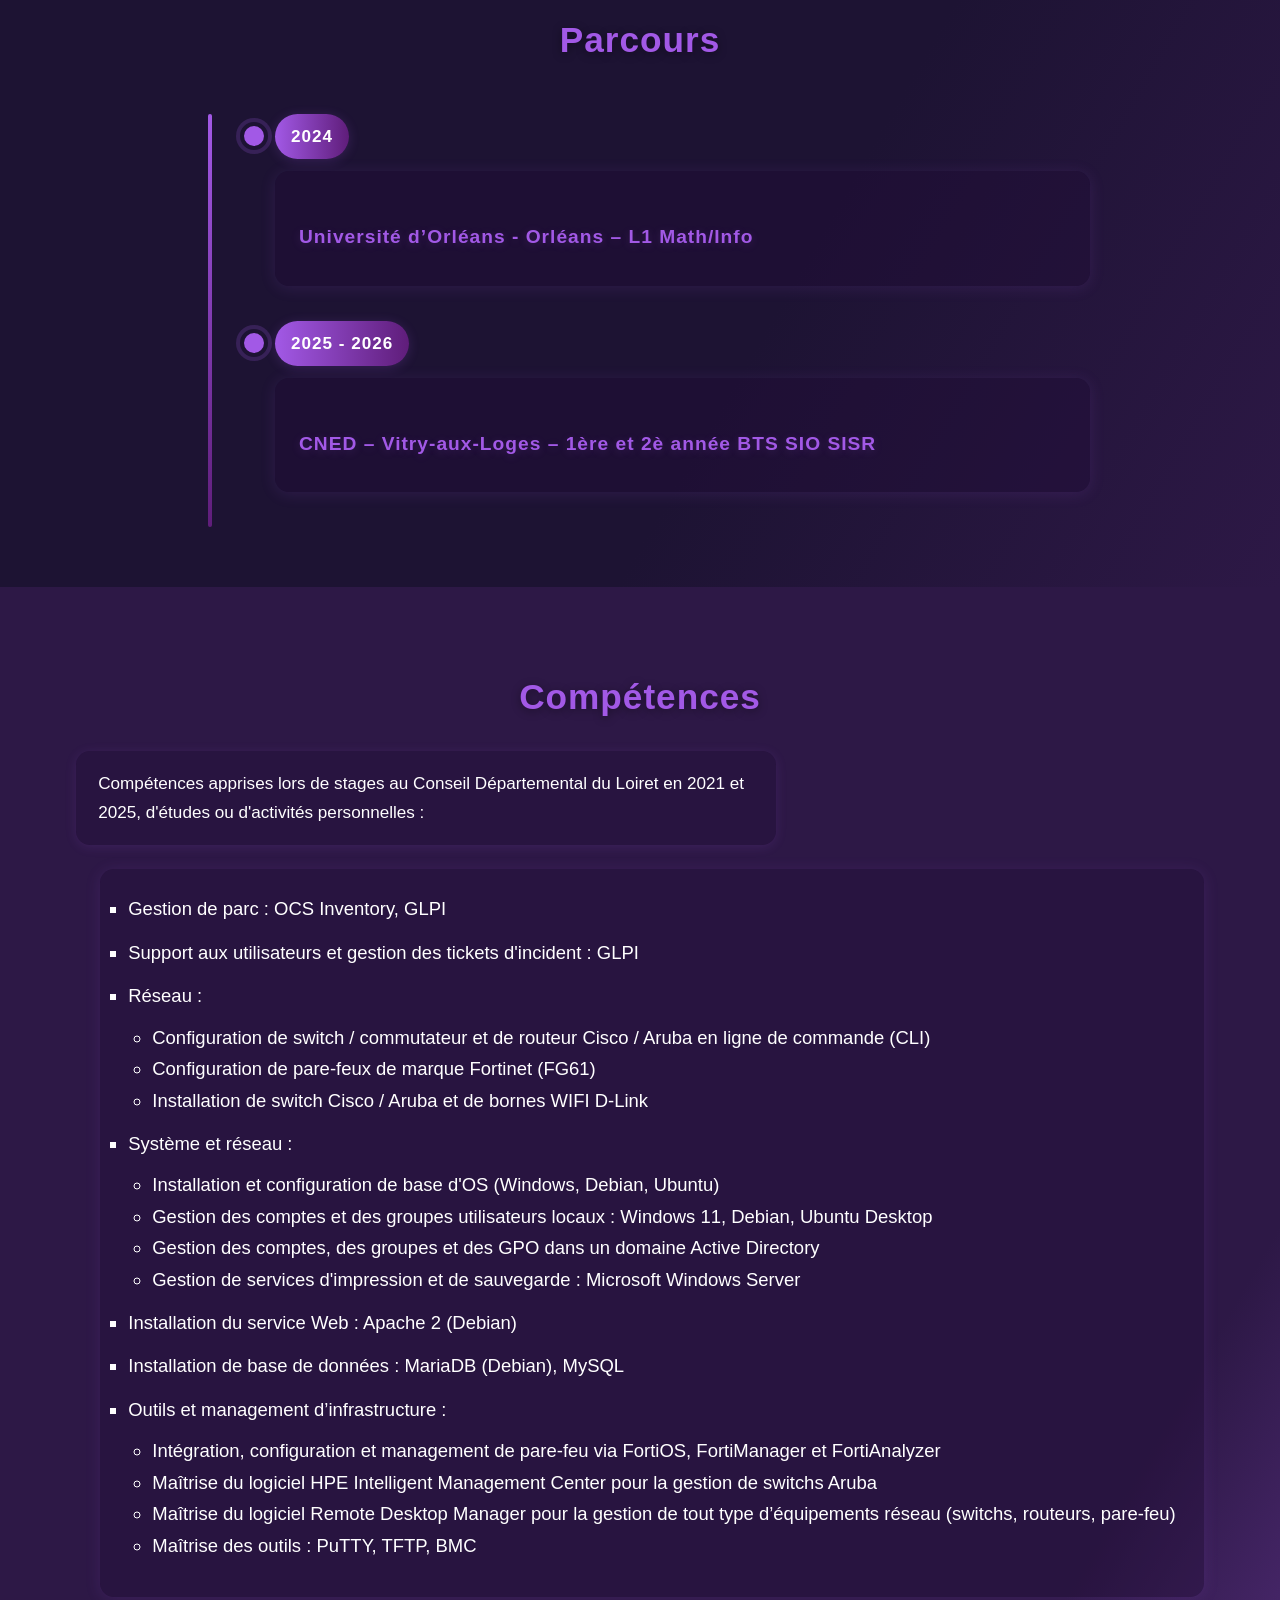
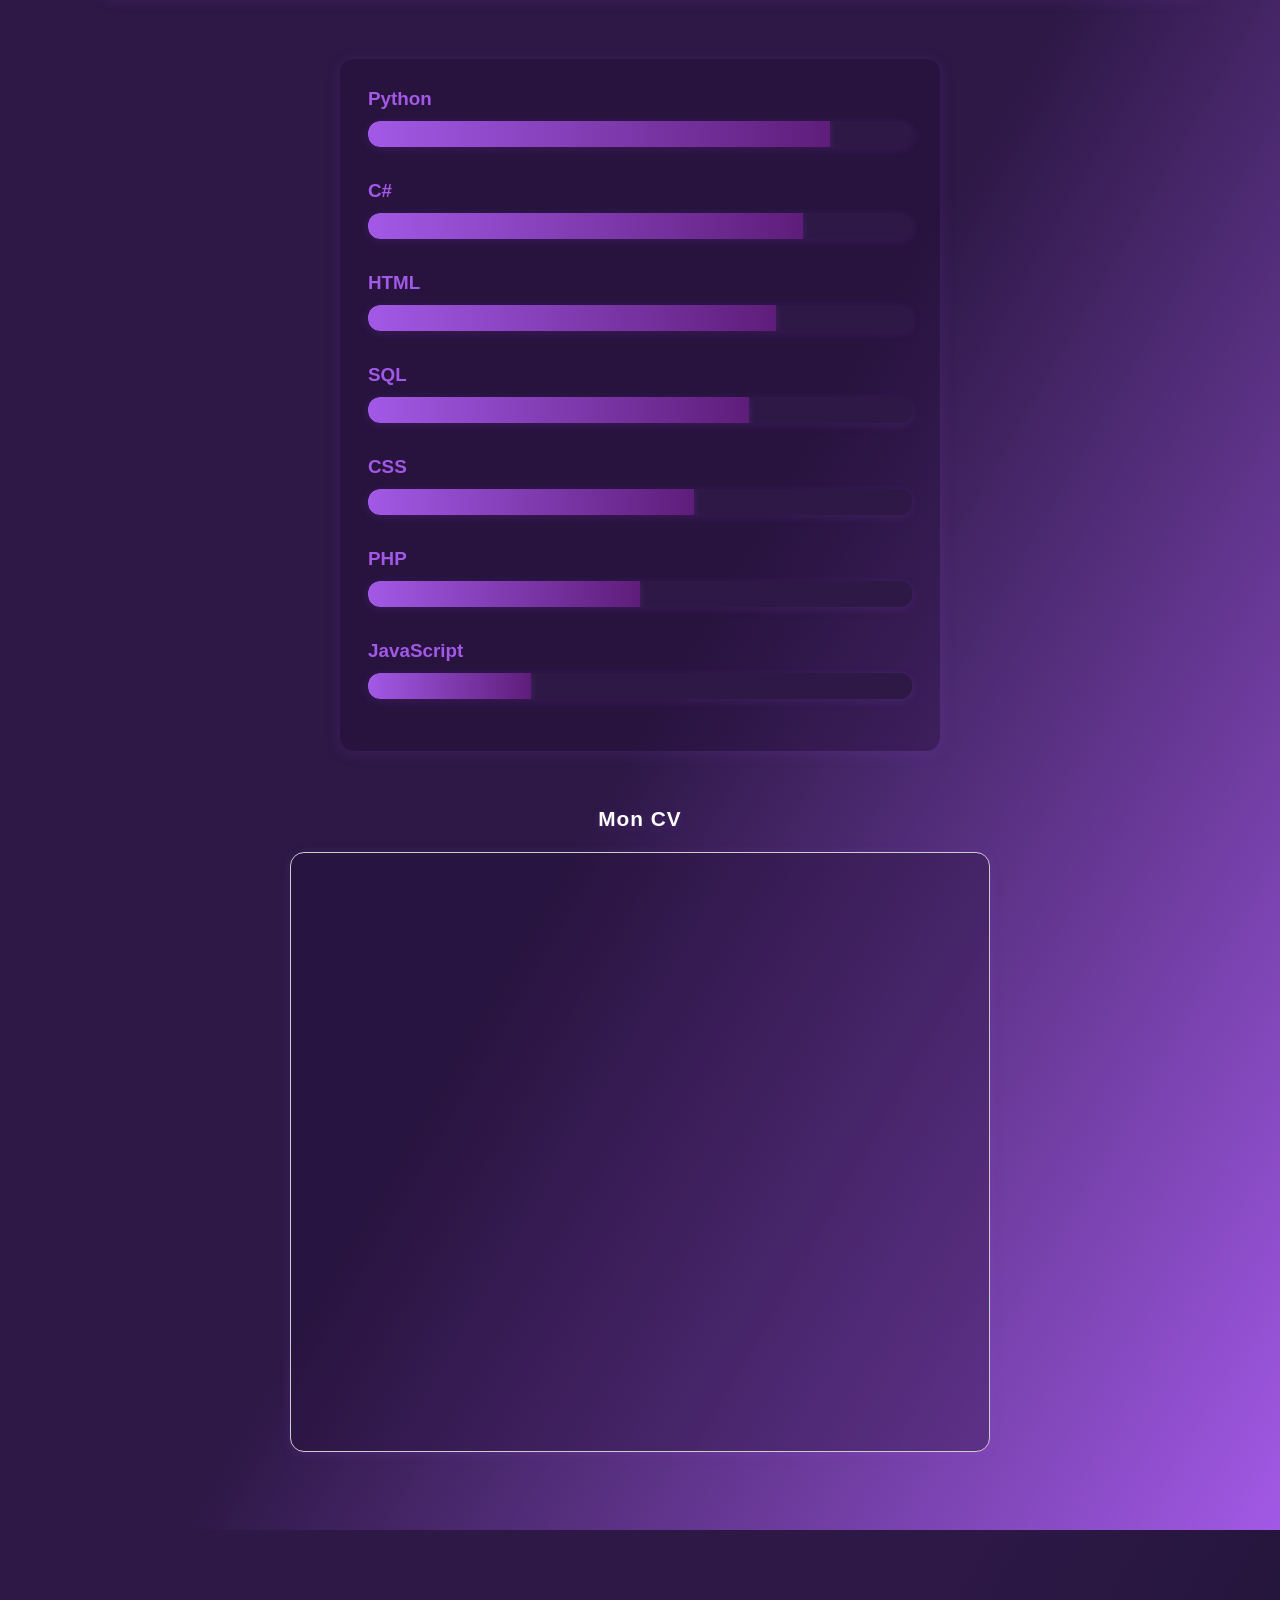
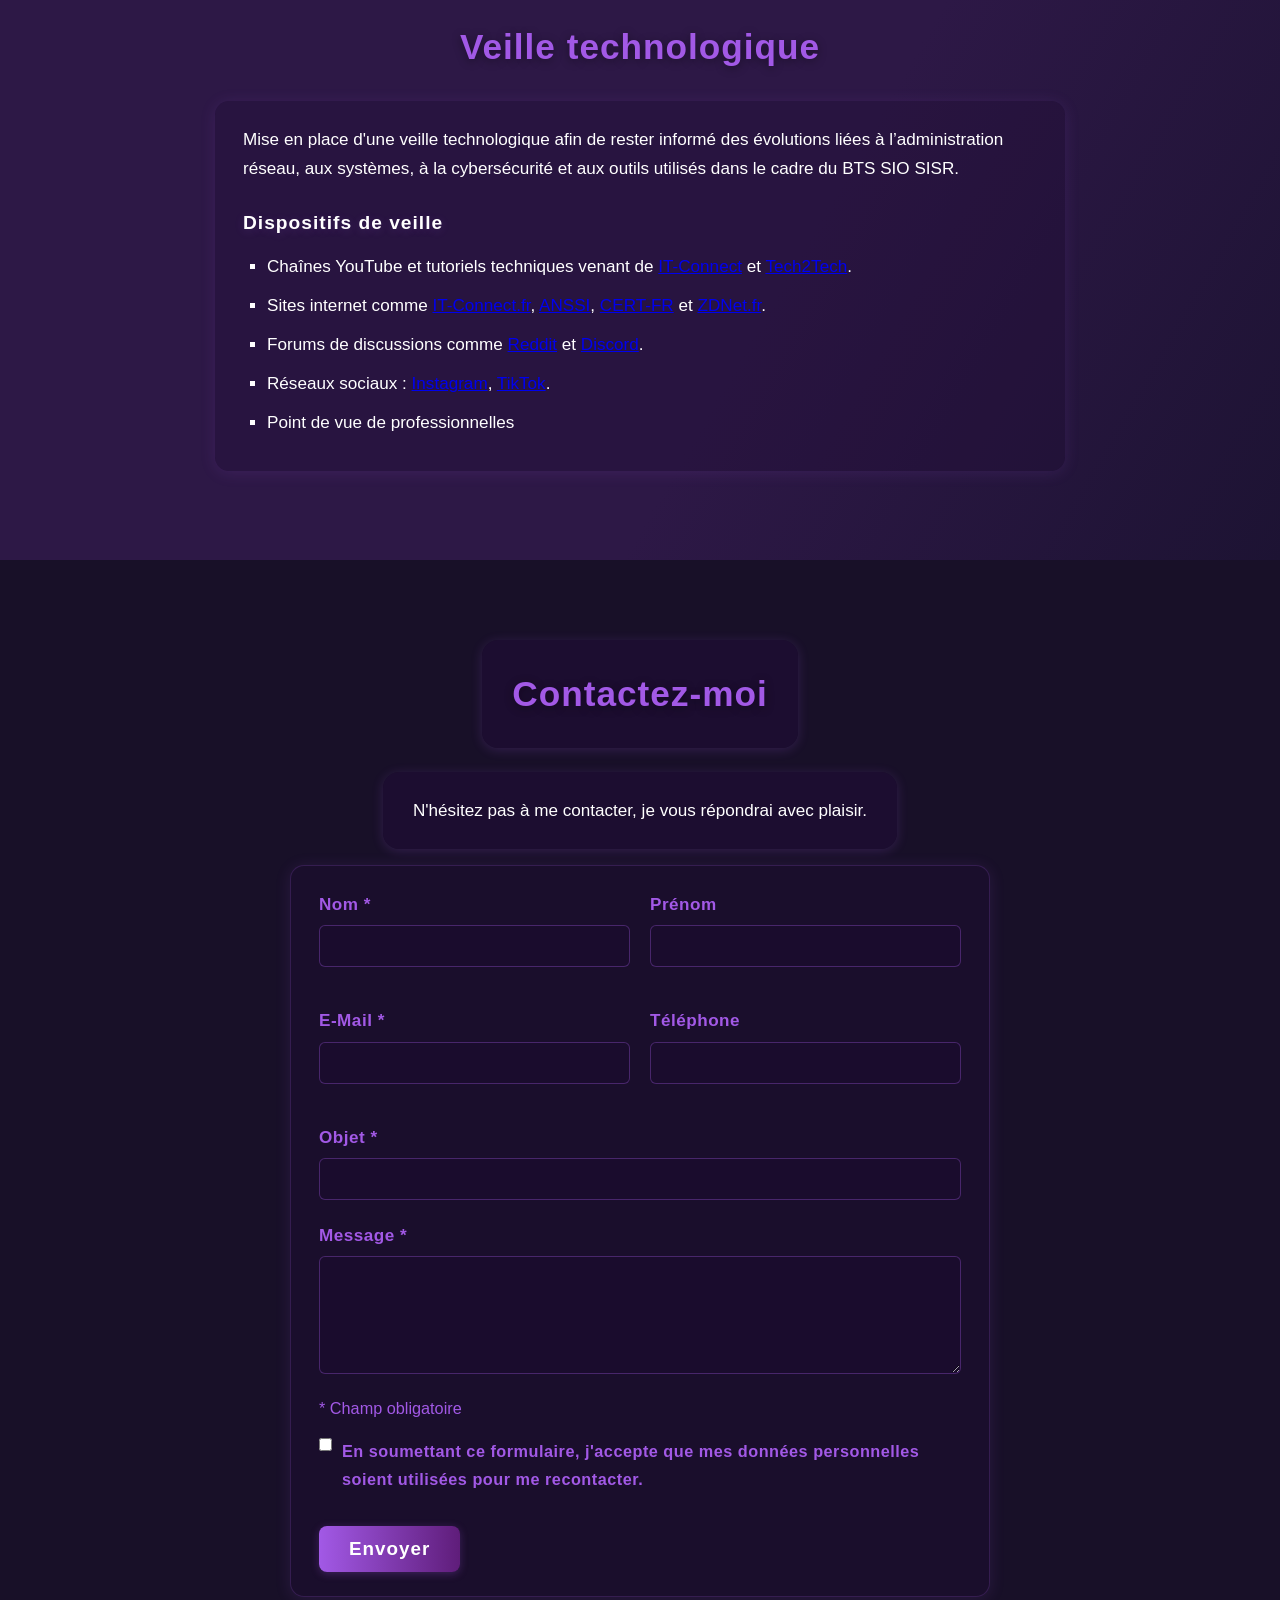
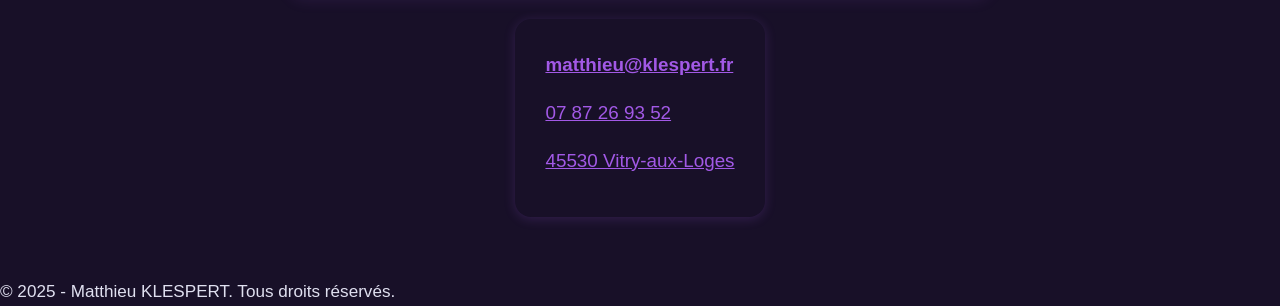
==== commit c198377b: "s" ====
--- a/index.html
+++ b/index.html
@@ -35,7 +35,7 @@
   <section class="section section-profil" id="profil">
     <h2>Profil</h2>
     <p>
-      Je m'appelle Matthieu KLESPERT, j'ai 20 ans et je suis en 1ère année de BTS SIO SISR au CNED.
+      Je m'appelle Matthieu KLESPERT, j'ai 21 ans et je suis en 1ère année de BTS SIO SISR au CNED.
       J'ai choisi cette filière afin de devenir administrateur réseaux, un métier que mon père m'a fait découvrir
       et que j'aimerais exercer plus tard. Depuis tout petit, j'ai toujours été derrière un ordinateur, ce qui m'a
       permis d'avoir une compréhension rapide de l'environnement numérique. J'ai une petite âme créative et j'adore
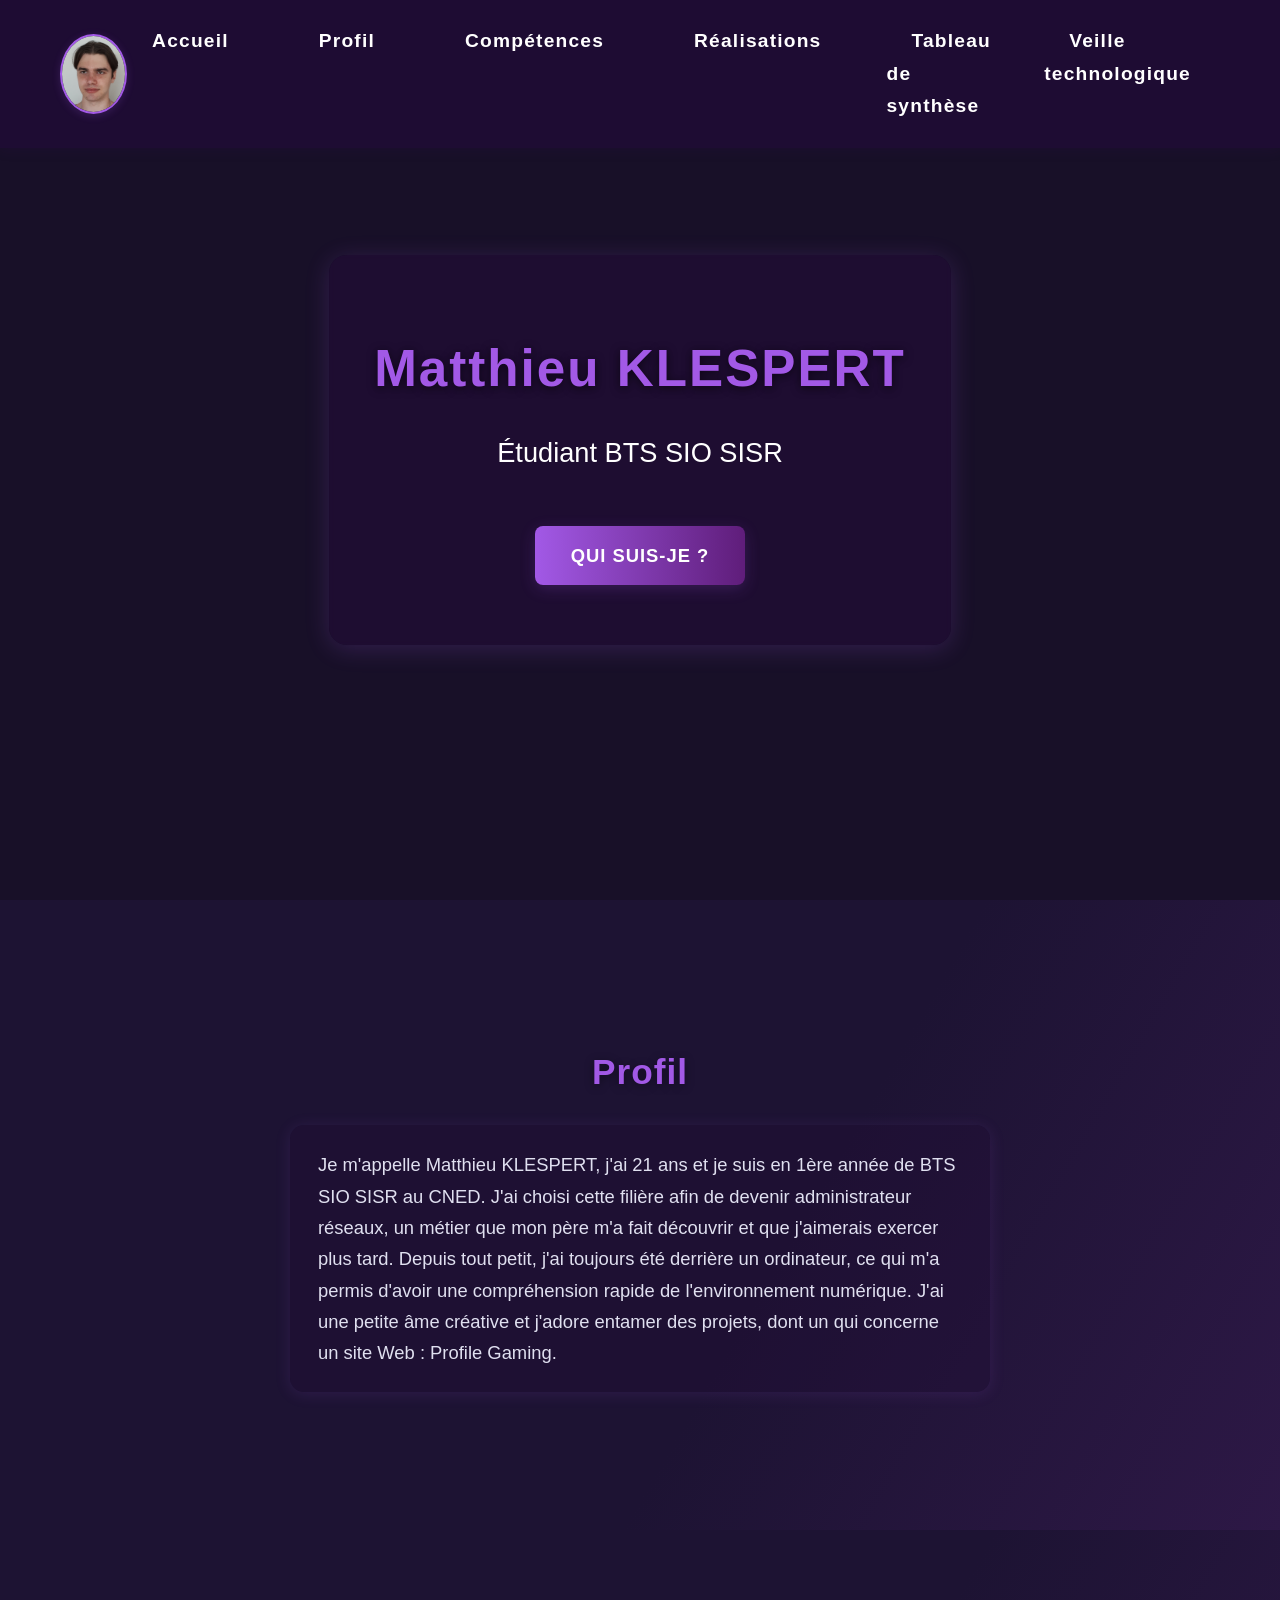
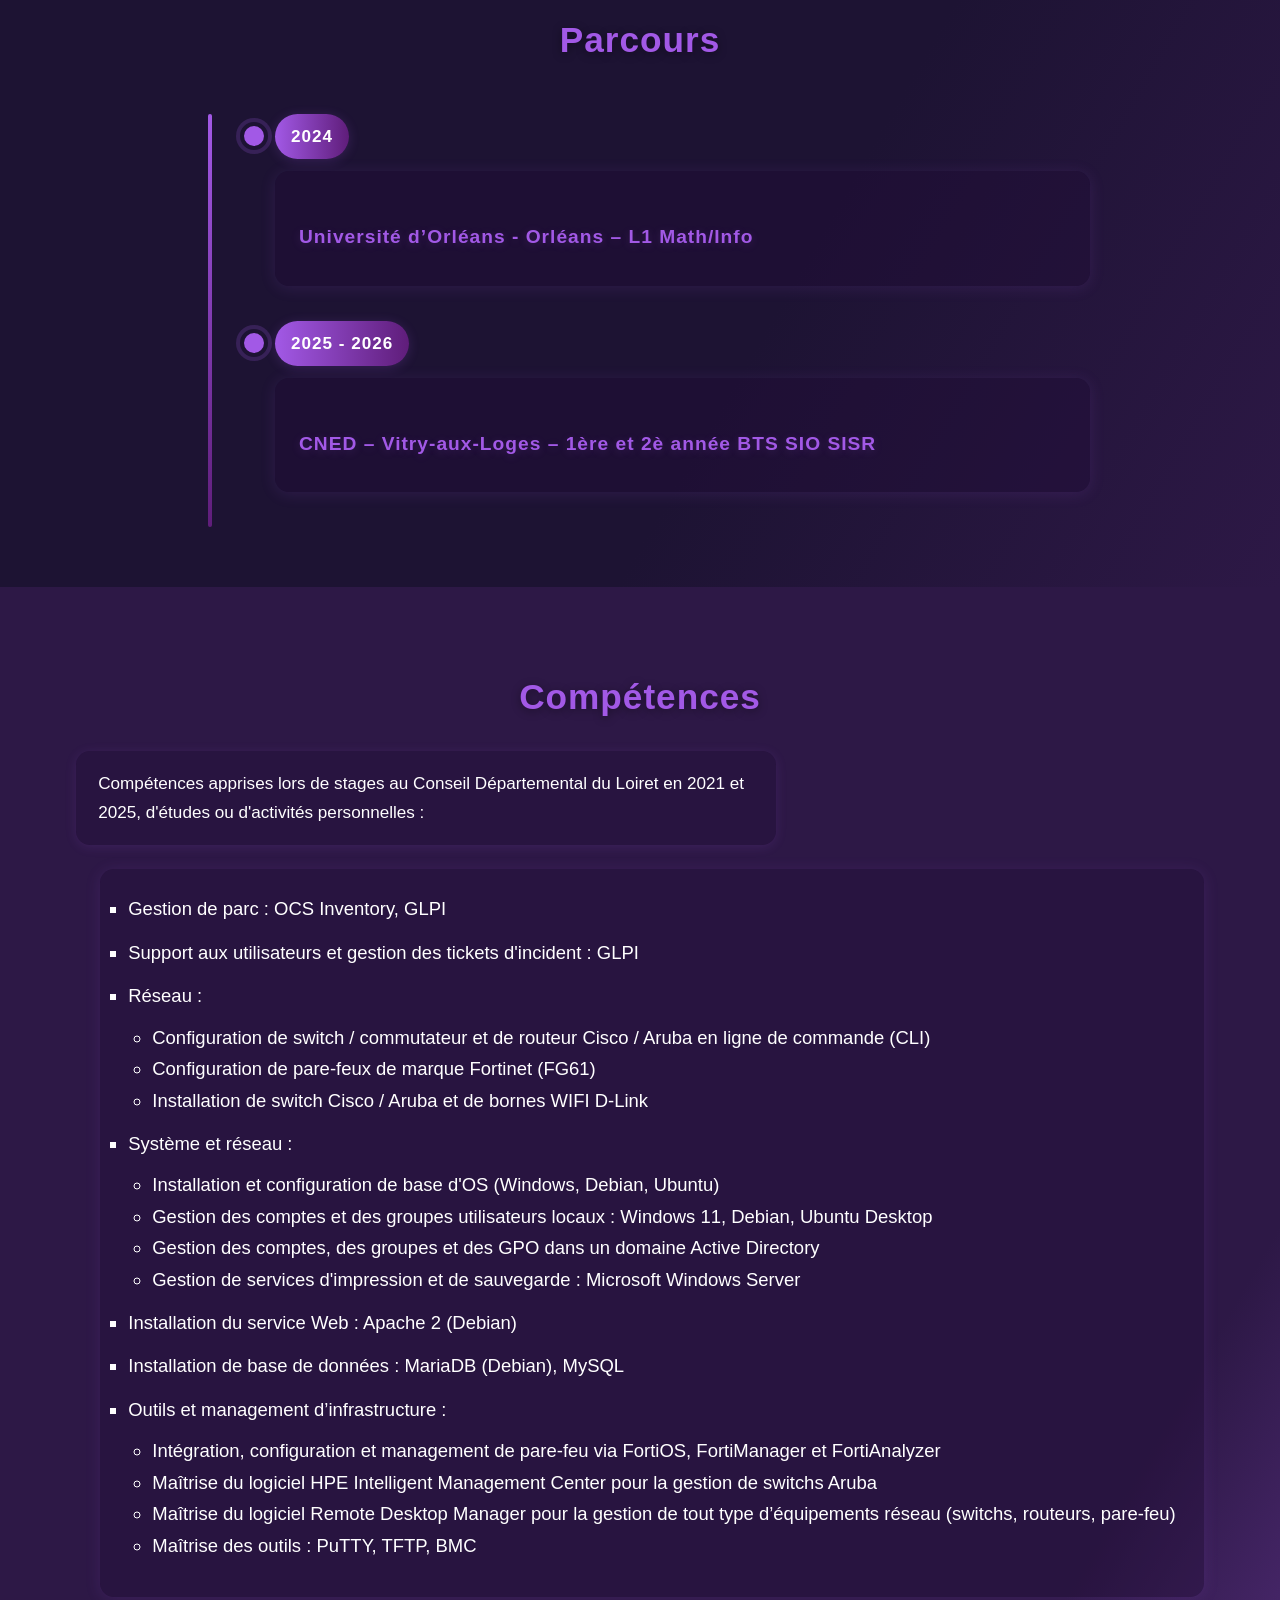
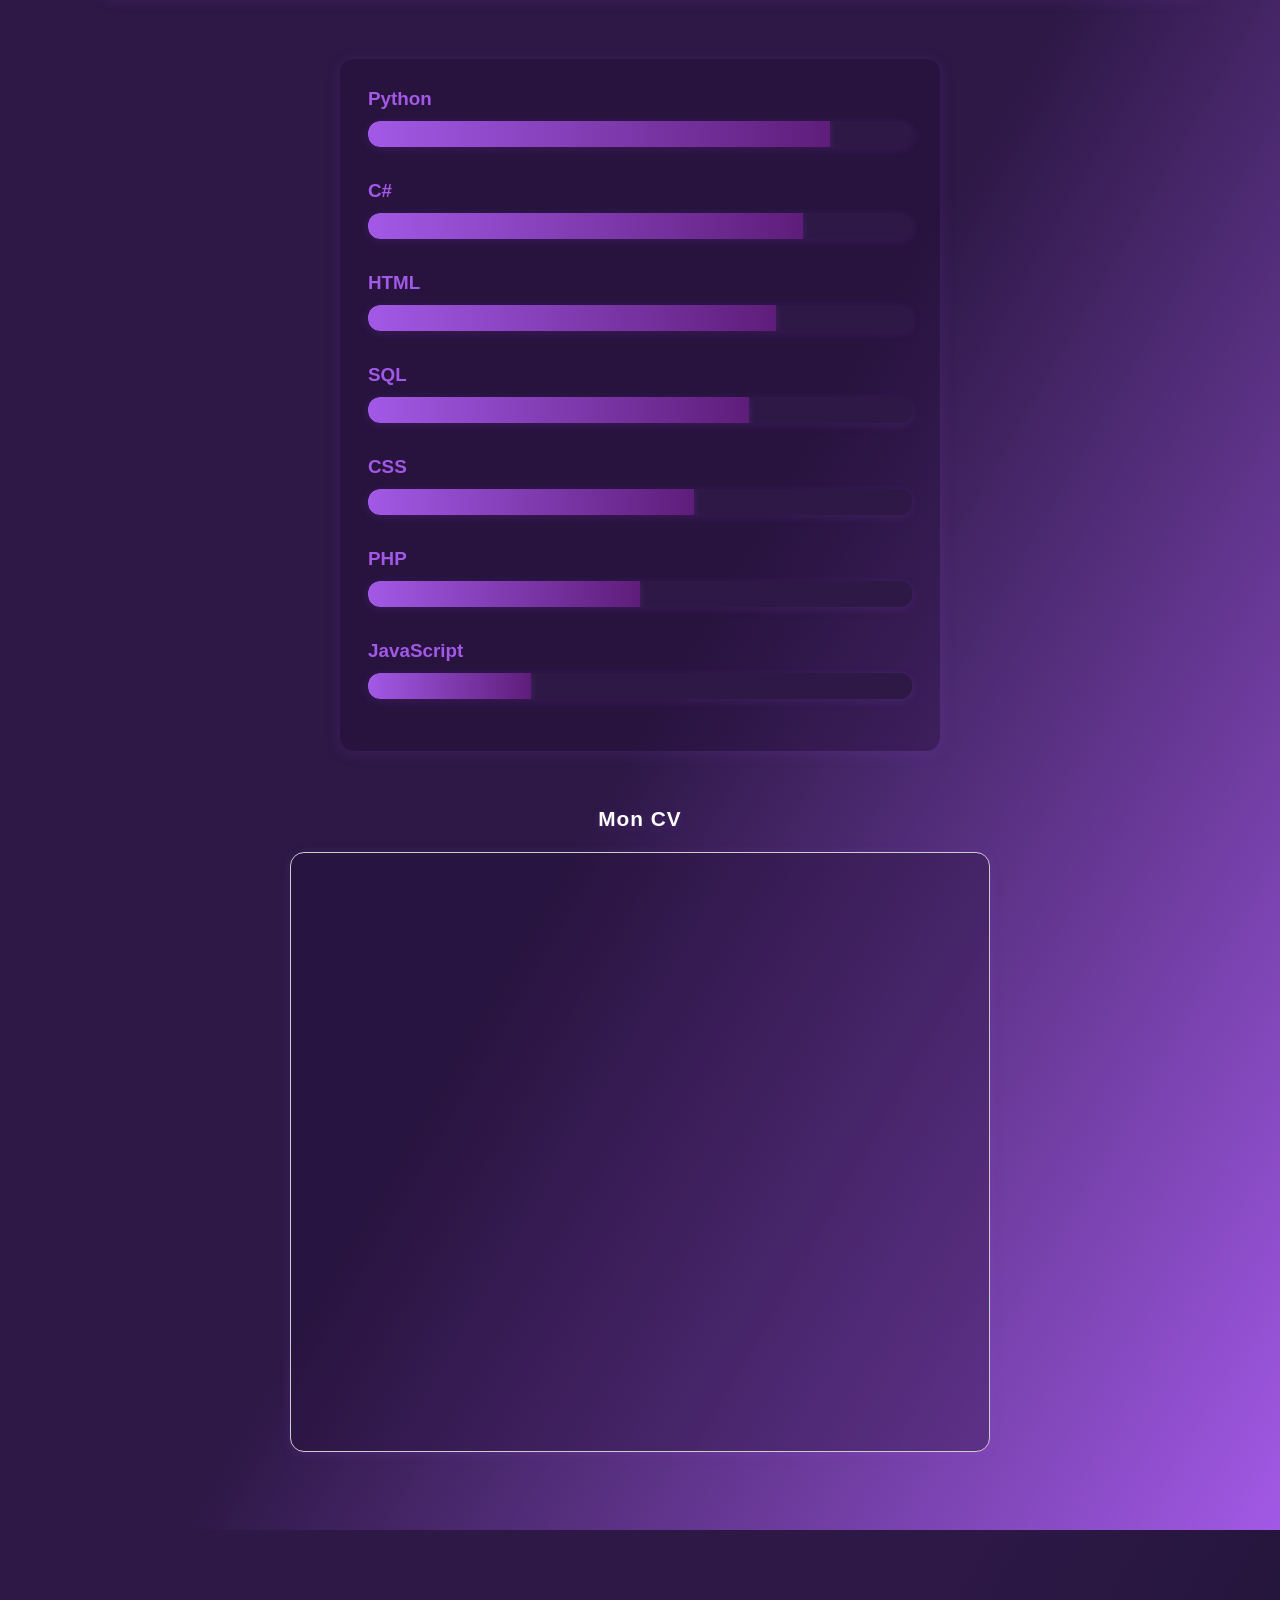
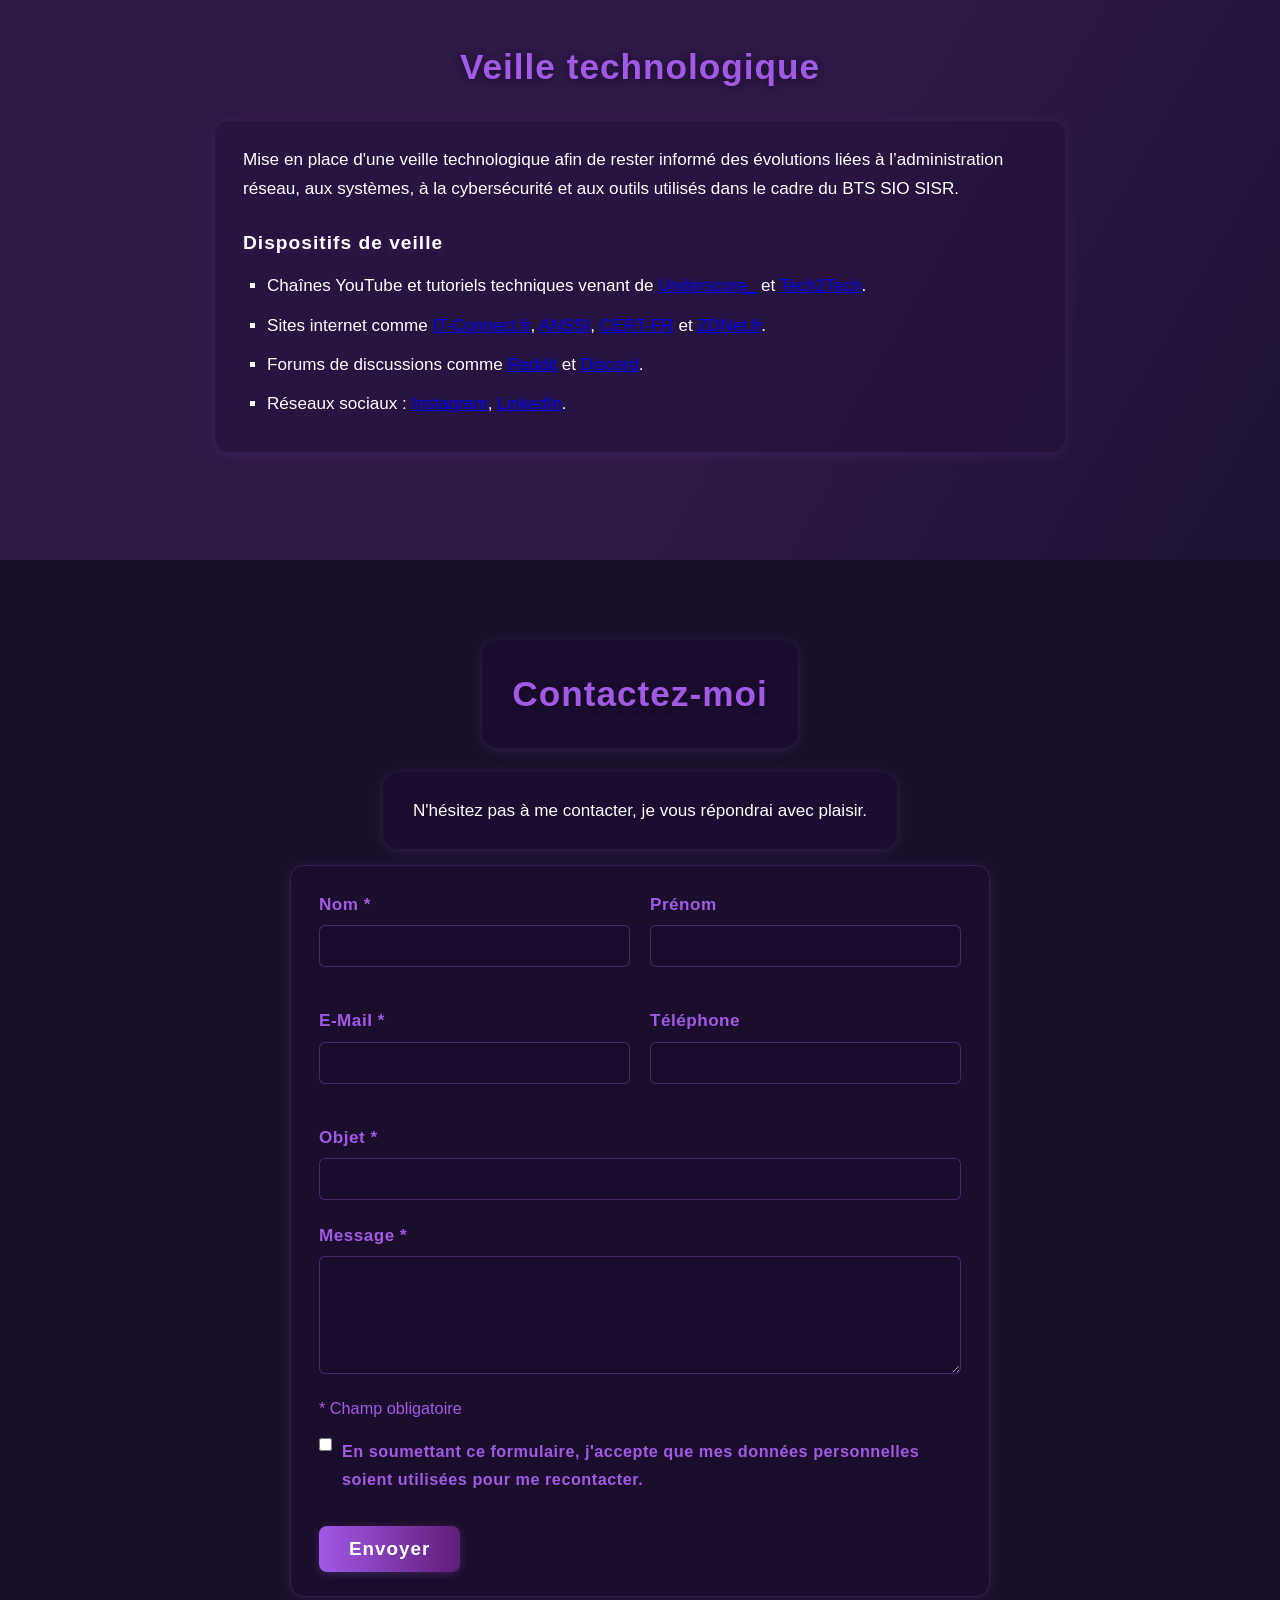
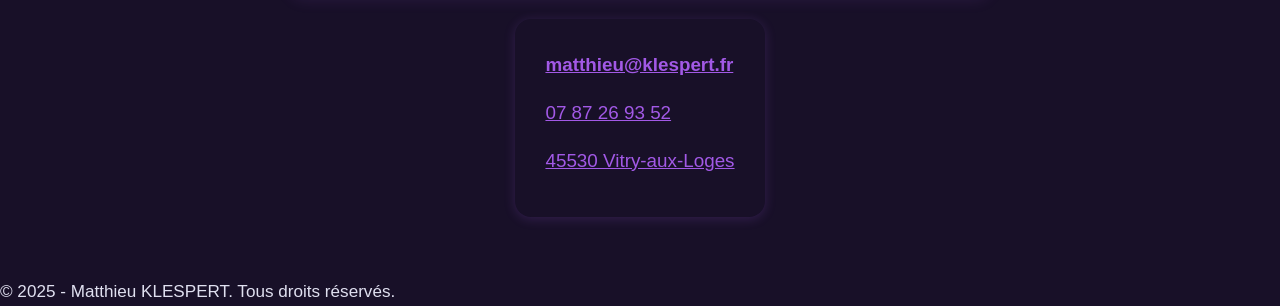
==== commit 03b3c158: "s" ====
--- a/index.html
+++ b/index.html
@@ -123,12 +123,11 @@
   
       <h3>Dispositifs de veille</h3>
       <ul class="veille-list">
-        <li>Chaînes YouTube et tutoriels techniques venant de <a href="https://www.youtube.com/@IT-Connect" target="_blank" rel="noopener noreferrer">IT-Connect</a> et <a href="https://www.youtube.com/@Tech2TechFR" target="_blank" rel="noopener noreferrer">Tech2Tech</a>.</li>
+        <li>Chaînes YouTube et tutoriels techniques venant de <a href="https://www.youtube.com/@Underscore_" target="_blank" rel="noopener noreferrer">Underscore_</a> et <a href="https://www.youtube.com/@Tech2TechFR" target="_blank" rel="noopener noreferrer">Tech2Tech</a>.</li>
         <li>Sites internet comme <a href="https://www.it-connect.fr" target="_blank" rel="noopener noreferrer">IT-Connect.fr</a>, <a href="https://cyber.gouv.fr" target="_blank" rel="noopener noreferrer">ANSSI</a>, 
           <a href="https://www.cert.ssi.gouv.fr" target="_blank" rel="noopener noreferrer">CERT-FR</a> et <a href="https://www.zdnet.fr" target="_blank" rel="noopener noreferrer">ZDNet.fr</a>.</li>
         <li>Forums de discussions comme <a href="https://www.reddit.com" target="_blank" rel="noopener noreferrer">Reddit</a> et <a href="https://discord.com" target="_blank" rel="noopener noreferrer">Discord</a>.</li>
-        <li>Réseaux sociaux : <a href="https://www.instagram.com" target="_blank" rel="noopener noreferrer">Instagram</a>, <a href="https://www.tiktok.com" target="_blank" rel="noopener noreferrer">TikTok</a>.</li>
-        <li>Point de vue de professionnelles</li>
+        <li>Réseaux sociaux : <a href="https://www.instagram.com" target="_blank" rel="noopener noreferrer">Instagram</a>, <a href="www.linkedin.com" target="_blank" rel="noopener noreferrer">LinkedIn</a>.</li>
       </ul>
     </div>
   </section>
